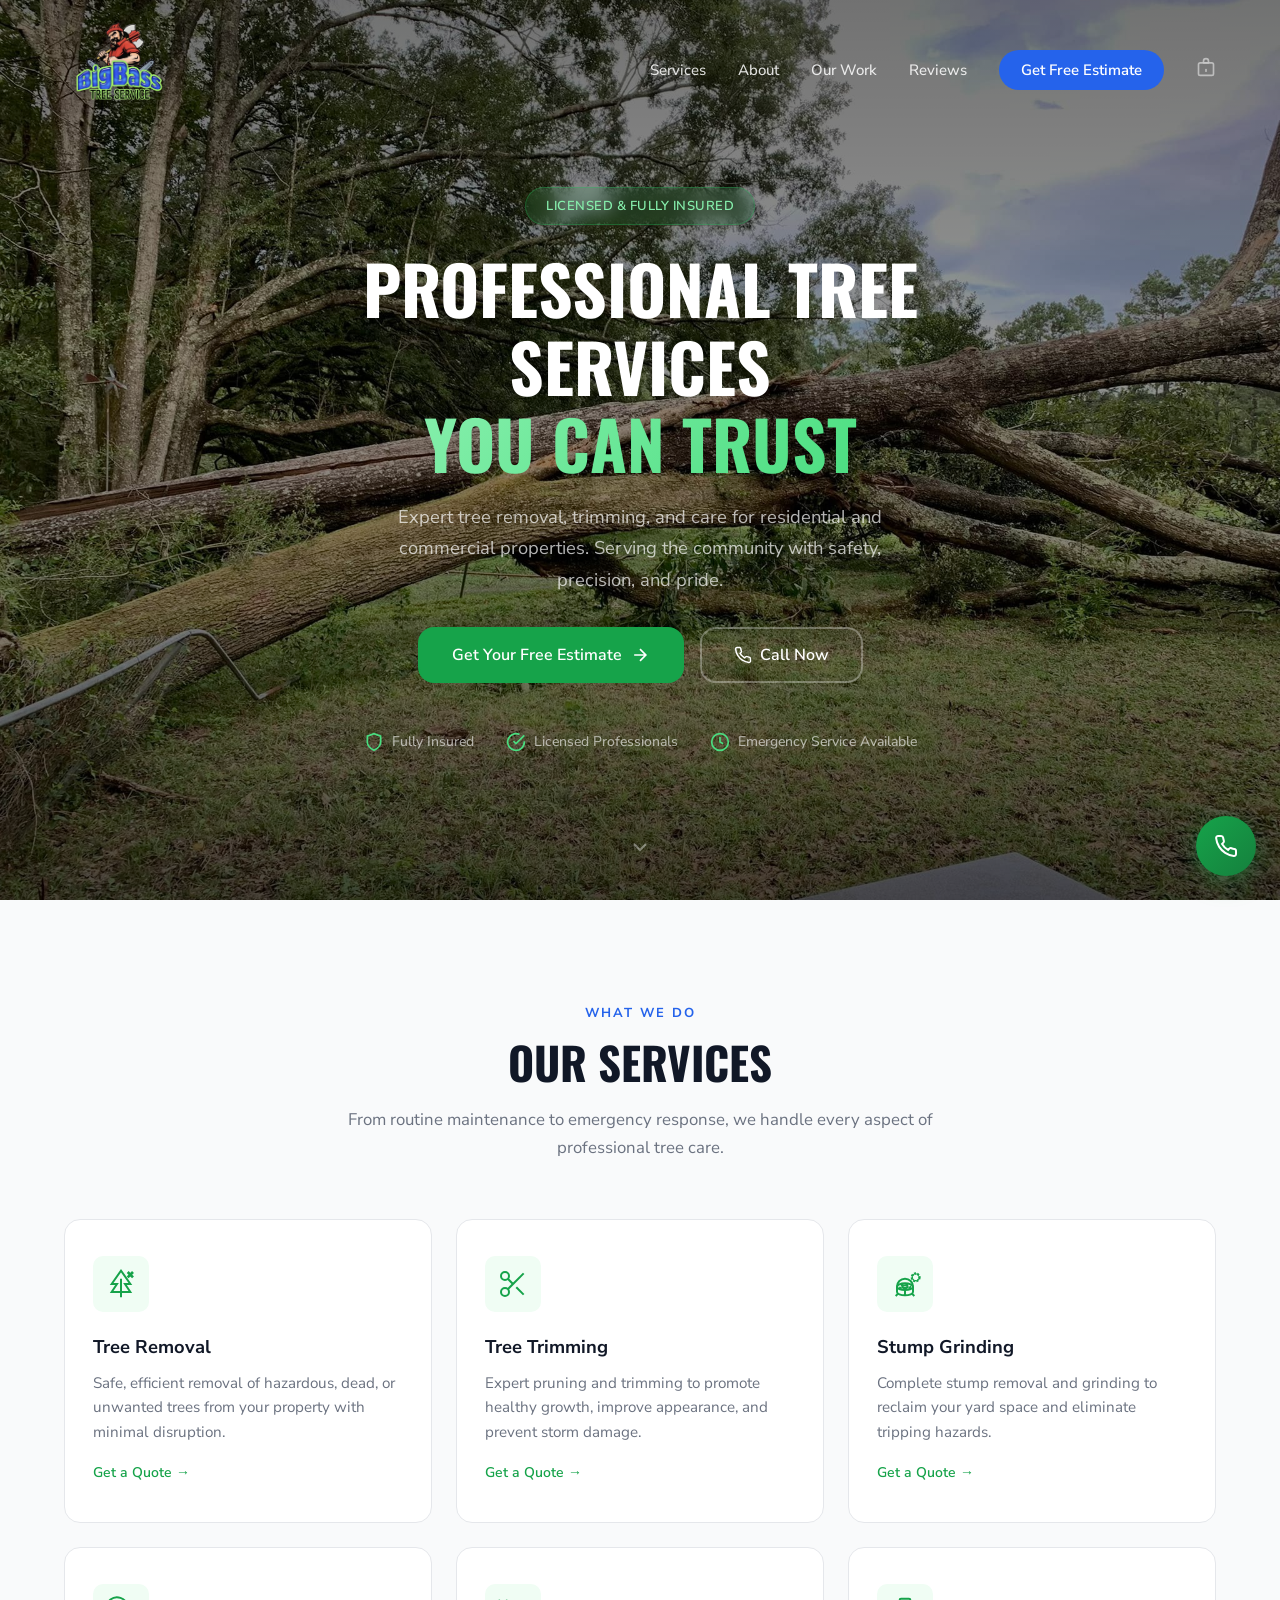
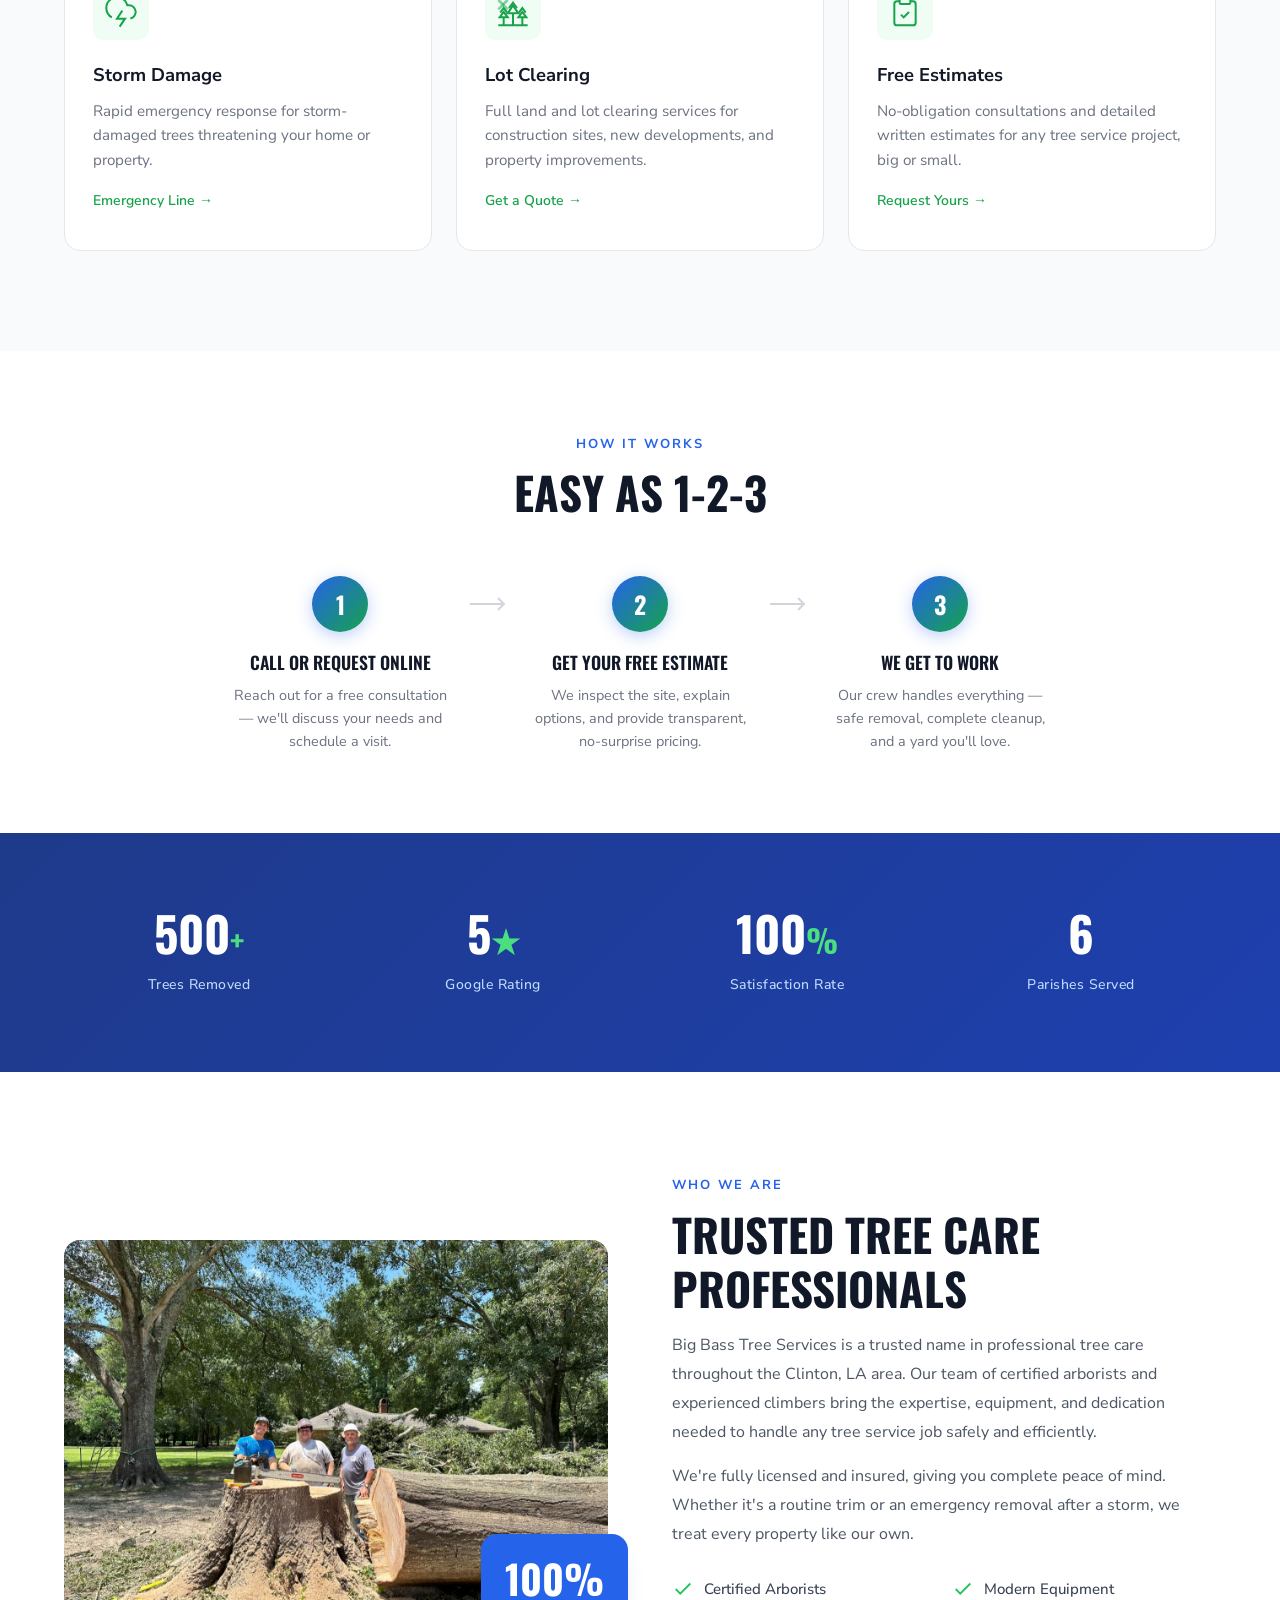
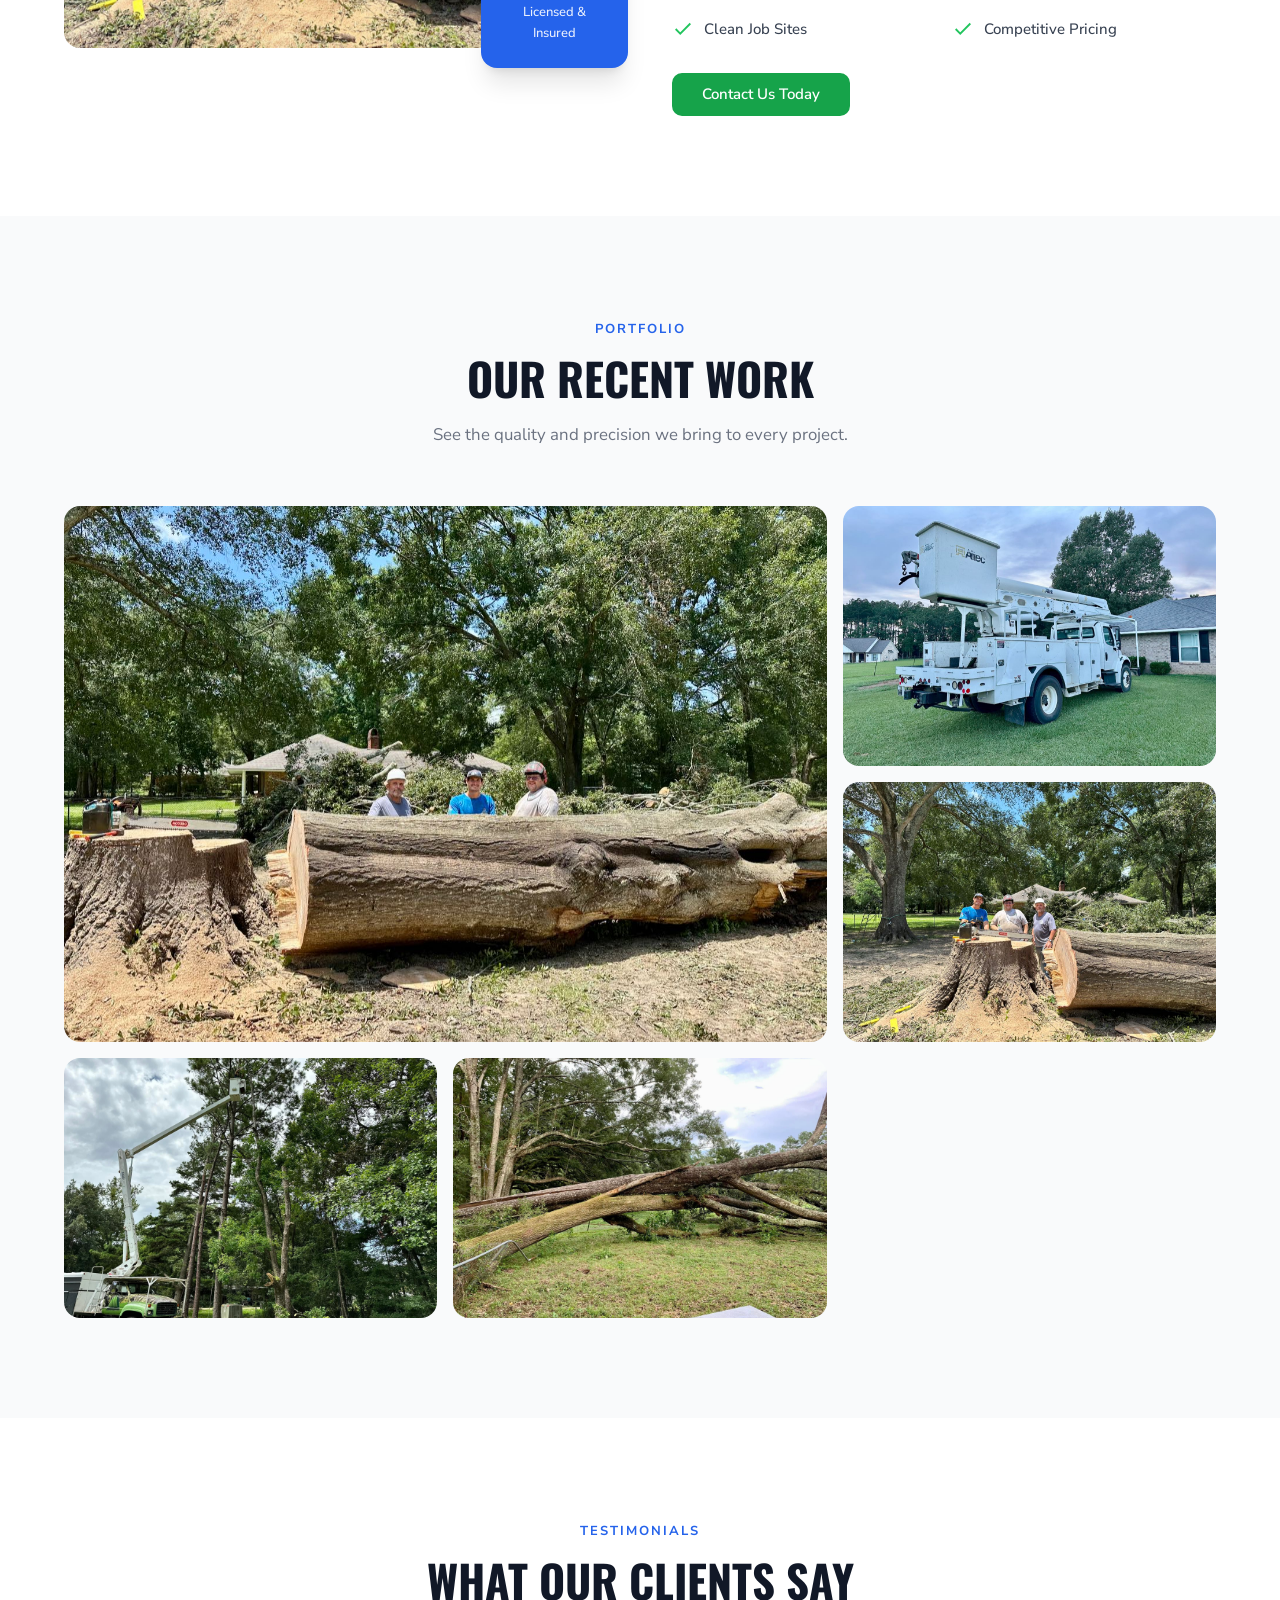
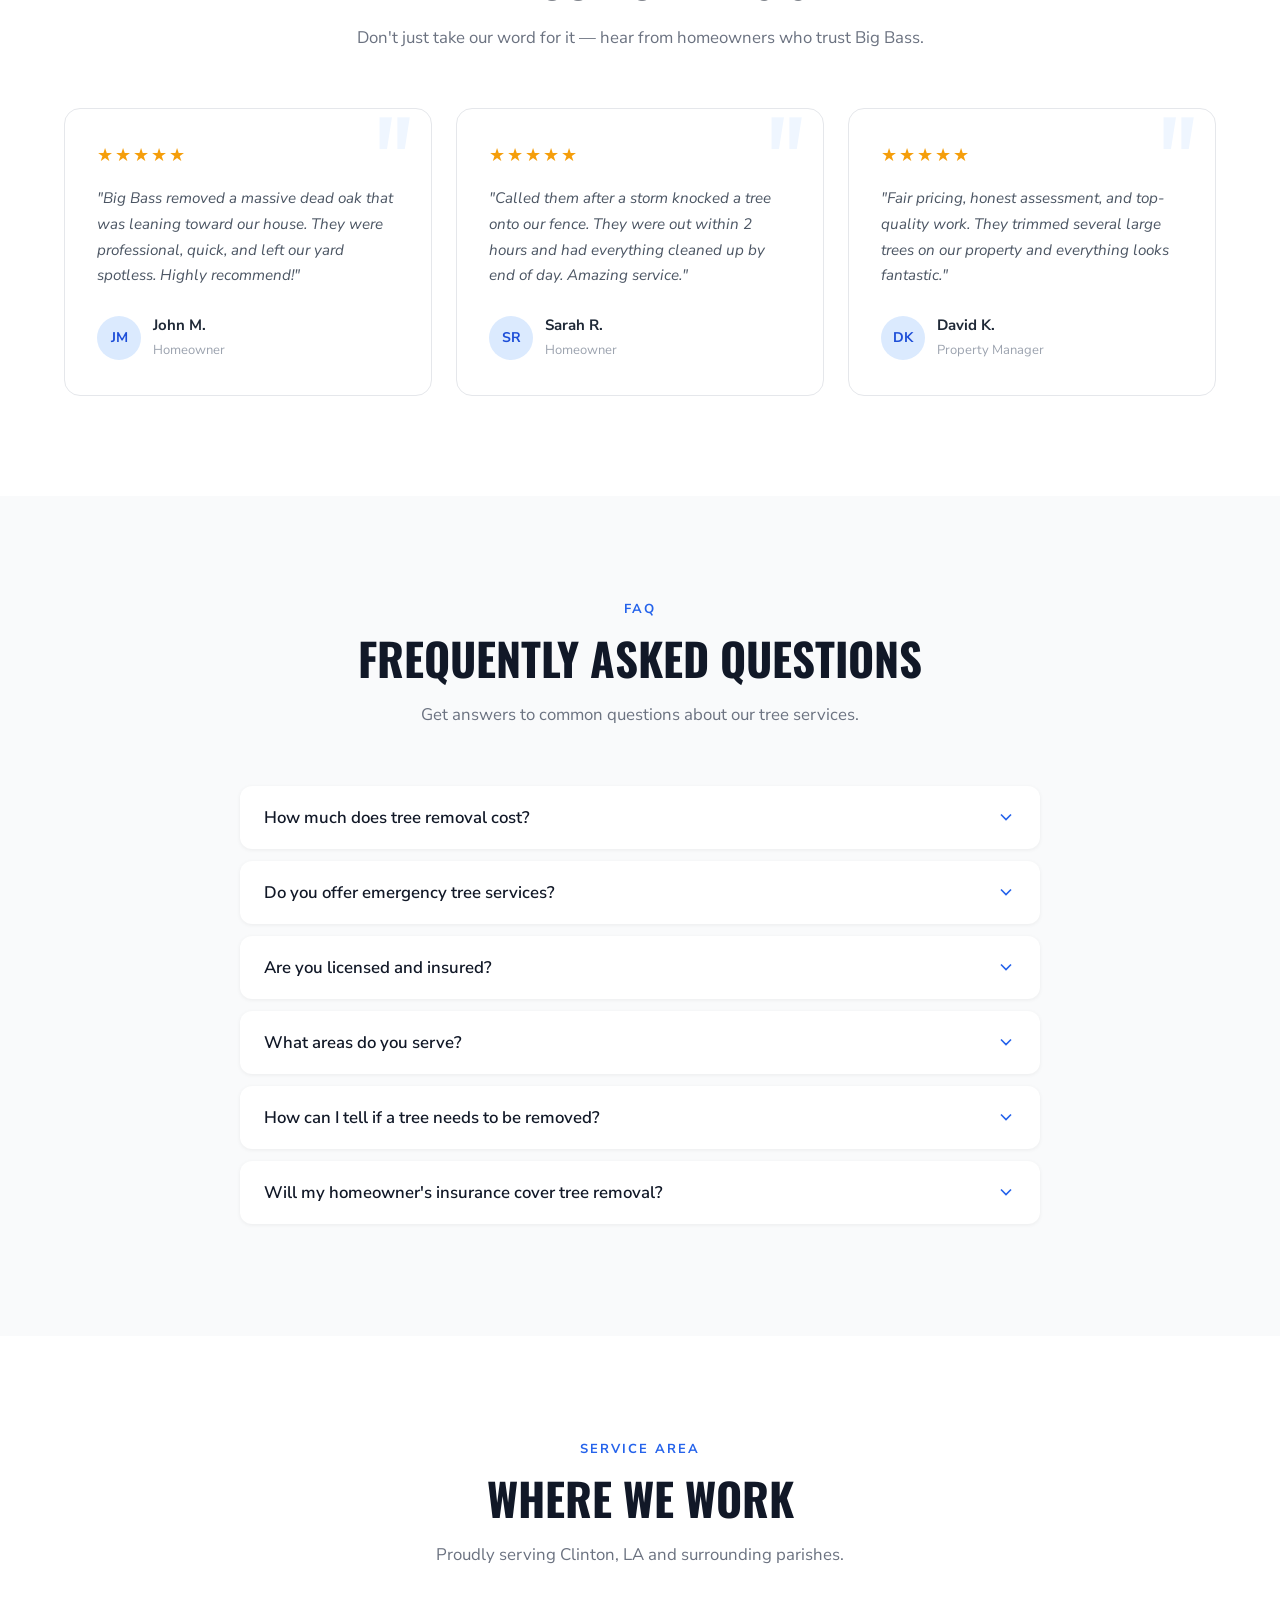
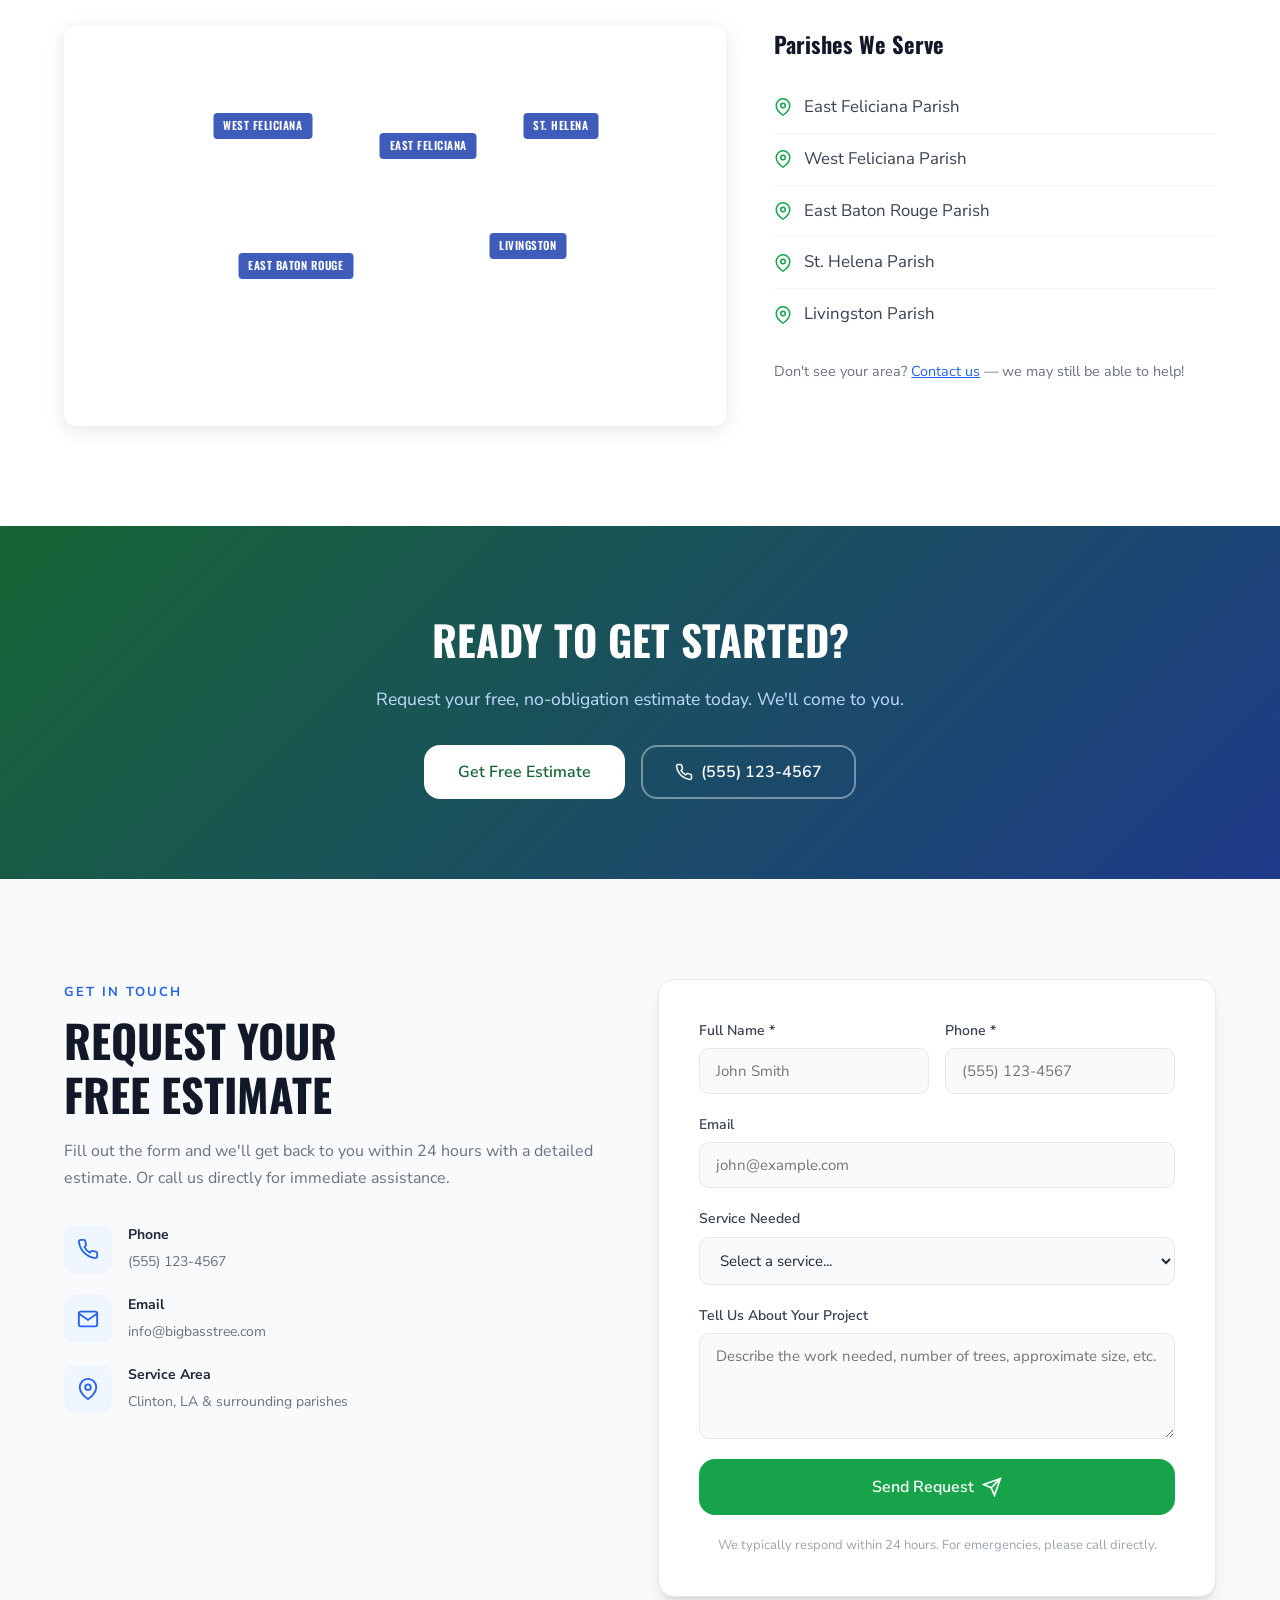
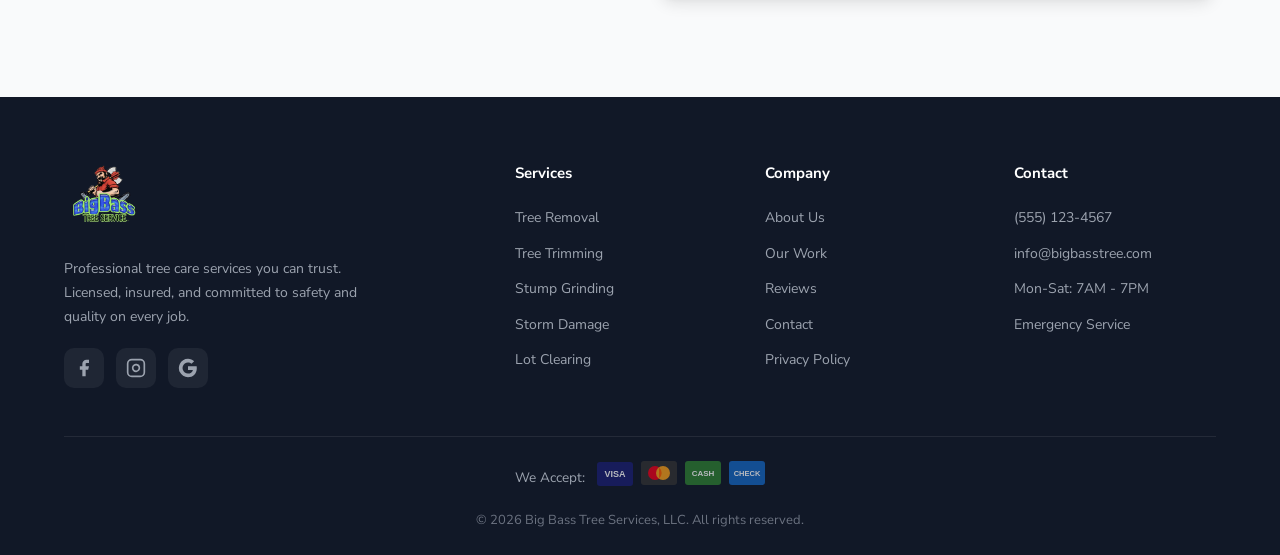
==== Website/index.html @ 664780a6 "Remove duplicate reviews section, add parish labels to service area map" ====
<!DOCTYPE html>
<html lang="en">
<head>
  <meta charset="UTF-8">
  <meta name="viewport" content="width=device-width, initial-scale=1.0">
  <title>Big Bass Tree Services | Professional Tree Care</title>
  <meta name="description" content="Big Bass Tree Services provides expert tree removal, trimming, stump grinding, and emergency storm services in Clinton, LA and surrounding parishes. Licensed, insured, and trusted by homeowners across East Feliciana and the greater Baton Rouge area.">
  <link rel="canonical" href="https://www.bigbasstreeservice.com/">

  <!-- Open Graph -->
  <meta property="og:type" content="website">
  <meta property="og:title" content="Big Bass Tree Services | Professional Tree Care in Clinton, LA">
  <meta property="og:description" content="Expert tree removal, trimming, stump grinding, and emergency storm services. Licensed, insured, and serving Clinton, LA and surrounding parishes.">
  <meta property="og:image" content="https://www.bigbasstreeservice.com/images/logo.png">
  <meta property="og:url" content="https://www.bigbasstreeservice.com/">
  <meta property="og:locale" content="en_US">
  <meta property="og:site_name" content="Big Bass Tree Services">

  <!-- Twitter Card -->
  <meta name="twitter:card" content="summary_large_image">
  <meta name="twitter:title" content="Big Bass Tree Services | Professional Tree Care">
  <meta name="twitter:description" content="Expert tree removal, trimming, stump grinding, and emergency storm services. Licensed &amp; insured.">
  <meta name="twitter:image" content="https://www.bigbasstreeservice.com/images/logo.png">

  <link rel="icon" type="image/x-icon" href="images/favicon.ico">
  <link rel="preconnect" href="https://fonts.googleapis.com">
  <link rel="preconnect" href="https://fonts.gstatic.com" crossorigin>
  <link href="https://fonts.googleapis.com/css2?family=Oswald:wght@400;500;600;700&family=Nunito+Sans:wght@400;500;600;700;800&display=swap" rel="stylesheet">
  <link rel="stylesheet" href="css/styles.css">

  <!-- JSON-LD: LocalBusiness -->
  <script type="application/ld+json">
  {
    "@context": "https://schema.org",
    "@type": "TreeService",
    "name": "Big Bass Tree Services, LLC",
    "image": "https://www.bigbasstreeservice.com/images/logo.png",
    "logo": "https://www.bigbasstreeservice.com/images/logo.png",
    "url": "https://www.bigbasstreeservice.com",
    "telephone": "+1-555-123-4567",
    "email": "info@bigbasstree.com",
    "address": {
      "@type": "PostalAddress",
      "streetAddress": "1726 Lyman Lane",
      "addressLocality": "Clinton",
      "addressRegion": "LA",
      "postalCode": "70722",
      "addressCountry": "US"
    },
    "geo": {
      "@type": "GeoCoordinates",
      "latitude": 30.8638,
      "longitude": -91.0154
    },
    "areaServed": [
      { "@type": "AdministrativeArea", "name": "East Feliciana Parish" },
      { "@type": "AdministrativeArea", "name": "West Feliciana Parish" },
      { "@type": "AdministrativeArea", "name": "East Baton Rouge Parish" },
      { "@type": "AdministrativeArea", "name": "St. Helena Parish" },
      { "@type": "AdministrativeArea", "name": "Livingston Parish" }
    ],
    "openingHoursSpecification": [
      {
        "@type": "OpeningHoursSpecification",
        "dayOfWeek": ["Monday","Tuesday","Wednesday","Thursday","Friday","Saturday"],
        "opens": "07:00",
        "closes": "19:00"
      }
    ],
    "sameAs": [
      "https://www.facebook.com/bigbasstreeservicellc"
    ],
    "priceRange": "$$",
    "description": "Professional tree removal, trimming, stump grinding, lot clearing, and emergency storm damage services in Clinton, LA and surrounding parishes. Licensed, insured, and trusted.",
    "hasOfferCatalog": {
      "@type": "OfferCatalog",
      "name": "Tree Services",
      "itemListElement": [
        { "@type": "Offer", "itemOffered": { "@type": "Service", "name": "Tree Removal" } },
        { "@type": "Offer", "itemOffered": { "@type": "Service", "name": "Tree Trimming & Pruning" } },
        { "@type": "Offer", "itemOffered": { "@type": "Service", "name": "Stump Grinding" } },
        { "@type": "Offer", "itemOffered": { "@type": "Service", "name": "Storm Damage Cleanup" } },
        { "@type": "Offer", "itemOffered": { "@type": "Service", "name": "Lot Clearing" } }
      ]
    },
    "aggregateRating": {
      "@type": "AggregateRating",
      "ratingValue": "5.0",
      "reviewCount": "47",
      "bestRating": "5"
    }
  }
  </script>

  <!-- JSON-LD: FAQPage -->
  <script type="application/ld+json">
  {
    "@context": "https://schema.org",
    "@type": "FAQPage",
    "mainEntity": [
      {
        "@type": "Question",
        "name": "How much does tree removal cost?",
        "acceptedAnswer": {
          "@type": "Answer",
          "text": "Tree removal costs vary based on the size, location, and condition of the tree. Small trees may start around $300, while large or hazardous trees can range from $1,000 to $3,000+. We provide free, no-obligation estimates so you know exactly what to expect."
        }
      },
      {
        "@type": "Question",
        "name": "Do you offer emergency tree services?",
        "acceptedAnswer": {
          "@type": "Answer",
          "text": "Yes! We offer emergency tree services for storm damage, fallen trees, and hazardous situations. Call us and our crew will respond as quickly as possible to secure your property."
        }
      },
      {
        "@type": "Question",
        "name": "Are you licensed and insured?",
        "acceptedAnswer": {
          "@type": "Answer",
          "text": "Absolutely. Big Bass Tree Services is fully licensed and carries comprehensive liability insurance and workers' compensation coverage. This protects you and your property on every job."
        }
      },
      {
        "@type": "Question",
        "name": "What areas do you serve?",
        "acceptedAnswer": {
          "@type": "Answer",
          "text": "We serve Clinton, LA and the surrounding parishes including East Feliciana, West Feliciana, East Baton Rouge, St. Helena, and Livingston Parish. Contact us to confirm service availability in your area."
        }
      },
      {
        "@type": "Question",
        "name": "How do I know if a tree needs to be removed?",
        "acceptedAnswer": {
          "@type": "Answer",
          "text": "Signs a tree may need removal include: dead or dying branches, significant lean, trunk cracks or cavities, root damage, fungal growth at the base, and proximity to structures. Our certified arborists can assess your tree and recommend the safest option."
        }
      },
      {
        "@type": "Question",
        "name": "Do you work with insurance companies?",
        "acceptedAnswer": {
          "@type": "Answer",
          "text": "Yes. We regularly work with homeowners' insurance companies on storm damage claims. We can document the damage, provide detailed estimates, and work directly with your adjuster to streamline the process."
        }
      }
    ]
  }
  </script>
</head>
<body>

  <!-- ============ NAVIGATION ============ -->
  <nav class="navbar" id="navbar">
    <div class="container nav-container">
      <a href="#" class="nav-logo">
        <img src="images/logo.png" alt="Big Bass Tree Service LLC" class="nav-logo-img">
      </a>
      <button class="nav-toggle" id="navToggle" aria-label="Toggle navigation">
        <span></span><span></span><span></span>
      </button>
      <ul class="nav-menu" id="navMenu">
        <li><a href="#services" class="nav-link">Services</a></li>
        <li><a href="#about" class="nav-link">About</a></li>
        <li><a href="#work" class="nav-link">Our Work</a></li>
        <li><a href="#testimonials" class="nav-link">Reviews</a></li>
        <li><a href="#contact" class="nav-link nav-cta">Get Free Estimate</a></li>
        <li>
          <a href="/portal/" class="nav-link nav-admin" title="Admin Portal">
            <svg width="20" height="20" viewBox="0 0 24 24" fill="none" stroke="currentColor" stroke-width="2" stroke-linecap="round" stroke-linejoin="round"><path d="M12 15v2"/><path d="M5 22h14a2 2 0 002-2V9a2 2 0 00-2-2H5a2 2 0 00-2 2v11a2 2 0 002 2z"/><path d="M12 2a3 3 0 00-3 3v2h6V5a3 3 0 00-3-3z"/></svg>
          </a>
        </li>
      </ul>
    </div>
  </nav>

  <!-- ============ HERO ============ -->
  <header class="hero" id="hero">
    <!-- Rotating background slideshow -->
    <div class="hero-slideshow">
      <div class="hero-slide active" style="background-image: url('images/hero-1.jpg')"></div>
      <div class="hero-slide" style="background-image: url('images/hero-2.jpg')"></div>
      <div class="hero-slide" style="background-image: url('images/hero-3.jpg')"></div>
      <div class="hero-slide" style="background-image: url('images/hero-4.jpg')"></div>
      <div class="hero-slide" style="background-image: url('images/hero-5.jpg')"></div>
    </div>
    <div class="hero-overlay"></div>
    <div class="container hero-content">
      <div class="hero-badge" data-animate="fade-down">Licensed &amp; Fully Insured</div>
      <h1 class="hero-title" data-animate="fade-up">
        Professional Tree Services<br>
        <span class="hero-accent">You Can Trust</span>
      </h1>
      <p class="hero-subtitle" data-animate="fade-up" data-delay="100">
        Expert tree removal, trimming, and care for residential and commercial properties.
        Serving the community with safety, precision, and pride.
      </p>
      <div class="hero-actions" data-animate="fade-up" data-delay="200">
        <a href="#contact" class="btn btn-primary btn-lg">
          Get Your Free Estimate
          <svg width="20" height="20" viewBox="0 0 24 24" fill="none" stroke="currentColor" stroke-width="2"><path d="M5 12h14M12 5l7 7-7 7"/></svg>
        </a>
        <a href="tel:+15551234567" class="btn btn-outline btn-lg">
          <svg width="18" height="18" viewBox="0 0 24 24" fill="none" stroke="currentColor" stroke-width="2"><path d="M22 16.92v3a2 2 0 0 1-2.18 2 19.79 19.79 0 0 1-8.63-3.07 19.5 19.5 0 0 1-6-6 19.79 19.79 0 0 1-3.07-8.67A2 2 0 0 1 4.11 2h3a2 2 0 0 1 2 1.72c.127.96.361 1.903.7 2.81a2 2 0 0 1-.45 2.11L8.09 9.91a16 16 0 0 0 6 6l1.27-1.27a2 2 0 0 1 2.11-.45c.907.339 1.85.573 2.81.7A2 2 0 0 1 22 16.92z"/></svg>
          Call Now
        </a>
      </div>
      <div class="hero-trust" data-animate="fade-up" data-delay="300">
        <div class="trust-item">
          <svg width="20" height="20" viewBox="0 0 24 24" fill="none" stroke="currentColor" stroke-width="2"><path d="M12 22s8-4 8-10V5l-8-3-8 3v7c0 6 8 10 8 10z"/></svg>
          Fully Insured
        </div>
        <div class="trust-item">
          <svg width="20" height="20" viewBox="0 0 24 24" fill="none" stroke="currentColor" stroke-width="2"><path d="M22 11.08V12a10 10 0 1 1-5.93-9.14"/><polyline points="22 4 12 14.01 9 11.01"/></svg>
          Licensed Professionals
        </div>
        <div class="trust-item">
          <svg width="20" height="20" viewBox="0 0 24 24" fill="none" stroke="currentColor" stroke-width="2"><circle cx="12" cy="12" r="10"/><polyline points="12 6 12 12 16 14"/></svg>
          Emergency Service Available
        </div>
      </div>
    </div>
    <div class="hero-scroll">
      <a href="#services" aria-label="Scroll down">
        <svg width="24" height="24" viewBox="0 0 24 24" fill="none" stroke="currentColor" stroke-width="2"><polyline points="6 9 12 15 18 9"/></svg>
      </a>
    </div>
  </header>

  <!-- ============ SERVICES ============ -->
  <section class="services" id="services">
    <div class="container">
      <div class="section-header" data-animate="fade-up">
        <span class="section-label">What We Do</span>
        <h2 class="section-title">Our Services</h2>
        <p class="section-subtitle">From routine maintenance to emergency response, we handle every aspect of professional tree care.</p>
      </div>

      <div class="services-grid">
        <div class="service-card" data-animate="fade-up" data-delay="0">
          <div class="service-icon">
            <!-- Tree with X = removal -->
            <svg width="32" height="32" viewBox="0 0 24 24" fill="none" stroke="currentColor" stroke-width="1.5"><path d="M12 22V8"/><path d="M5 12l7-10 7 10h-4l4 6H5l4-6H5z"/><line x1="17" y1="3" x2="21" y2="7" stroke-width="2"/><line x1="21" y1="3" x2="17" y2="7" stroke-width="2"/></svg>
          </div>
          <h3 class="service-title">Tree Removal</h3>
          <p class="service-desc">Safe, efficient removal of hazardous, dead, or unwanted trees from your property with minimal disruption.</p>
          <a href="#contact" class="service-link">Get a Quote →</a>
        </div>

        <div class="service-card" data-animate="fade-up" data-delay="100">
          <div class="service-icon">
            <!-- Scissors / pruning shears -->
            <svg width="32" height="32" viewBox="0 0 24 24" fill="none" stroke="currentColor" stroke-width="1.5"><circle cx="6" cy="6" r="3"/><circle cx="6" cy="18" r="3"/><line x1="20" y1="4" x2="8.12" y2="15.88"/><line x1="14.47" y1="14.48" x2="20" y2="20"/><line x1="8.12" y1="8.12" x2="12" y2="12"/></svg>
          </div>
          <h3 class="service-title">Tree Trimming</h3>
          <p class="service-desc">Expert pruning and trimming to promote healthy growth, improve appearance, and prevent storm damage.</p>
          <a href="#contact" class="service-link">Get a Quote →</a>
        </div>

        <div class="service-card" data-animate="fade-up" data-delay="200">
          <div class="service-icon">
            <!-- Stump with tree rings and saw blade -->
            <svg width="32" height="32" viewBox="0 0 24 24" fill="none" stroke="currentColor" stroke-width="1.5"><path d="M6 14c0-3.3 2.7-6 6-6s6 2.7 6 6"/><ellipse cx="12" cy="14" rx="6" ry="2.5"/><ellipse cx="12" cy="14" rx="4" ry="1.7" stroke-dasharray="2 1.5"/><ellipse cx="12" cy="14" rx="2" ry="1"/><path d="M6 14v4c0 1.4 2.7 2.5 6 2.5s6-1.1 6-2.5v-4"/><path d="M7 19l-2 2M17 19l2 2M12 16.5v4"/><circle cx="20" cy="7" r="3" stroke-dasharray="1.5 1"/><path d="M20 4v1M20 9v1M23 7h-1M18 7h-1M22.1 4.9l-.7.7M18.6 8.4l-.7.7M22.1 9.1l-.7-.7M18.6 5.6l-.7-.7"/></svg>
          </div>
          <h3 class="service-title">Stump Grinding</h3>
          <p class="service-desc">Complete stump removal and grinding to reclaim your yard space and eliminate tripping hazards.</p>
          <a href="#contact" class="service-link">Get a Quote →</a>
        </div>

        <div class="service-card" data-animate="fade-up" data-delay="300">
          <div class="service-icon">
            <!-- Lightning bolt = storm -->
            <svg width="32" height="32" viewBox="0 0 24 24" fill="none" stroke="currentColor" stroke-width="1.5"><path d="M19 16.9A5 5 0 0 0 18 7h-1.26a8 8 0 1 0-11.62 9"/><polyline points="13 11 9 17 15 17 11 23"/></svg>
          </div>
          <h3 class="service-title">Storm Damage</h3>
          <p class="service-desc">Rapid emergency response for storm-damaged trees threatening your home or property.</p>
          <a href="#contact" class="service-link">Emergency Line →</a>
        </div>

        <div class="service-card" data-animate="fade-up" data-delay="400">
          <div class="service-icon">
            <!-- Trees with clearing lines -->
            <svg width="32" height="32" viewBox="0 0 24 24" fill="none" stroke="currentColor" stroke-width="1.5"><path d="M5 22v-6"/><path d="M2 16l3-4 3 4H2z"/><path d="M2.5 12.5L5 9l2.5 3.5"/><path d="M19 22v-6"/><path d="M16 16l3-4 3 4h-6z"/><path d="M16.5 12.5L19 9l2.5 3.5"/><path d="M12 22v-9"/><path d="M8 13l4-6 4 6H8z"/><path d="M9 9l3-4 3 4"/><line x1="1" y1="22" x2="23" y2="22"/><line x1="1" y1="3" x2="8" y2="10" stroke-width="2" stroke="currentColor" opacity="0.5"/><line x1="8" y1="3" x2="1" y2="10" stroke-width="2" stroke="currentColor" opacity="0.5"/></svg>
          </div>
          <h3 class="service-title">Lot Clearing</h3>
          <p class="service-desc">Full land and lot clearing services for construction sites, new developments, and property improvements.</p>
          <a href="#contact" class="service-link">Get a Quote →</a>
        </div>

        <div class="service-card" data-animate="fade-up" data-delay="500">
          <div class="service-icon">
            <!-- Clipboard / estimate -->
            <svg width="32" height="32" viewBox="0 0 24 24" fill="none" stroke="currentColor" stroke-width="1.5"><path d="M16 4h2a2 2 0 0 1 2 2v14a2 2 0 0 1-2 2H6a2 2 0 0 1-2-2V6a2 2 0 0 1 2-2h2"/><rect x="8" y="2" width="8" height="4" rx="1" ry="1"/><path d="M9 14l2 2 4-4"/></svg>
          </div>
          <h3 class="service-title">Free Estimates</h3>
          <p class="service-desc">No-obligation consultations and detailed written estimates for any tree service project, big or small.</p>
          <a href="#contact" class="service-link">Request Yours →</a>
        </div>
      </div>
    </div>
  </section>

  <!-- ============ WHY CHOOSE US / PROCESS ============ -->
  <section class="process">
    <div class="container">
      <div class="section-header" data-animate="fade-up">
        <span class="section-label">How It Works</span>
        <h2 class="section-title">Easy as 1-2-3</h2>
      </div>
      <div class="process-grid">
        <div class="process-step" data-animate="fade-up" data-delay="0">
          <div class="process-number">1</div>
          <h3>Call or Request Online</h3>
          <p>Reach out for a free consultation — we'll discuss your needs and schedule a visit.</p>
        </div>
        <div class="process-connector" data-animate="fade-up" data-delay="100">
          <svg width="40" height="24" viewBox="0 0 40 24" fill="none" stroke="currentColor" stroke-width="2"><path d="M0 12h32M28 6l6 6-6 6"/></svg>
        </div>
        <div class="process-step" data-animate="fade-up" data-delay="200">
          <div class="process-number">2</div>
          <h3>Get Your Free Estimate</h3>
          <p>We inspect the site, explain options, and provide transparent, no-surprise pricing.</p>
        </div>
        <div class="process-connector" data-animate="fade-up" data-delay="300">
          <svg width="40" height="24" viewBox="0 0 40 24" fill="none" stroke="currentColor" stroke-width="2"><path d="M0 12h32M28 6l6 6-6 6"/></svg>
        </div>
        <div class="process-step" data-animate="fade-up" data-delay="400">
          <div class="process-number">3</div>
          <h3>We Get to Work</h3>
          <p>Our crew handles everything — safe removal, complete cleanup, and a yard you'll love.</p>
        </div>
      </div>
    </div>
  </section>

  <!-- ============ STATS BAR ============ -->
  <section class="stats">
    <div class="container stats-grid">
      <div class="stat-item" data-animate="fade-up">
        <span class="stat-number" data-count="500">0</span><span class="stat-suffix">+</span>
        <span class="stat-label">Trees Removed</span>
      </div>
      <div class="stat-item" data-animate="fade-up" data-delay="100">
        <span class="stat-number" data-count="5">0</span><span class="stat-suffix">★</span>
        <span class="stat-label">Google Rating</span>
      </div>
      <div class="stat-item" data-animate="fade-up" data-delay="200">
        <span class="stat-number" data-count="100">0</span><span class="stat-suffix">%</span>
        <span class="stat-label">Satisfaction Rate</span>
      </div>
      <div class="stat-item" data-animate="fade-up" data-delay="300">
        <span class="stat-number" data-count="6">0</span><span class="stat-suffix"></span>
        <span class="stat-label">Parishes Served</span>
      </div>
    </div>
  </section>

  <!-- ============ ABOUT ============ -->
  <section class="about" id="about">
    <div class="container about-grid">
      <div class="about-image" data-animate="fade-right">
        <img src="images/hero-4.jpg" alt="Big Bass Tree Service crew at work" class="about-photo" loading="lazy">
        <div class="about-experience">
          <span class="exp-number">100%</span>
          <span class="exp-label">Licensed &amp;<br>Insured</span>
        </div>
      </div>
      <div class="about-content" data-animate="fade-left">
        <span class="section-label">Who We Are</span>
        <h2 class="section-title text-left">Trusted Tree Care<br>Professionals</h2>
        <p class="about-text">
          Big Bass Tree Services is a trusted name in professional tree care throughout the Clinton, LA area. Our team of certified arborists and experienced climbers bring the expertise, equipment, and dedication needed to handle any tree service job safely and efficiently.
        </p>
        <p class="about-text">
          We're fully licensed and insured, giving you complete peace of mind. Whether it's a routine trim or an emergency removal after a storm, we treat every property like our own.
        </p>
        <div class="about-features">
          <div class="about-feature">
            <svg width="22" height="22" viewBox="0 0 24 24" fill="none" stroke="currentColor" stroke-width="2"><polyline points="20 6 9 17 4 12"/></svg>
            <span>Certified Arborists</span>
          </div>
          <div class="about-feature">
            <svg width="22" height="22" viewBox="0 0 24 24" fill="none" stroke="currentColor" stroke-width="2"><polyline points="20 6 9 17 4 12"/></svg>
            <span>Modern Equipment</span>
          </div>
          <div class="about-feature">
            <svg width="22" height="22" viewBox="0 0 24 24" fill="none" stroke="currentColor" stroke-width="2"><polyline points="20 6 9 17 4 12"/></svg>
            <span>Clean Job Sites</span>
          </div>
          <div class="about-feature">
            <svg width="22" height="22" viewBox="0 0 24 24" fill="none" stroke="currentColor" stroke-width="2"><polyline points="20 6 9 17 4 12"/></svg>
            <span>Competitive Pricing</span>
          </div>
        </div>
        <a href="#contact" class="btn btn-primary">Contact Us Today</a>
      </div>
    </div>
  </section>

  <!-- ============ WORK / GALLERY ============ -->
  <section class="work" id="work">
    <div class="container">
      <div class="section-header" data-animate="fade-up">
        <span class="section-label">Portfolio</span>
        <h2 class="section-title">Our Recent Work</h2>
        <p class="section-subtitle">See the quality and precision we bring to every project.</p>
      </div>
      <div class="work-grid">
        <div class="work-item work-large" data-animate="fade-up">
          <img src="images/hero-5.jpg" alt="Large tree removal — crew behind massive felled trunk" class="work-image" loading="lazy">
          <div class="work-overlay">
            <h3>Complete Tree Removal</h3>
            <p>Massive oak felled and removed safely</p>
          </div>
        </div>
        <div class="work-item" data-animate="fade-up" data-delay="100">
          <img src="images/hero-3.jpg" alt="Storm damage — fallen tree across property" class="work-image" loading="lazy">
          <div class="work-overlay">
            <h3>Storm Damage Cleanup</h3>
            <p>Emergency response and debris removal</p>
          </div>
        </div>
        <div class="work-item" data-animate="fade-up" data-delay="200">
          <img src="images/hero-4.jpg" alt="Tree crew with chainsaw at stump" class="work-image" loading="lazy">
          <div class="work-overlay">
            <h3>Stump Removal</h3>
            <p>Complete stump grinding and site cleanup</p>
          </div>
        </div>
        <div class="work-item" data-animate="fade-up" data-delay="300">
          <img src="images/hero-2.jpg" alt="Bucket truck extended into tall pine trees" class="work-image" loading="lazy">
          <div class="work-overlay">
            <h3>Bucket Truck Service</h3>
            <p>Reaching the tallest trees safely</p>
          </div>
        </div>
        <div class="work-item" data-animate="fade-up" data-delay="400">
          <img src="images/hero-1.jpg" alt="Altec bucket truck on residential property" class="work-image" loading="lazy">
          <div class="work-overlay">
            <h3>Professional Equipment</h3>
            <p>Commercial-grade fleet ready to serve</p>
          </div>
        </div>
      </div>
    </div>
  </section>

  <!-- ============ TESTIMONIALS ============ -->
  <section class="testimonials" id="testimonials">
    <div class="container">
      <div class="section-header" data-animate="fade-up">
        <span class="section-label">Testimonials</span>
        <h2 class="section-title">What Our Clients Say</h2>
        <p class="section-subtitle">Don't just take our word for it — hear from homeowners who trust Big Bass.</p>
      </div>
      <div class="testimonials-grid">
        <div class="testimonial-card" data-animate="fade-up" data-delay="0">
          <div class="testimonial-stars">★★★★★</div>
          <p class="testimonial-text">"Big Bass removed a massive dead oak that was leaning toward our house. They were professional, quick, and left our yard spotless. Highly recommend!"</p>
          <div class="testimonial-author">
            <div class="author-avatar">JM</div>
            <div>
              <strong class="author-name">John M.</strong>
              <span class="author-role">Homeowner</span>
            </div>
          </div>
        </div>
        <div class="testimonial-card" data-animate="fade-up" data-delay="150">
          <div class="testimonial-stars">★★★★★</div>
          <p class="testimonial-text">"Called them after a storm knocked a tree onto our fence. They were out within 2 hours and had everything cleaned up by end of day. Amazing service."</p>
          <div class="testimonial-author">
            <div class="author-avatar">SR</div>
            <div>
              <strong class="author-name">Sarah R.</strong>
              <span class="author-role">Homeowner</span>
            </div>
          </div>
        </div>
        <div class="testimonial-card" data-animate="fade-up" data-delay="300">
          <div class="testimonial-stars">★★★★★</div>
          <p class="testimonial-text">"Fair pricing, honest assessment, and top-quality work. They trimmed several large trees on our property and everything looks fantastic."</p>
          <div class="testimonial-author">
            <div class="author-avatar">DK</div>
            <div>
              <strong class="author-name">David K.</strong>
              <span class="author-role">Property Manager</span>
            </div>
          </div>
        </div>
      </div>
    </div>
  </section>

  <!-- ============ FAQ ============ -->
  <section class="faq" id="faq">
    <div class="container">
      <div class="section-header" data-animate="fade-up">
        <span class="section-label">FAQ</span>
        <h2 class="section-title">Frequently Asked Questions</h2>
        <p class="section-subtitle">Get answers to common questions about our tree services.</p>
      </div>
      <div class="faq-list" data-animate="fade-up">
        <div class="faq-item">
          <button class="faq-question" aria-expanded="false">
            <span>How much does tree removal cost?</span>
            <svg class="faq-icon" width="20" height="20" viewBox="0 0 24 24" fill="none" stroke="currentColor" stroke-width="2"><polyline points="6 9 12 15 18 9"/></svg>
          </button>
          <div class="faq-answer">
            <p>Tree removal costs vary based on the size, location, and condition of the tree. Small trees may start around $300, while large or hazardous trees can range from $1,000 to $3,000+. We provide free on-site estimates so you know the exact cost before any work begins.</p>
          </div>
        </div>
        <div class="faq-item">
          <button class="faq-question" aria-expanded="false">
            <span>Do you offer emergency tree services?</span>
            <svg class="faq-icon" width="20" height="20" viewBox="0 0 24 24" fill="none" stroke="currentColor" stroke-width="2"><polyline points="6 9 12 15 18 9"/></svg>
          </button>
          <div class="faq-answer">
            <p>Yes, we offer emergency tree services for storm damage, fallen trees, and other urgent situations. Our crew can typically respond quickly in the greater Clinton, LA area.</p>
          </div>
        </div>
        <div class="faq-item">
          <button class="faq-question" aria-expanded="false">
            <span>Are you licensed and insured?</span>
            <svg class="faq-icon" width="20" height="20" viewBox="0 0 24 24" fill="none" stroke="currentColor" stroke-width="2"><polyline points="6 9 12 15 18 9"/></svg>
          </button>
          <div class="faq-answer">
            <p>Absolutely. Big Bass Tree Services is fully licensed and carries comprehensive general liability and workers' compensation insurance. We're happy to provide proof of insurance upon request.</p>
          </div>
        </div>
        <div class="faq-item">
          <button class="faq-question" aria-expanded="false">
            <span>What areas do you serve?</span>
            <svg class="faq-icon" width="20" height="20" viewBox="0 0 24 24" fill="none" stroke="currentColor" stroke-width="2"><polyline points="6 9 12 15 18 9"/></svg>
          </button>
          <div class="faq-answer">
            <p>We serve Clinton, LA and the surrounding parishes including East Feliciana, West Feliciana, East Baton Rouge, St. Helena, and Livingston. Contact us if you're outside these areas — we may still be able to help.</p>
          </div>
        </div>
        <div class="faq-item">
          <button class="faq-question" aria-expanded="false">
            <span>How can I tell if a tree needs to be removed?</span>
            <svg class="faq-icon" width="20" height="20" viewBox="0 0 24 24" fill="none" stroke="currentColor" stroke-width="2"><polyline points="6 9 12 15 18 9"/></svg>
          </button>
          <div class="faq-answer">
            <p>Signs that a tree may need removal include large dead branches, trunk decay or cavities, a leaning trunk, root damage, fungal growth at the base, or significant storm damage. Our certified arborists can assess your tree and recommend the best course of action.</p>
          </div>
        </div>
        <div class="faq-item">
          <button class="faq-question" aria-expanded="false">
            <span>Will my homeowner's insurance cover tree removal?</span>
            <svg class="faq-icon" width="20" height="20" viewBox="0 0 24 24" fill="none" stroke="currentColor" stroke-width="2"><polyline points="6 9 12 15 18 9"/></svg>
          </button>
          <div class="faq-answer">
            <p>In many cases, homeowner's insurance will cover tree removal if the tree fell due to a storm or covered event and damaged a structure. We can work with your insurance company and provide the documentation needed for your claim.</p>
          </div>
        </div>
      </div>
    </div>
  </section>

  <!-- ============ SERVICE AREA ============ -->
  <section class="service-area" id="service-area">
    <div class="container">
      <div class="section-header" data-animate="fade-up">
        <span class="section-label">Service Area</span>
        <h2 class="section-title">Where We Work</h2>
        <p class="section-subtitle">Proudly serving Clinton, LA and surrounding parishes.</p>
      </div>
      <div class="service-area-content" data-animate="fade-up">
        <div class="service-area-map">
          <iframe
            src="https://www.google.com/maps/embed?pb=!1m18!1m12!1m3!1d440000!2d-91.1!3d30.65!2m3!1f0!2f0!3f0!3m2!1i1024!2i768!4f13.1!3m3!1m2!1s0x8626a2d14b8e0e3b%3A0x5c5e5adba5e0f06a!2sClinton%2C%20LA!5e0!3m2!1sen!2sus!4v1700000000000!5m2!1sen!2sus"
            width="100%" height="400" style="border:0;" allowfullscreen="" loading="lazy"
            referrerpolicy="no-referrer-when-downgrade" title="Big Bass Tree Service coverage area - East Feliciana, West Feliciana, East Baton Rouge, St. Helena, and Livingston Parishes"></iframe>
          <div class="map-overlay-labels">
            <span class="map-parish-label" style="top: 25%; left: 30%;">West Feliciana</span>
            <span class="map-parish-label" style="top: 30%; left: 55%;">East Feliciana</span>
            <span class="map-parish-label" style="top: 25%; left: 75%;">St. Helena</span>
            <span class="map-parish-label" style="top: 60%; left: 35%;">East Baton Rouge</span>
            <span class="map-parish-label" style="top: 55%; left: 70%;">Livingston</span>
          </div>
        </div>
        <div class="service-area-parishes">
          <h3>Parishes We Serve</h3>
          <ul class="parish-list">
            <li>
              <svg width="18" height="18" viewBox="0 0 24 24" fill="none" stroke="currentColor" stroke-width="2"><path d="M21 10c0 7-9 13-9 13s-9-6-9-13a9 9 0 0 1 18 0z"/><circle cx="12" cy="10" r="3"/></svg>
              East Feliciana Parish
            </li>
            <li>
              <svg width="18" height="18" viewBox="0 0 24 24" fill="none" stroke="currentColor" stroke-width="2"><path d="M21 10c0 7-9 13-9 13s-9-6-9-13a9 9 0 0 1 18 0z"/><circle cx="12" cy="10" r="3"/></svg>
              West Feliciana Parish
            </li>
            <li>
              <svg width="18" height="18" viewBox="0 0 24 24" fill="none" stroke="currentColor" stroke-width="2"><path d="M21 10c0 7-9 13-9 13s-9-6-9-13a9 9 0 0 1 18 0z"/><circle cx="12" cy="10" r="3"/></svg>
              East Baton Rouge Parish
            </li>
            <li>
              <svg width="18" height="18" viewBox="0 0 24 24" fill="none" stroke="currentColor" stroke-width="2"><path d="M21 10c0 7-9 13-9 13s-9-6-9-13a9 9 0 0 1 18 0z"/><circle cx="12" cy="10" r="3"/></svg>
              St. Helena Parish
            </li>
            <li>
              <svg width="18" height="18" viewBox="0 0 24 24" fill="none" stroke="currentColor" stroke-width="2"><path d="M21 10c0 7-9 13-9 13s-9-6-9-13a9 9 0 0 1 18 0z"/><circle cx="12" cy="10" r="3"/></svg>
              Livingston Parish
            </li>
          </ul>
          <p class="parish-note">Don't see your area? <a href="#contact">Contact us</a> — we may still be able to help!</p>
        </div>
      </div>
    </div>
  </section>

  <!-- ============ CTA BANNER ============ -->
  <section class="cta-banner">
    <div class="container cta-content" data-animate="fade-up">
      <h2 class="cta-title">Ready to Get Started?</h2>
      <p class="cta-subtitle">Request your free, no-obligation estimate today. We'll come to you.</p>
      <div class="cta-actions">
        <a href="#contact" class="btn btn-white btn-lg">Get Free Estimate</a>
        <a href="tel:+15551234567" class="btn btn-outline-white btn-lg">
          <svg width="18" height="18" viewBox="0 0 24 24" fill="none" stroke="currentColor" stroke-width="2"><path d="M22 16.92v3a2 2 0 0 1-2.18 2 19.79 19.79 0 0 1-8.63-3.07 19.5 19.5 0 0 1-6-6 19.79 19.79 0 0 1-3.07-8.67A2 2 0 0 1 4.11 2h3a2 2 0 0 1 2 1.72c.127.96.361 1.903.7 2.81a2 2 0 0 1-.45 2.11L8.09 9.91a16 16 0 0 0 6 6l1.27-1.27a2 2 0 0 1 2.11-.45c.907.339 1.85.573 2.81.7A2 2 0 0 1 22 16.92z"/></svg>
          (555) 123-4567
        </a>
      </div>
    </div>
  </section>

  <!-- ============ CONTACT ============ -->
  <section class="contact" id="contact">
    <div class="container contact-grid">
      <div class="contact-info" data-animate="fade-right">
        <span class="section-label">Get In Touch</span>
        <h2 class="section-title text-left">Request Your<br>Free Estimate</h2>
        <p class="contact-text">Fill out the form and we'll get back to you within 24 hours with a detailed estimate. Or call us directly for immediate assistance.</p>

        <div class="contact-details">
          <div class="contact-detail">
            <div class="contact-icon">
              <svg width="22" height="22" viewBox="0 0 24 24" fill="none" stroke="currentColor" stroke-width="2"><path d="M22 16.92v3a2 2 0 0 1-2.18 2 19.79 19.79 0 0 1-8.63-3.07 19.5 19.5 0 0 1-6-6 19.79 19.79 0 0 1-3.07-8.67A2 2 0 0 1 4.11 2h3a2 2 0 0 1 2 1.72c.127.96.361 1.903.7 2.81a2 2 0 0 1-.45 2.11L8.09 9.91a16 16 0 0 0 6 6l1.27-1.27a2 2 0 0 1 2.11-.45c.907.339 1.85.573 2.81.7A2 2 0 0 1 22 16.92z"/></svg>
            </div>
            <div>
              <strong>Phone</strong>
              <a href="tel:+15551234567">(555) 123-4567</a>
            </div>
          </div>
          <div class="contact-detail">
            <div class="contact-icon">
              <svg width="22" height="22" viewBox="0 0 24 24" fill="none" stroke="currentColor" stroke-width="2"><path d="M4 4h16c1.1 0 2 .9 2 2v12c0 1.1-.9 2-2 2H4c-1.1 0-2-.9-2-2V6c0-1.1.9-2 2-2z"/><polyline points="22,6 12,13 2,6"/></svg>
            </div>
            <div>
              <strong>Email</strong>
              <a href="mailto:info@bigbasstree.com">info@bigbasstree.com</a>
            </div>
          </div>
          <div class="contact-detail">
            <div class="contact-icon">
              <svg width="22" height="22" viewBox="0 0 24 24" fill="none" stroke="currentColor" stroke-width="2"><path d="M21 10c0 7-9 13-9 13s-9-6-9-13a9 9 0 0 1 18 0z"/><circle cx="12" cy="10" r="3"/></svg>
            </div>
            <div>
              <strong>Service Area</strong>
              <span>Clinton, LA &amp; surrounding parishes</span>
            </div>
          </div>
        </div>
      </div>

      <div class="contact-form-wrapper" data-animate="fade-left">
        <form class="contact-form" id="contactForm">
          <div class="form-row">
            <div class="form-group">
              <label for="contactName">Full Name *</label>
              <input type="text" id="contactName" name="name" required placeholder="John Smith">
            </div>
            <div class="form-group">
              <label for="contactPhone">Phone *</label>
              <input type="tel" id="contactPhone" name="phone" required placeholder="(555) 123-4567">
            </div>
          </div>
          <div class="form-group">
            <label for="contactEmail">Email</label>
            <input type="email" id="contactEmail" name="email" placeholder="john@example.com">
          </div>
          <div class="form-group">
            <label for="contactService">Service Needed</label>
            <select id="contactService" name="service">
              <option value="">Select a service...</option>
              <option value="tree-removal">Tree Removal</option>
              <option value="tree-trimming">Tree Trimming &amp; Pruning</option>
              <option value="stump-grinding">Stump Grinding</option>
              <option value="storm-damage">Storm Damage / Emergency</option>
              <option value="lot-clearing">Lot Clearing</option>
              <option value="other">Other</option>
            </select>
          </div>
          <div class="form-group">
            <label for="contactMessage">Tell Us About Your Project</label>
            <textarea id="contactMessage" name="message" rows="4" placeholder="Describe the work needed, number of trees, approximate size, etc."></textarea>
          </div>
          <button type="submit" class="btn btn-primary btn-lg btn-full">
            Send Request
            <svg width="20" height="20" viewBox="0 0 24 24" fill="none" stroke="currentColor" stroke-width="2"><line x1="22" y1="2" x2="11" y2="13"/><polygon points="22 2 15 22 11 13 2 9 22 2"/></svg>
          </button>
          <p class="form-note">We typically respond within 24 hours. For emergencies, please call directly.</p>
        </form>
      </div>
    </div>
  </section>

  <!-- ============ FOOTER ============ -->
  <footer class="footer">
    <div class="container">
      <div class="footer-grid">
        <div class="footer-brand">
          <img src="images/logo.png" alt="Big Bass Tree Service LLC" class="footer-logo-img">
          <p class="footer-desc">Professional tree care services you can trust. Licensed, insured, and committed to safety and quality on every job.</p>
          <div class="footer-social">
            <a href="https://www.facebook.com/bigbasstreeservicellc" target="_blank" rel="noopener noreferrer" aria-label="Facebook" class="social-link">
              <svg width="20" height="20" viewBox="0 0 24 24" fill="currentColor"><path d="M18 2h-3a5 5 0 00-5 5v3H7v4h3v8h4v-8h3l1-4h-4V7a1 1 0 011-1h3z"/></svg>
            </a>
            <a href="#" aria-label="Instagram" class="social-link">
              <svg width="20" height="20" viewBox="0 0 24 24" fill="none" stroke="currentColor" stroke-width="2"><rect x="2" y="2" width="20" height="20" rx="5" ry="5"/><path d="M16 11.37A4 4 0 1 1 12.63 8 4 4 0 0 1 16 11.37z"/><line x1="17.5" y1="6.5" x2="17.51" y2="6.5"/></svg>
            </a>
            <a href="#" aria-label="Google" class="social-link">
              <svg width="20" height="20" viewBox="0 0 24 24" fill="currentColor"><path d="M22.56 12.25c0-.78-.07-1.53-.2-2.25H12v4.26h5.92a5.06 5.06 0 01-2.2 3.32v2.77h3.57c2.08-1.92 3.28-4.74 3.28-8.1z"/><path d="M12 23c2.97 0 5.46-.98 7.28-2.66l-3.57-2.77c-.98.66-2.23 1.06-3.71 1.06-2.86 0-5.29-1.93-6.16-4.53H2.18v2.84C3.99 20.53 7.7 23 12 23z"/><path d="M5.84 14.09c-.22-.66-.35-1.36-.35-2.09s.13-1.43.35-2.09V7.07H2.18C1.43 8.55 1 10.22 1 12s.43 3.45 1.18 4.93l2.85-2.22.81-.62z"/><path d="M12 5.38c1.62 0 3.06.56 4.21 1.64l3.15-3.15C17.45 2.09 14.97 1 12 1 7.7 1 3.99 3.47 2.18 7.07l3.66 2.84c.87-2.6 3.3-4.53 6.16-4.53z"/></svg>
            </a>
          </div>
        </div>

        <div class="footer-links">
          <h4>Services</h4>
          <ul>
            <li><a href="#services">Tree Removal</a></li>
            <li><a href="#services">Tree Trimming</a></li>
            <li><a href="#services">Stump Grinding</a></li>
            <li><a href="#services">Storm Damage</a></li>
            <li><a href="#services">Lot Clearing</a></li>
          </ul>
        </div>

        <div class="footer-links">
          <h4>Company</h4>
          <ul>
            <li><a href="#about">About Us</a></li>
            <li><a href="#work">Our Work</a></li>
            <li><a href="#testimonials">Reviews</a></li>
            <li><a href="#contact">Contact</a></li>
            <li><a href="privacy.html">Privacy Policy</a></li>
          </ul>
        </div>

        <div class="footer-links">
          <h4>Contact</h4>
          <ul>
            <li><a href="tel:+15551234567">(555) 123-4567</a></li>
            <li><a href="mailto:info@bigbasstree.com">info@bigbasstree.com</a></li>
            <li><span>Mon-Sat: 7AM - 7PM</span></li>
            <li><span>Emergency Service</span></li>
          </ul>
        </div>
      </div>

      <div class="footer-bottom">
        <div class="footer-payment">
          <span>We Accept:</span>
          <div class="payment-icons">
            <span class="payment-icon" title="Visa">
              <svg width="36" height="24" viewBox="0 0 36 24"><rect width="36" height="24" rx="3" fill="#1A1F71"/><text x="18" y="15" text-anchor="middle" fill="#fff" font-size="9" font-weight="bold" font-family="Arial">VISA</text></svg>
            </span>
            <span class="payment-icon" title="Mastercard">
              <svg width="36" height="24" viewBox="0 0 36 24"><rect width="36" height="24" rx="3" fill="#333"/><circle cx="14" cy="12" r="7" fill="#EB001B"/><circle cx="22" cy="12" r="7" fill="#F79E1B"/><path d="M18 6.5a7 7 0 0 1 0 11" fill="#FF5F00"/></svg>
            </span>
            <span class="payment-icon" title="Cash">
              <svg width="36" height="24" viewBox="0 0 36 24"><rect width="36" height="24" rx="3" fill="#2E7D32"/><text x="18" y="15" text-anchor="middle" fill="#fff" font-size="8" font-weight="bold" font-family="Arial">CASH</text></svg>
            </span>
            <span class="payment-icon" title="Check">
              <svg width="36" height="24" viewBox="0 0 36 24"><rect width="36" height="24" rx="3" fill="#1565C0"/><text x="18" y="15" text-anchor="middle" fill="#fff" font-size="7.5" font-weight="bold" font-family="Arial">CHECK</text></svg>
            </span>
          </div>
        </div>
        <p>&copy; 2026 Big Bass Tree Services, LLC. All rights reserved.</p>
      </div>
    </div>
  </footer>

  <!-- ============ FLOATING CALL BUTTON (Mobile) ============ -->
  <a href="tel:+15551234567" class="floating-call" aria-label="Call Big Bass Tree Service">
    <svg width="24" height="24" viewBox="0 0 24 24" fill="none" stroke="currentColor" stroke-width="2"><path d="M22 16.92v3a2 2 0 0 1-2.18 2 19.79 19.79 0 0 1-8.63-3.07 19.5 19.5 0 0 1-6-6 19.79 19.79 0 0 1-3.07-8.67A2 2 0 0 1 4.11 2h3a2 2 0 0 1 2 1.72c.127.96.361 1.903.7 2.81a2 2 0 0 1-.45 2.11L8.09 9.91a16 16 0 0 0 6 6l1.27-1.27a2 2 0 0 1 2.11-.45c.907.339 1.85.573 2.81.7A2 2 0 0 1 22 16.92z"/></svg>
    <span class="floating-call-text">Call Now</span>
  </a>

  <!-- ============ BACK TO TOP ============ -->
  <button class="back-to-top" id="backToTop" aria-label="Back to top">
    <svg width="20" height="20" viewBox="0 0 24 24" fill="none" stroke="currentColor" stroke-width="2.5"><polyline points="18 15 12 9 6 15"/></svg>
  </button>

  <script src="js/main.js"></script>
</body>
</html>
---- Website/css/styles.css ----
/* ================================================
   Big Bass Tree Services — Website Styles
   ================================================ */

/* ── Reset & Base ── */
*, *::before, *::after {
  margin: 0;
  padding: 0;
  box-sizing: border-box;
}

:root {
  /* Blue — from logo "Big Bass" lettering */
  --blue-50: #eff6ff;
  --blue-100: #dbeafe;
  --blue-200: #bfdbfe;
  --blue-300: #93c5fd;
  --blue-400: #60a5fa;
  --blue-500: #3b82f6;
  --blue-600: #2563eb;
  --blue-700: #1d4ed8;
  --blue-800: #1e40af;
  --blue-900: #1e3a8a;
  --blue-950: #172554;

  /* Green — from logo "TREE SERVICE" lettering */
  --green-50: #f0fdf4;
  --green-100: #dcfce7;
  --green-200: #bbf7d0;
  --green-300: #86efac;
  --green-400: #4ade80;
  --green-500: #22c55e;
  --green-600: #16a34a;
  --green-700: #15803d;
  --green-800: #166534;
  --green-900: #14532d;
  --green-950: #0a2e18;

  /* Brand red — from logo lumberjack shirt */
  --red-500: #cc3333;
  --red-600: #b52828;

  --gray-50: #f9fafb;
  --gray-100: #f3f4f6;
  --gray-200: #e5e7eb;
  --gray-300: #d1d5db;
  --gray-400: #9ca3af;
  --gray-500: #6b7280;
  --gray-600: #4b5563;
  --gray-700: #374151;
  --gray-800: #1f2937;
  --gray-900: #111827;
  --gray-950: #030712;

  --white: #ffffff;
  --black: #000000;

  --shadow-sm: 0 1px 2px rgba(0,0,0,0.05);
  --shadow-md: 0 4px 6px -1px rgba(0,0,0,0.1), 0 2px 4px -2px rgba(0,0,0,0.1);
  --shadow-lg: 0 10px 15px -3px rgba(0,0,0,0.1), 0 4px 6px -4px rgba(0,0,0,0.1);
  --shadow-xl: 0 20px 25px -5px rgba(0,0,0,0.1), 0 8px 10px -6px rgba(0,0,0,0.1);
  --shadow-2xl: 0 25px 50px -12px rgba(0,0,0,0.25);

  --radius-sm: 6px;
  --radius-md: 10px;
  --radius-lg: 16px;
  --radius-xl: 24px;
  --radius-full: 9999px;

  --transition: 0.3s cubic-bezier(0.4, 0, 0.2, 1);

  font-size: 16px;
}

html {
  scroll-behavior: smooth;
  -webkit-text-size-adjust: 100%;
}

body {
  font-family: 'Nunito Sans', -apple-system, BlinkMacSystemFont, 'Segoe UI', sans-serif;
  color: var(--gray-800);
  background: var(--white);
  line-height: 1.6;
  overflow-x: hidden;
  -webkit-font-smoothing: antialiased;
  -moz-osx-font-smoothing: grayscale;
}

img {
  max-width: 100%;
  display: block;
}

a {
  text-decoration: none;
  color: inherit;
  transition: color var(--transition);
}

ul {
  list-style: none;
}

.container {
  max-width: 1200px;
  margin: 0 auto;
  padding: 0 24px;
}

/* ── Animations ── */
[data-animate] {
  opacity: 0;
  transform: translateY(30px);
  transition: opacity 0.7s cubic-bezier(0.16, 1, 0.3, 1),
              transform 0.7s cubic-bezier(0.16, 1, 0.3, 1);
}

[data-animate="fade-down"] {
  transform: translateY(-30px);
}

[data-animate="fade-right"] {
  transform: translateX(-40px);
}

[data-animate="fade-left"] {
  transform: translateX(40px);
}

/* Prevent horizontal animations from causing overflow */
.about, .contact {
  overflow-x: hidden;
}

[data-animate].visible {
  opacity: 1;
  transform: translate(0, 0);
}


/* ================================================
   NAVIGATION
   ================================================ */
.navbar {
  position: fixed;
  top: 0;
  left: 0;
  right: 0;
  z-index: 1000;
  padding: 16px 0;
  transition: all var(--transition);
}

.navbar.scrolled {
  background: rgba(255,255,255,0.97);
  backdrop-filter: blur(12px);
  -webkit-backdrop-filter: blur(12px);
  box-shadow: 0 1px 3px rgba(0,0,0,0.1);
  padding: 10px 0;
}

.nav-container {
  display: flex;
  align-items: center;
  justify-content: space-between;
}

.nav-logo {
  display: flex;
  align-items: center;
  z-index: 1001;
}

/* Nav logo image */
.nav-logo-img {
  height: 110px;
  width: auto;
  transition: all var(--transition);
  filter: drop-shadow(0 2px 4px rgba(0,0,0,0.3));
}

.navbar.scrolled .nav-logo-img {
  height: 80px;
}

.nav-menu {
  display: flex;
  align-items: center;
  gap: 32px;
}

.nav-link {
  font-size: 15px;
  font-weight: 500;
  color: rgba(255,255,255,0.85);
  transition: color var(--transition);
  position: relative;
}

.nav-link::after {
  content: '';
  position: absolute;
  bottom: -4px;
  left: 0;
  width: 0;
  height: 2px;
  background: var(--blue-400);
  transition: width var(--transition);
}

.nav-link:hover::after {
  width: 100%;
}

.nav-link:hover {
  color: var(--white);
}

.navbar.scrolled .nav-link {
  color: var(--gray-600);
}

.navbar.scrolled .nav-link:hover {
  color: var(--blue-600);
}

.nav-cta {
  background: var(--blue-600);
  color: var(--white) !important;
  padding: 10px 22px;
  border-radius: var(--radius-full);
  font-weight: 600;
  transition: all var(--transition);
}

.nav-cta::after {
  display: none;
}

/* Admin portal icon */
.nav-admin {
  display: inline-flex;
  align-items: center;
  justify-content: center;
  opacity: 0.6;
  transition: opacity var(--transition), color var(--transition);
  padding: 0 !important;
  background: none !important;
}

.nav-admin:hover {
  opacity: 1;
}

.nav-admin::after {
  display: none;
}

.nav-admin svg {
  width: 20px;
  height: 20px;
}

.nav-cta:hover {
  background: var(--blue-700);
  transform: translateY(-1px);
  box-shadow: 0 4px 12px rgba(37,99,235,0.35);
}

.navbar.scrolled .nav-cta {
  color: var(--white) !important;
}

/* Hamburger */
.nav-toggle {
  display: none;
  flex-direction: column;
  gap: 5px;
  background: none;
  border: none;
  cursor: pointer;
  padding: 4px;
  z-index: 1001;
}

.nav-toggle span {
  width: 24px;
  height: 2px;
  background: var(--white);
  transition: all var(--transition);
  border-radius: 2px;
}

.navbar.scrolled .nav-toggle span {
  background: var(--gray-800);
}


/* ================================================
   HERO
   ================================================ */
.hero {
  position: relative;
  min-height: 100vh;
  display: flex;
  align-items: center;
  justify-content: center;
  background: var(--gray-900);
  overflow: hidden;
}

/* Hero slideshow */
.hero-slideshow {
  position: absolute;
  inset: 0;
  z-index: 0;
}

.hero-slide {
  position: absolute;
  inset: 0;
  background-size: cover;
  background-position: center;
  opacity: 0;
  transition: opacity 1.5s ease-in-out;
}

.hero-slide.active {
  opacity: 1;
}

.hero-logo {
  max-width: 400px;
  margin: 0 auto -28px;
  filter: drop-shadow(0 4px 24px rgba(0,0,0,0.5));
}

.hero-overlay {
  position: absolute;
  inset: 0;
  background: linear-gradient(
    to bottom,
    rgba(0,0,0,0.55) 0%,
    rgba(0,0,0,0.4) 40%,
    rgba(0,0,0,0.5) 70%,
    rgba(0,0,0,0.7) 100%
  );
  z-index: 1;
  pointer-events: none;
}

.hero-content {
  position: relative;
  z-index: 2;
  text-align: center;
  padding: 120px 24px 80px;
  max-width: 800px;
}

.hero-badge {
  display: inline-block;
  background: rgba(22,163,74,0.15);
  border: 1px solid rgba(34,197,94,0.3);
  backdrop-filter: blur(8px);
  padding: 8px 20px;
  border-radius: var(--radius-full);
  font-size: 13px;
  font-weight: 600;
  color: var(--green-300);
  letter-spacing: 0.5px;
  text-transform: uppercase;
  margin-bottom: 24px;
}

.hero-title {
  font-family: 'Oswald', sans-serif;
  font-size: clamp(2.5rem, 6vw, 4.2rem);
  font-weight: 700;
  text-transform: uppercase;
  color: var(--white);
  line-height: 1.15;
  margin-bottom: 20px;
}

.hero-accent {
  background: linear-gradient(135deg, var(--green-300), var(--green-400));
  -webkit-background-clip: text;
  -webkit-text-fill-color: transparent;
  background-clip: text;
}

.hero-subtitle {
  font-size: 1.15rem;
  color: rgba(255,255,255,0.7);
  max-width: 560px;
  margin: 0 auto 32px;
  line-height: 1.7;
}

.hero-actions {
  display: flex;
  gap: 16px;
  justify-content: center;
  flex-wrap: wrap;
  margin-bottom: 48px;
}

.hero-trust {
  display: flex;
  gap: 32px;
  justify-content: center;
  flex-wrap: wrap;
}

.trust-item {
  display: flex;
  align-items: center;
  gap: 8px;
  font-size: 14px;
  font-weight: 500;
  color: rgba(255,255,255,0.6);
}

.trust-item svg {
  color: var(--green-400);
  flex-shrink: 0;
}

.hero-scroll {
  position: absolute;
  bottom: 32px;
  left: 50%;
  transform: translateX(-50%);
  z-index: 2;
  animation: bounce 2s infinite;
}

.hero-scroll a {
  color: rgba(255,255,255,0.4);
  transition: color var(--transition);
}

.hero-scroll a:hover {
  color: var(--green-400);
}

@keyframes bounce {
  0%, 20%, 50%, 80%, 100% { transform: translateX(-50%) translateY(0); }
  40% { transform: translateX(-50%) translateY(-10px); }
  60% { transform: translateX(-50%) translateY(-5px); }
}


/* ── Buttons ── */
.btn {
  display: inline-flex;
  align-items: center;
  gap: 8px;
  font-family: inherit;
  font-weight: 600;
  font-size: 15px;
  padding: 12px 28px;
  border-radius: var(--radius-md);
  border: 2px solid transparent;
  cursor: pointer;
  transition: all var(--transition);
  line-height: 1;
  white-space: nowrap;
}

.btn-primary {
  background: var(--green-600);
  color: var(--white);
  border-color: var(--green-600);
}

.btn-primary:hover {
  background: var(--green-700);
  border-color: var(--green-700);
  transform: translateY(-2px);
  box-shadow: 0 8px 24px rgba(22,163,74,0.35);
}

.btn-outline {
  background: transparent;
  color: var(--white);
  border-color: rgba(255,255,255,0.3);
}

.btn-outline:hover {
  background: rgba(255,255,255,0.1);
  border-color: rgba(255,255,255,0.5);
  transform: translateY(-2px);
}

.btn-white {
  background: var(--white);
  color: var(--green-800);
}

.btn-white:hover {
  background: var(--gray-100);
  transform: translateY(-2px);
  box-shadow: 0 8px 24px rgba(0,0,0,0.15);
}

.btn-outline-white {
  background: transparent;
  color: var(--white);
  border-color: rgba(255,255,255,0.4);
}

.btn-outline-white:hover {
  background: rgba(255,255,255,0.1);
  border-color: rgba(255,255,255,0.7);
}

.btn-lg {
  padding: 16px 32px;
  font-size: 16px;
  border-radius: var(--radius-lg);
}

.btn-full {
  width: 100%;
  justify-content: center;
}


/* ── Section Headers ── */
.section-header {
  text-align: center;
  max-width: 600px;
  margin: 0 auto 56px;
}

.section-label {
  display: inline-block;
  font-size: 13px;
  font-weight: 700;
  letter-spacing: 2px;
  text-transform: uppercase;
  color: var(--blue-600);
  margin-bottom: 12px;
}

.section-title {
  font-family: 'Oswald', sans-serif;
  font-size: clamp(1.8rem, 4vw, 2.8rem);
  font-weight: 700;
  text-transform: uppercase;
  color: var(--gray-900);
  line-height: 1.2;
  margin-bottom: 16px;
}

.section-title.text-left {
  text-align: left;
}

.section-subtitle {
  font-size: 1.05rem;
  color: var(--gray-500);
  line-height: 1.7;
}


/* ================================================
   SERVICES
   ================================================ */
.services {
  padding: 100px 0;
  background: var(--gray-50);
}

.services-grid {
  display: grid;
  grid-template-columns: repeat(3, 1fr);
  gap: 24px;
}

.service-card {
  background: var(--white);
  border-radius: var(--radius-lg);
  padding: 36px 28px;
  border: 1px solid var(--gray-200);
  transition: all var(--transition);
  position: relative;
  overflow: hidden;
}

.service-card::before {
  content: '';
  position: absolute;
  top: 0;
  left: 0;
  right: 0;
  height: 3px;
  background: linear-gradient(90deg, var(--green-500), var(--green-600));
  transform: scaleX(0);
  transition: transform var(--transition);
  transform-origin: left;
}

.service-card:hover {
  transform: translateY(-4px);
  box-shadow: var(--shadow-xl);
  border-color: var(--green-200);
}

.service-card:hover::before {
  transform: scaleX(1);
}

.service-icon {
  width: 56px;
  height: 56px;
  border-radius: var(--radius-md);
  background: var(--green-50);
  display: flex;
  align-items: center;
  justify-content: center;
  margin-bottom: 20px;
  color: var(--green-600);
  transition: all var(--transition);
}

.service-card:hover .service-icon {
  background: var(--green-600);
  color: var(--white);
}

.service-title {
  font-size: 1.15rem;
  font-weight: 700;
  color: var(--gray-900);
  margin-bottom: 10px;
}

.service-desc {
  font-size: 0.95rem;
  color: var(--gray-500);
  line-height: 1.6;
  margin-bottom: 16px;
}

.service-link {
  font-size: 14px;
  font-weight: 600;
  color: var(--green-600);
  transition: all var(--transition);
}

.service-link:hover {
  color: var(--green-800);
  letter-spacing: 0.5px;
}


/* ================================================
   STATS
   ================================================ */
.stats {
  padding: 60px 0;
  background: linear-gradient(135deg, var(--blue-900), var(--blue-800));
}

.stats-grid {
  display: grid;
  grid-template-columns: repeat(4, 1fr);
  gap: 24px;
  text-align: center;
}

.stat-item {
  padding: 16px;
}

.stat-number {
  font-family: 'Oswald', sans-serif;
  font-size: 3rem;
  font-weight: 700;
  color: var(--white);
  line-height: 1;
}

.stat-suffix {
  font-family: 'Oswald', sans-serif;
  font-size: 2rem;
  font-weight: 800;
  color: var(--green-400);
}

.stat-label {
  display: block;
  font-size: 14px;
  font-weight: 500;
  color: var(--blue-200);
  margin-top: 8px;
  letter-spacing: 0.5px;
}


/* ================================================
   ABOUT
   ================================================ */
.about {
  padding: 100px 0;
}

.about-grid {
  display: grid;
  grid-template-columns: 1fr 1fr;
  gap: 64px;
  align-items: center;
}

.about-image {
  position: relative;
}

.image-placeholder {
  background: linear-gradient(135deg, var(--gray-200), var(--gray-300));
  border-radius: var(--radius-lg);
  display: flex;
  flex-direction: column;
  align-items: center;
  justify-content: center;
  gap: 12px;
  min-height: 400px;
  color: var(--gray-400);
}

.placeholder-icon {
  font-size: 48px;
  opacity: 0.6;
}

.placeholder-text {
  font-size: 14px;
  font-weight: 500;
  letter-spacing: 0.5px;
}

.about-experience {
  position: absolute;
  bottom: -20px;
  right: -20px;
  background: var(--blue-600);
  color: var(--white);
  padding: 24px;
  border-radius: var(--radius-lg);
  text-align: center;
  box-shadow: var(--shadow-xl);
}

.exp-number {
  display: block;
  font-family: 'Oswald', sans-serif;
  font-size: 2.5rem;
  font-weight: 700;
  line-height: 1;
}

.exp-label {
  display: block;
  font-size: 13px;
  font-weight: 500;
  margin-top: 4px;
  opacity: 0.9;
}

.about-text {
  font-size: 1rem;
  color: var(--gray-600);
  line-height: 1.8;
  margin-bottom: 16px;
}

.about-features {
  display: grid;
  grid-template-columns: 1fr 1fr;
  gap: 16px;
  margin: 28px 0 32px;
}

.about-feature {
  display: flex;
  align-items: center;
  gap: 10px;
  font-size: 15px;
  font-weight: 500;
  color: var(--gray-700);
}

.about-feature svg {
  color: var(--green-500);
  flex-shrink: 0;
}


/* ================================================
   WORK / GALLERY
   ================================================ */
.work {
  padding: 100px 0;
  background: var(--gray-50);
}

.work-grid {
  display: grid;
  grid-template-columns: repeat(3, 1fr);
  grid-auto-rows: 260px;
  gap: 16px;
}

.work-item {
  position: relative;
  border-radius: var(--radius-lg);
  overflow: hidden;
  cursor: pointer;
}

.work-large {
  grid-column: span 2;
  grid-row: span 2;
}

.work-placeholder {
  height: 100%;
  min-height: unset;
  border-radius: 0;
}

.work-overlay {
  position: absolute;
  inset: 0;
  background: linear-gradient(to top, rgba(0,0,0,0.7) 0%, transparent 50%);
  display: flex;
  flex-direction: column;
  justify-content: flex-end;
  padding: 24px;
  opacity: 0;
  transition: opacity var(--transition);
}

.work-item:hover .work-overlay {
  opacity: 1;
}

.work-overlay h3 {
  color: var(--white);
  font-size: 1.1rem;
  font-weight: 700;
  margin-bottom: 4px;
}

.work-overlay p {
  color: rgba(255,255,255,0.7);
  font-size: 14px;
}


/* ================================================
   TESTIMONIALS
   ================================================ */
.testimonials {
  padding: 100px 0;
}

.testimonials-grid {
  display: grid;
  grid-template-columns: repeat(3, 1fr);
  gap: 24px;
}

.testimonial-card {
  background: var(--white);
  border: 1px solid var(--gray-200);
  border-radius: var(--radius-lg);
  padding: 32px;
  transition: all var(--transition);
}

.testimonial-card:hover {
  transform: translateY(-4px);
  box-shadow: var(--shadow-lg);
}

.testimonial-stars {
  color: #f59e0b;
  font-size: 18px;
  letter-spacing: 2px;
  margin-bottom: 16px;
}

.testimonial-text {
  font-size: 0.95rem;
  color: var(--gray-600);
  line-height: 1.7;
  margin-bottom: 24px;
  font-style: italic;
}

.testimonial-author {
  display: flex;
  align-items: center;
  gap: 12px;
}

.author-avatar {
  width: 44px;
  height: 44px;
  border-radius: var(--radius-full);
  background: var(--blue-100);
  color: var(--blue-700);
  display: flex;
  align-items: center;
  justify-content: center;
  font-size: 14px;
  font-weight: 700;
}

.author-name {
  font-size: 15px;
  color: var(--gray-800);
  display: block;
}

.author-role {
  font-size: 13px;
  color: var(--gray-400);
}


/* ================================================
   CTA BANNER
   ================================================ */
.cta-banner {
  padding: 80px 0;
  background: linear-gradient(135deg, var(--green-800), var(--blue-900));
  text-align: center;
}

.cta-title {
  font-family: 'Oswald', sans-serif;
  font-size: clamp(1.8rem, 4vw, 2.6rem);
  font-weight: 700;
  text-transform: uppercase;
  color: var(--white);
  margin-bottom: 12px;
}

.cta-subtitle {
  font-size: 1.1rem;
  color: var(--blue-200);
  margin-bottom: 32px;
}

.cta-actions {
  display: flex;
  gap: 16px;
  justify-content: center;
  flex-wrap: wrap;
}


/* ================================================
   CONTACT
   ================================================ */
.contact {
  padding: 100px 0;
  background: var(--gray-50);
}

.contact-grid {
  display: grid;
  grid-template-columns: 1fr 1fr;
  gap: 64px;
  align-items: start;
}

.contact-text {
  font-size: 1rem;
  color: var(--gray-500);
  line-height: 1.7;
  margin-bottom: 32px;
}

.contact-details {
  display: flex;
  flex-direction: column;
  gap: 20px;
}

.contact-detail {
  display: flex;
  align-items: center;
  gap: 16px;
}

.contact-icon {
  width: 48px;
  height: 48px;
  border-radius: var(--radius-md);
  background: var(--blue-50);
  color: var(--blue-600);
  display: flex;
  align-items: center;
  justify-content: center;
  flex-shrink: 0;
}

.contact-detail strong {
  display: block;
  font-size: 14px;
  color: var(--gray-800);
  margin-bottom: 2px;
}

.contact-detail a,
.contact-detail span {
  font-size: 14px;
  color: var(--gray-500);
}

.contact-detail a:hover {
  color: var(--green-600);
}

/* Contact Form */
.contact-form-wrapper {
  background: var(--white);
  border-radius: var(--radius-lg);
  padding: 40px;
  box-shadow: var(--shadow-lg);
  border: 1px solid var(--gray-200);
}

.contact-form {
  display: flex;
  flex-direction: column;
  gap: 20px;
}

.form-row {
  display: grid;
  grid-template-columns: 1fr 1fr;
  gap: 16px;
}

.form-group {
  display: flex;
  flex-direction: column;
  gap: 6px;
}

.form-group label {
  font-size: 14px;
  font-weight: 600;
  color: var(--gray-700);
}

.form-group input,
.form-group select,
.form-group textarea {
  font-family: inherit;
  font-size: 15px;
  padding: 12px 16px;
  border: 1.5px solid var(--gray-200);
  border-radius: var(--radius-md);
  background: var(--gray-50);
  color: var(--gray-800);
  transition: all var(--transition);
  outline: none;
}

.form-group input:focus,
.form-group select:focus,
.form-group textarea:focus {
  border-color: var(--blue-500);
  background: var(--white);
  box-shadow: 0 0 0 3px rgba(59,130,246,0.12);
}

.form-group textarea {
  resize: vertical;
  min-height: 100px;
}

.form-group select {
  cursor: pointer;
}

.form-note {
  font-size: 13px;
  color: var(--gray-400);
  text-align: center;
}


/* ================================================
   FOOTER
   ================================================ */
.footer {
  background: var(--gray-900);
  padding: 64px 0 0;
}

.footer-grid {
  display: grid;
  grid-template-columns: 2fr 1fr 1fr 1fr;
  gap: 48px;
  padding-bottom: 48px;
  border-bottom: 1px solid rgba(255,255,255,0.08);
}

/* Footer logo image */
.footer-logo-img {
  height: 80px;
  width: auto;
  margin-bottom: 4px;
}

.logo-placeholder-footer .logo-name {
  color: var(--white);
}

.logo-placeholder-footer .logo-tagline {
  color: var(--green-400);
}

.footer-desc {
  font-size: 14px;
  color: var(--gray-400);
  line-height: 1.7;
  margin-top: 16px;
  max-width: 300px;
}

.footer-social {
  display: flex;
  gap: 12px;
  margin-top: 20px;
}

.social-link {
  width: 40px;
  height: 40px;
  border-radius: var(--radius-md);
  background: rgba(255,255,255,0.06);
  display: flex;
  align-items: center;
  justify-content: center;
  color: var(--gray-400);
  transition: all var(--transition);
}

.social-link:hover {
  background: var(--blue-600);
  color: var(--white);
  transform: translateY(-2px);
}

.footer-links h4 {
  font-size: 15px;
  font-weight: 700;
  color: var(--white);
  margin-bottom: 20px;
}

.footer-links li {
  margin-bottom: 10px;
}

.footer-links a,
.footer-links span {
  font-size: 14px;
  color: var(--gray-400);
  transition: color var(--transition);
}

.footer-links a:hover {
  color: var(--green-400);
}

.footer-bottom {
  padding: 24px 0;
  text-align: center;
}

.footer-bottom p {
  font-size: 13px;
  color: var(--gray-500);
}


/* ================================================
   SCROLL PROGRESS BAR
   ================================================ */
.scroll-progress {
  position: fixed;
  top: 0;
  left: 0;
  height: 3px;
  background: linear-gradient(90deg, var(--green-500), var(--blue-500));
  z-index: 9999;
  width: 0;
  transition: width 0.1s linear;
}


/* ================================================
   PROCESS / HOW IT WORKS
   ================================================ */
.process {
  padding: 80px 0;
  background: var(--white);
}

.process-grid {
  display: flex;
  align-items: flex-start;
  justify-content: center;
  gap: 0;
}

.process-step {
  text-align: center;
  max-width: 260px;
  padding: 0 20px;
}

.process-number {
  width: 56px;
  height: 56px;
  border-radius: 50%;
  background: linear-gradient(135deg, var(--blue-600), var(--green-600));
  color: var(--white);
  font-family: 'Oswald', sans-serif;
  font-size: 1.5rem;
  font-weight: 700;
  display: flex;
  align-items: center;
  justify-content: center;
  margin: 0 auto 16px;
  box-shadow: 0 4px 16px rgba(37,99,235,0.3);
}

.process-step h3 {
  font-family: 'Oswald', sans-serif;
  font-size: 1.1rem;
  font-weight: 600;
  text-transform: uppercase;
  color: var(--gray-900);
  margin-bottom: 8px;
}

.process-step p {
  font-size: 0.9rem;
  color: var(--gray-500);
  line-height: 1.6;
}

.process-connector {
  display: flex;
  align-items: center;
  padding-top: 16px;
  color: var(--gray-300);
}


/* ================================================
   ABOUT PHOTO (replaces placeholder)
   ================================================ */
.about-photo {
  width: 100%;
  height: 100%;
  object-fit: cover;
  border-radius: var(--radius-lg);
  min-height: 400px;
}


/* ================================================
   GALLERY IMAGES
   ================================================ */
.work-image {
  width: 100%;
  height: 100%;
  object-fit: cover;
  display: block;
  transition: transform 0.5s cubic-bezier(0.4, 0, 0.2, 1);
}

.work-item:hover .work-image {
  transform: scale(1.06);
}


/* ================================================
   LIGHTBOX
   ================================================ */
.lightbox {
  position: fixed;
  inset: 0;
  z-index: 10000;
  background: rgba(0,0,0,0.92);
  display: flex;
  align-items: center;
  justify-content: center;
  opacity: 0;
  visibility: hidden;
  transition: opacity 0.3s, visibility 0.3s;
}

.lightbox.active {
  opacity: 1;
  visibility: visible;
}

.lightbox-img {
  max-width: 90vw;
  max-height: 85vh;
  object-fit: contain;
  border-radius: var(--radius-md);
  box-shadow: 0 20px 60px rgba(0,0,0,0.5);
}

.lightbox-close {
  position: absolute;
  top: 20px;
  right: 24px;
  background: none;
  border: none;
  color: var(--white);
  font-size: 2.5rem;
  cursor: pointer;
  line-height: 1;
  opacity: 0.7;
  transition: opacity 0.2s;
}

.lightbox-close:hover { opacity: 1; }

.lightbox-prev,
.lightbox-next {
  position: absolute;
  top: 50%;
  transform: translateY(-50%);
  background: rgba(255,255,255,0.1);
  border: none;
  color: var(--white);
  font-size: 2rem;
  padding: 12px 16px;
  cursor: pointer;
  border-radius: var(--radius-md);
  transition: background 0.2s;
}

.lightbox-prev:hover,
.lightbox-next:hover {
  background: rgba(255,255,255,0.25);
}

.lightbox-prev { left: 20px; }
.lightbox-next { right: 20px; }


/* ================================================
   FLOATING CALL BUTTON
   ================================================ */
.floating-call {
  position: fixed;
  bottom: 24px;
  right: 24px;
  z-index: 5000;
  background: linear-gradient(135deg, var(--green-600), var(--green-700));
  color: var(--white);
  width: 60px;
  height: 60px;
  border-radius: 50%;
  display: flex;
  align-items: center;
  justify-content: center;
  box-shadow: 0 6px 24px rgba(22,163,74,0.4);
  transition: all var(--transition);
  animation: float-pulse 2s ease-in-out infinite;
}

.floating-call:hover {
  transform: scale(1.1);
  box-shadow: 0 8px 32px rgba(22,163,74,0.5);
}

.floating-call-text {
  display: none;
}

@keyframes float-pulse {
  0%, 100% { box-shadow: 0 6px 24px rgba(22,163,74,0.4); }
  50% { box-shadow: 0 6px 32px rgba(22,163,74,0.6); }
}


/* ================================================
   BACK TO TOP
   ================================================ */
.back-to-top {
  position: fixed;
  bottom: 96px;
  right: 28px;
  z-index: 5000;
  background: var(--blue-600);
  color: var(--white);
  width: 44px;
  height: 44px;
  border-radius: 50%;
  border: none;
  cursor: pointer;
  display: flex;
  align-items: center;
  justify-content: center;
  opacity: 0;
  visibility: hidden;
  transform: translateY(12px);
  transition: all var(--transition);
  box-shadow: 0 4px 16px rgba(37,99,235,0.3);
}

.back-to-top.visible {
  opacity: 1;
  visibility: visible;
  transform: translateY(0);
}

.back-to-top:hover {
  background: var(--blue-700);
  transform: translateY(-2px);
}


/* ================================================
   ENHANCED CARD HOVER EFFECTS
   ================================================ */
.testimonial-card {
  position: relative;
  overflow: hidden;
}

.testimonial-card::before {
  content: '"';
  position: absolute;
  top: -10px;
  right: 20px;
  font-size: 8rem;
  font-family: 'Oswald', sans-serif;
  color: var(--blue-50);
  line-height: 1;
  pointer-events: none;
  z-index: 0;
}

.testimonial-card > * {
  position: relative;
  z-index: 1;
}


/* ================================================
   FAQ SECTION
   ================================================ */
.faq {
  padding: 100px 0;
  background: var(--gray-50);
}

.faq-list {
  max-width: 800px;
  margin: 0 auto;
}

.faq-item {
  background: white;
  border-radius: 12px;
  margin-bottom: 12px;
  box-shadow: 0 1px 4px rgba(0,0,0,0.06);
  overflow: hidden;
  transition: box-shadow 0.3s ease;
}

.faq-item:hover {
  box-shadow: 0 4px 16px rgba(0,0,0,0.1);
}

.faq-question {
  width: 100%;
  display: flex;
  align-items: center;
  justify-content: space-between;
  padding: 20px 24px;
  background: none;
  border: none;
  cursor: pointer;
  font-family: 'Nunito Sans', sans-serif;
  font-size: 1.05rem;
  font-weight: 600;
  color: var(--gray-900);
  text-align: left;
  gap: 16px;
  transition: color 0.2s ease;
}

.faq-question:hover {
  color: var(--blue-700);
}

.faq-icon {
  flex-shrink: 0;
  transition: transform 0.3s ease;
  color: var(--blue-600);
}

.faq-item.active .faq-icon {
  transform: rotate(180deg);
}

.faq-answer {
  max-height: 0;
  overflow: hidden;
  transition: max-height 0.35s ease, padding 0.35s ease;
}

.faq-item.active .faq-answer {
  max-height: 300px;
}

.faq-answer p {
  padding: 0 24px 20px;
  color: var(--gray-600);
  line-height: 1.7;
  font-size: 0.95rem;
}


/* ================================================
   SERVICE AREA SECTION
   ================================================ */
.service-area {
  padding: 100px 0;
  background: white;
}

.service-area-content {
  display: grid;
  grid-template-columns: 1.5fr 1fr;
  gap: 48px;
  align-items: start;
}

.service-area-map {
  border-radius: 12px;
  overflow: hidden;
  box-shadow: 0 4px 20px rgba(0,0,0,0.1);
  position: relative;
}

.service-area-map iframe {
  display: block;
}

.map-overlay-labels {
  position: absolute;
  top: 0;
  left: 0;
  width: 100%;
  height: 100%;
  pointer-events: none;
}

.map-parish-label {
  position: absolute;
  background: rgba(30, 64, 175, 0.85);
  color: #fff;
  font-family: 'Oswald', sans-serif;
  font-size: 0.7rem;
  font-weight: 600;
  text-transform: uppercase;
  letter-spacing: 0.5px;
  padding: 4px 10px;
  border-radius: 4px;
  white-space: nowrap;
  transform: translate(-50%, -50%);
}

.service-area-parishes h3 {
  font-family: 'Oswald', sans-serif;
  font-size: 1.4rem;
  color: var(--gray-900);
  margin-bottom: 20px;
}

.parish-list {
  list-style: none;
  padding: 0;
  margin: 0;
}

.parish-list li {
  display: flex;
  align-items: center;
  gap: 12px;
  padding: 12px 0;
  color: var(--gray-700);
  font-size: 1.05rem;
  border-bottom: 1px solid var(--gray-100);
}

.parish-list li:last-child {
  border-bottom: none;
}

.parish-list li svg {
  color: var(--green-600);
  flex-shrink: 0;
}

.parish-note {
  margin-top: 20px;
  font-size: 0.9rem;
  color: var(--gray-500);
}

.parish-note a {
  color: var(--blue-600);
  text-decoration: underline;
}


/* ================================================
   FOOTER PAYMENT ICONS
   ================================================ */
.footer-payment {
  display: flex;
  align-items: center;
  gap: 12px;
  margin-bottom: 16px;
  justify-content: center;
}

.footer-payment span:first-child {
  color: var(--gray-400);
  font-size: 0.85rem;
}

.payment-icons {
  display: flex;
  gap: 8px;
  align-items: center;
}

.payment-icon {
  opacity: 0.7;
  transition: opacity 0.2s ease;
}

.payment-icon:hover {
  opacity: 1;
}


/* ================================================
   PRIVACY PAGE
   ================================================ */
.privacy-page {
  padding: 120px 0 80px;
  background: white;
}

.privacy-page h1 {
  font-family: 'Oswald', sans-serif;
  font-size: 2.5rem;
  color: var(--gray-900);
  margin-bottom: 8px;
}

.privacy-updated {
  color: var(--gray-500);
  margin-bottom: 40px;
  font-size: 0.9rem;
}

.privacy-page h2 {
  font-family: 'Oswald', sans-serif;
  font-size: 1.3rem;
  color: var(--gray-800);
  margin: 32px 0 12px;
}

.privacy-page p,
.privacy-page li {
  color: var(--gray-600);
  line-height: 1.8;
  font-size: 0.95rem;
}

.privacy-page ul {
  padding-left: 24px;
  margin: 8px 0 16px;
}

.privacy-page ul li {
  margin-bottom: 6px;
}

.privacy-page a {
  color: var(--blue-600);
}


/* ================================================
   RESPONSIVE
   ================================================ */

/* Tablet */
@media (max-width: 1024px) {
  .services-grid {
    grid-template-columns: repeat(2, 1fr);
  }

  .stats-grid {
    grid-template-columns: repeat(2, 1fr);
    gap: 32px;
  }

  .about-grid {
    gap: 40px;
  }

  .work-grid {
    grid-template-columns: repeat(2, 1fr);
    grid-auto-rows: 220px;
  }

  .work-large {
    grid-column: span 2;
    grid-row: span 1;
  }

  .testimonials-grid {
    grid-template-columns: 1fr;
    max-width: 600px;
    margin: 0 auto;
  }

  .contact-grid {
    grid-template-columns: 1fr;
    gap: 48px;
  }

  .footer-grid {
    grid-template-columns: 1fr 1fr;
    gap: 36px;
  }

  .process-connector {
    display: none;
  }

  .process-grid {
    flex-direction: column;
    align-items: center;
    gap: 32px;
  }

  .service-area-content {
    grid-template-columns: 1fr;
  }
}

/* Mobile */
@media (max-width: 768px) {
  .nav-toggle {
    display: flex;
  }

  .nav-menu {
    position: fixed;
    top: 0;
    right: -100%;
    width: 280px;
    height: 100vh;
    background: var(--gray-900);
    flex-direction: column;
    align-items: stretch;
    padding: 80px 32px 32px;
    gap: 0;
    transition: right 0.4s cubic-bezier(0.4, 0, 0.2, 1);
    box-shadow: -8px 0 32px rgba(0,0,0,0.3);
    list-style: none;
  }

  .nav-menu.open {
    right: 0;
  }

  .nav-menu li {
    width: 100%;
  }

  .nav-menu .nav-link {
    color: var(--gray-300);
    padding: 14px 0;
    width: 100%;
    display: block;
    border-bottom: 1px solid rgba(255,255,255,0.06);
    font-size: 16px;
  }

  .nav-menu .nav-link:hover {
    color: var(--green-400);
  }

  .nav-menu .nav-cta {
    margin-top: 16px;
    text-align: center;
    border-bottom: none;
  }

  .nav-menu .nav-admin {
    padding: 14px 0 !important;
    width: 100%;
    display: flex;
    align-items: center;
    gap: 10px;
    opacity: 0.5;
    border-bottom: none;
    font-size: 14px;
    color: var(--gray-400);
  }

  .nav-menu .nav-admin::before {
    content: 'Admin';
  }

  .nav-menu .nav-admin:hover {
    opacity: 1;
  }

  .nav-toggle.open span:nth-child(1) {
    transform: rotate(45deg) translate(5px, 5px);
  }
  .nav-toggle.open span:nth-child(2) {
    opacity: 0;
  }
  .nav-toggle.open span:nth-child(3) {
    transform: rotate(-45deg) translate(5px, -5px);
  }

  .hero-content {
    padding: 100px 16px 60px;
  }

  .hero-logo {
    max-width: 280px;
  }

  .hero-title {
    font-size: clamp(2rem, 8vw, 2.8rem);
  }

  .hero-subtitle {
    font-size: 1rem;
  }

  .hero-trust {
    flex-direction: column;
    align-items: center;
    gap: 12px;
  }

  .services-grid {
    grid-template-columns: 1fr;
  }

  .stats-grid {
    grid-template-columns: repeat(2, 1fr);
    gap: 24px;
  }

  .stat-number {
    font-size: 2.2rem;
  }

  .about-grid {
    grid-template-columns: 1fr;
    gap: 32px;
  }

  .about-experience {
    bottom: -16px;
    right: 16px;
    padding: 16px;
  }

  .exp-number {
    font-size: 1.8rem;
  }

  .about-features {
    grid-template-columns: 1fr;
  }

  .work-grid {
    grid-template-columns: 1fr;
    grid-auto-rows: 200px;
  }

  .work-large {
    grid-column: span 1;
  }

  .form-row {
    grid-template-columns: 1fr;
  }

  .contact-form-wrapper {
    padding: 24px;
  }

  .footer-grid {
    grid-template-columns: 1fr;
    gap: 32px;
  }

  .cta-actions {
    flex-direction: column;
    align-items: center;
  }

  .hero-actions {
    flex-direction: column;
    align-items: center;
  }

  .section-header {
    margin-bottom: 40px;
  }

  .floating-call {
    width: 56px;
    height: 56px;
  }

  .back-to-top {
    bottom: 88px;
    right: 28px;
  }

  .lightbox-prev { left: 8px; padding: 8px 12px; }
  .lightbox-next { right: 8px; padding: 8px 12px; }

  .faq {
    padding: 60px 0;
  }

  .faq-question {
    padding: 16px 20px;
    font-size: 0.95rem;
  }

  .faq-answer p {
    padding: 0 20px 16px;
    font-size: 0.9rem;
  }

  .service-area {
    padding: 60px 0;
  }

  .service-area-map iframe {
    height: 280px;
  }

  .footer-payment {
    flex-direction: column;
    gap: 8px;
  }
}

@media (max-width: 480px) {
  .container {
    padding: 0 16px;
  }

  .hero-content {
    padding: 90px 12px 50px;
  }

  .stat-number {
    font-size: 1.8rem;
  }

  .stat-suffix {
    font-size: 1.2rem;
  }
}
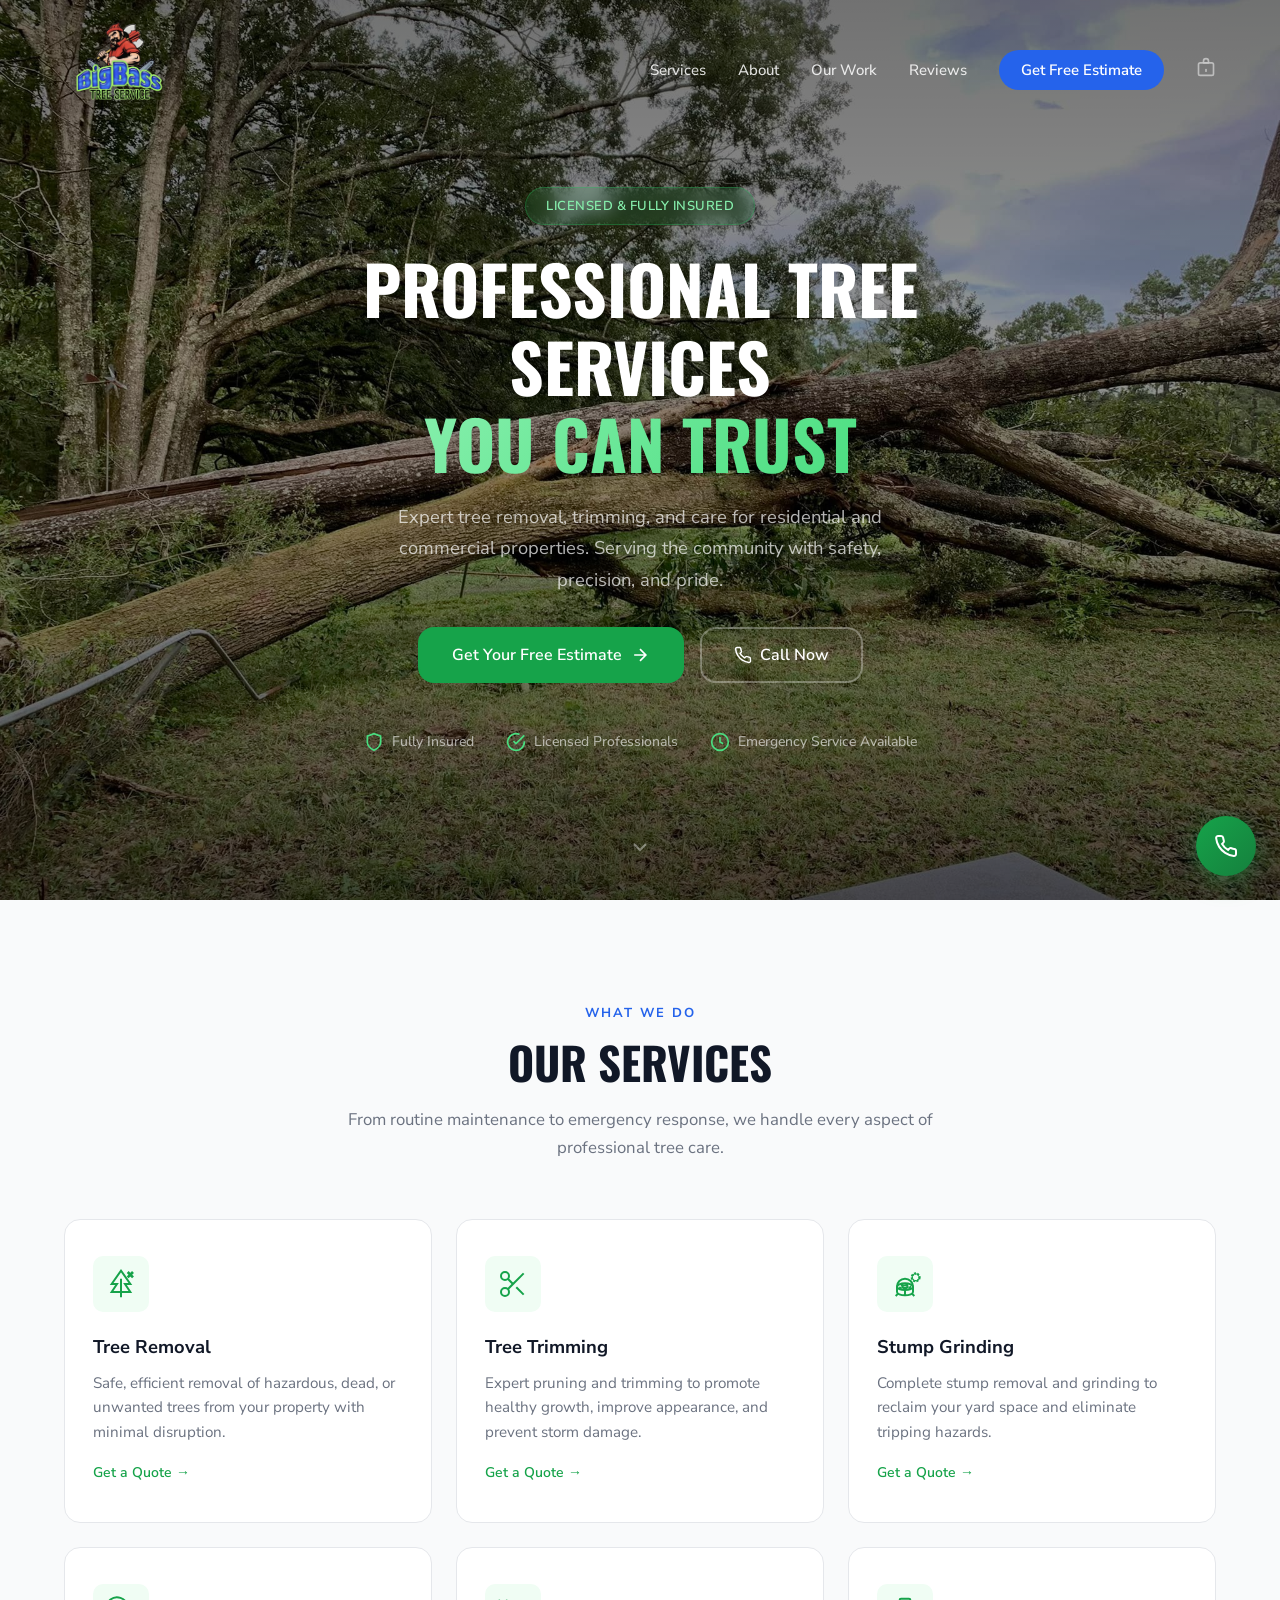
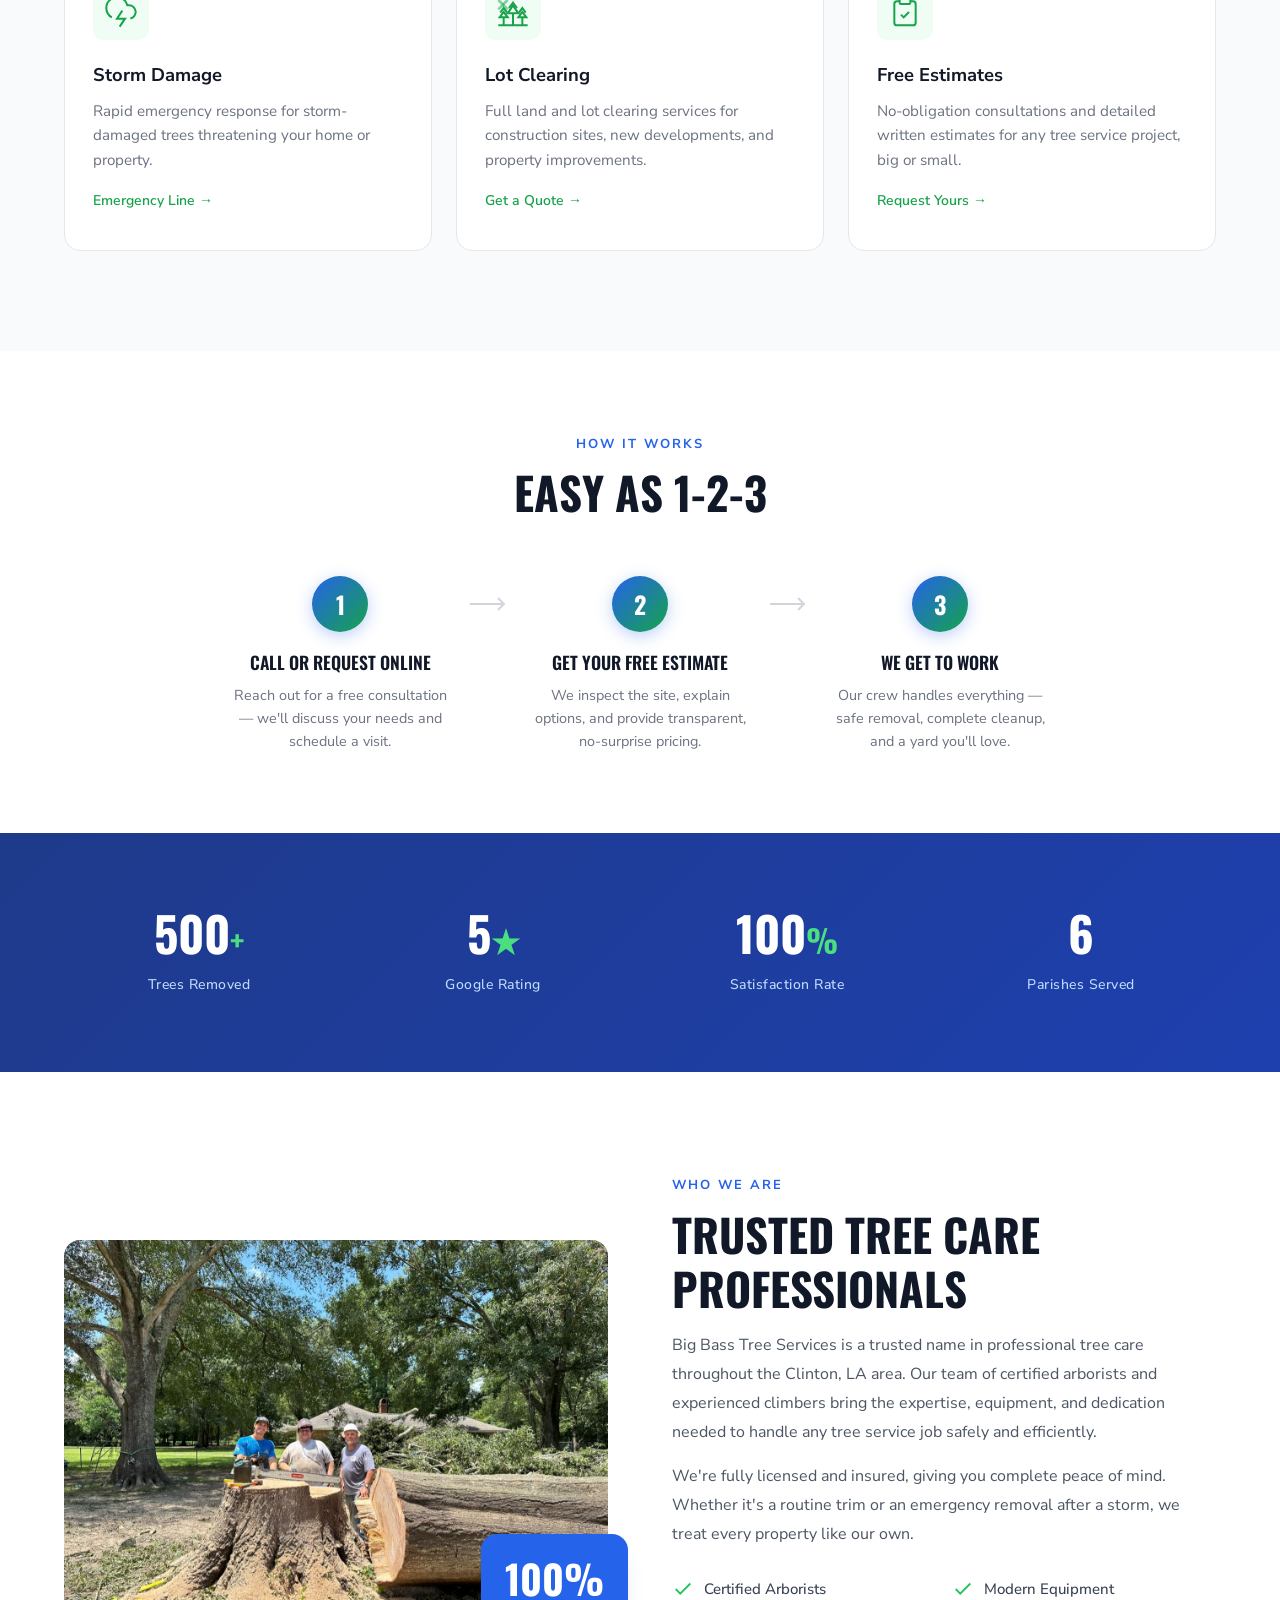
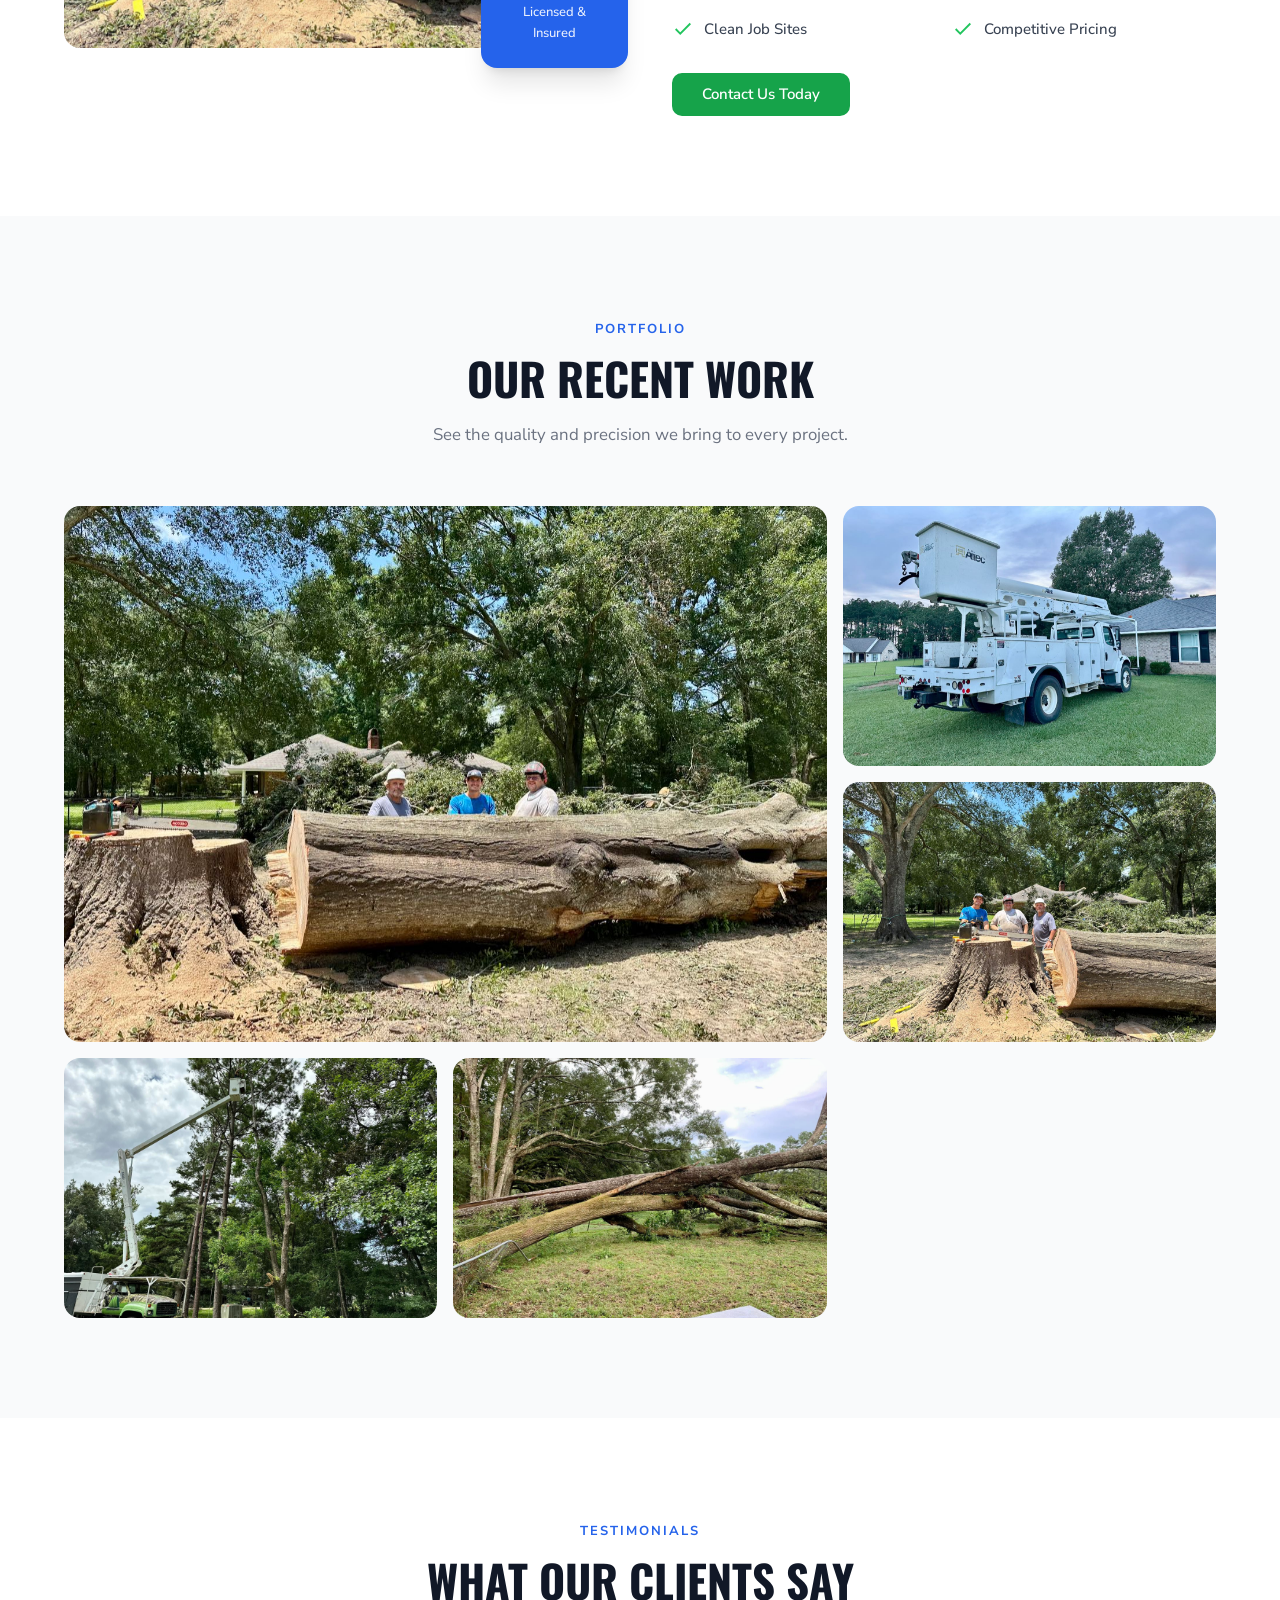
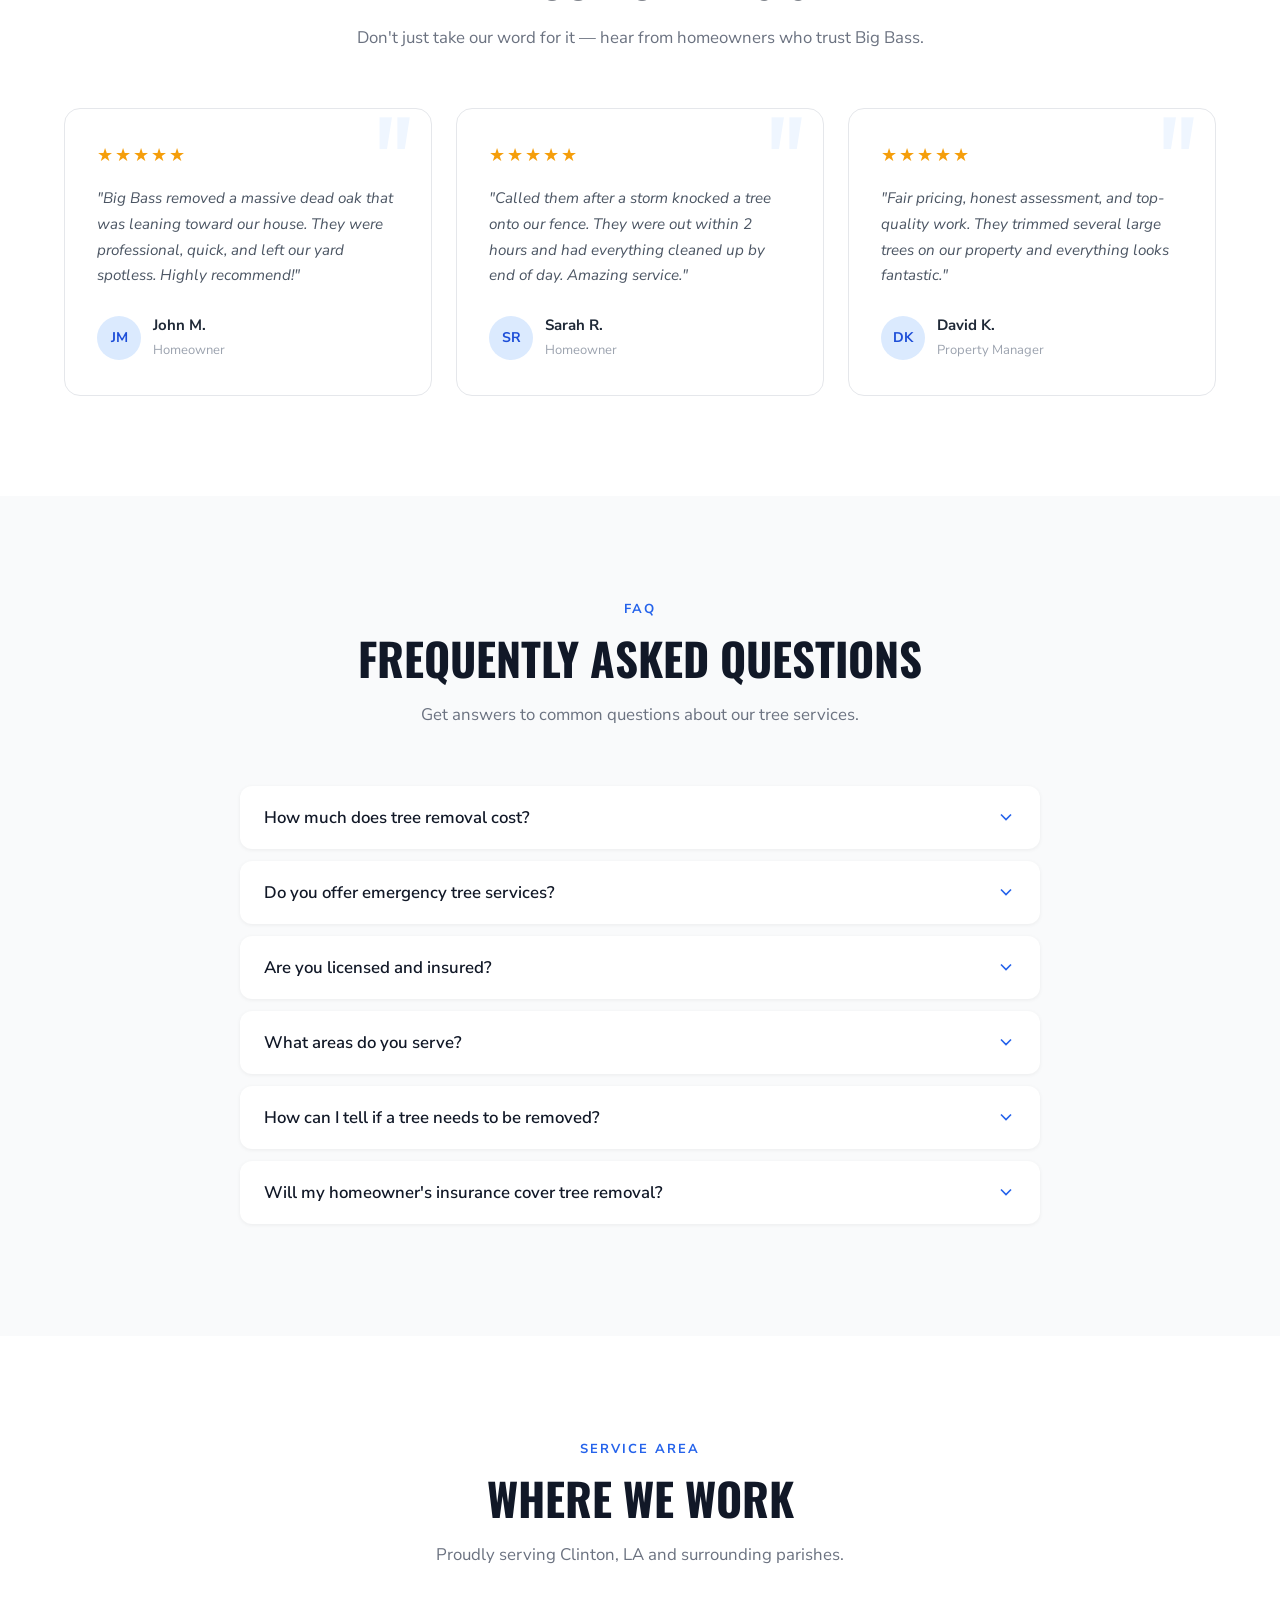
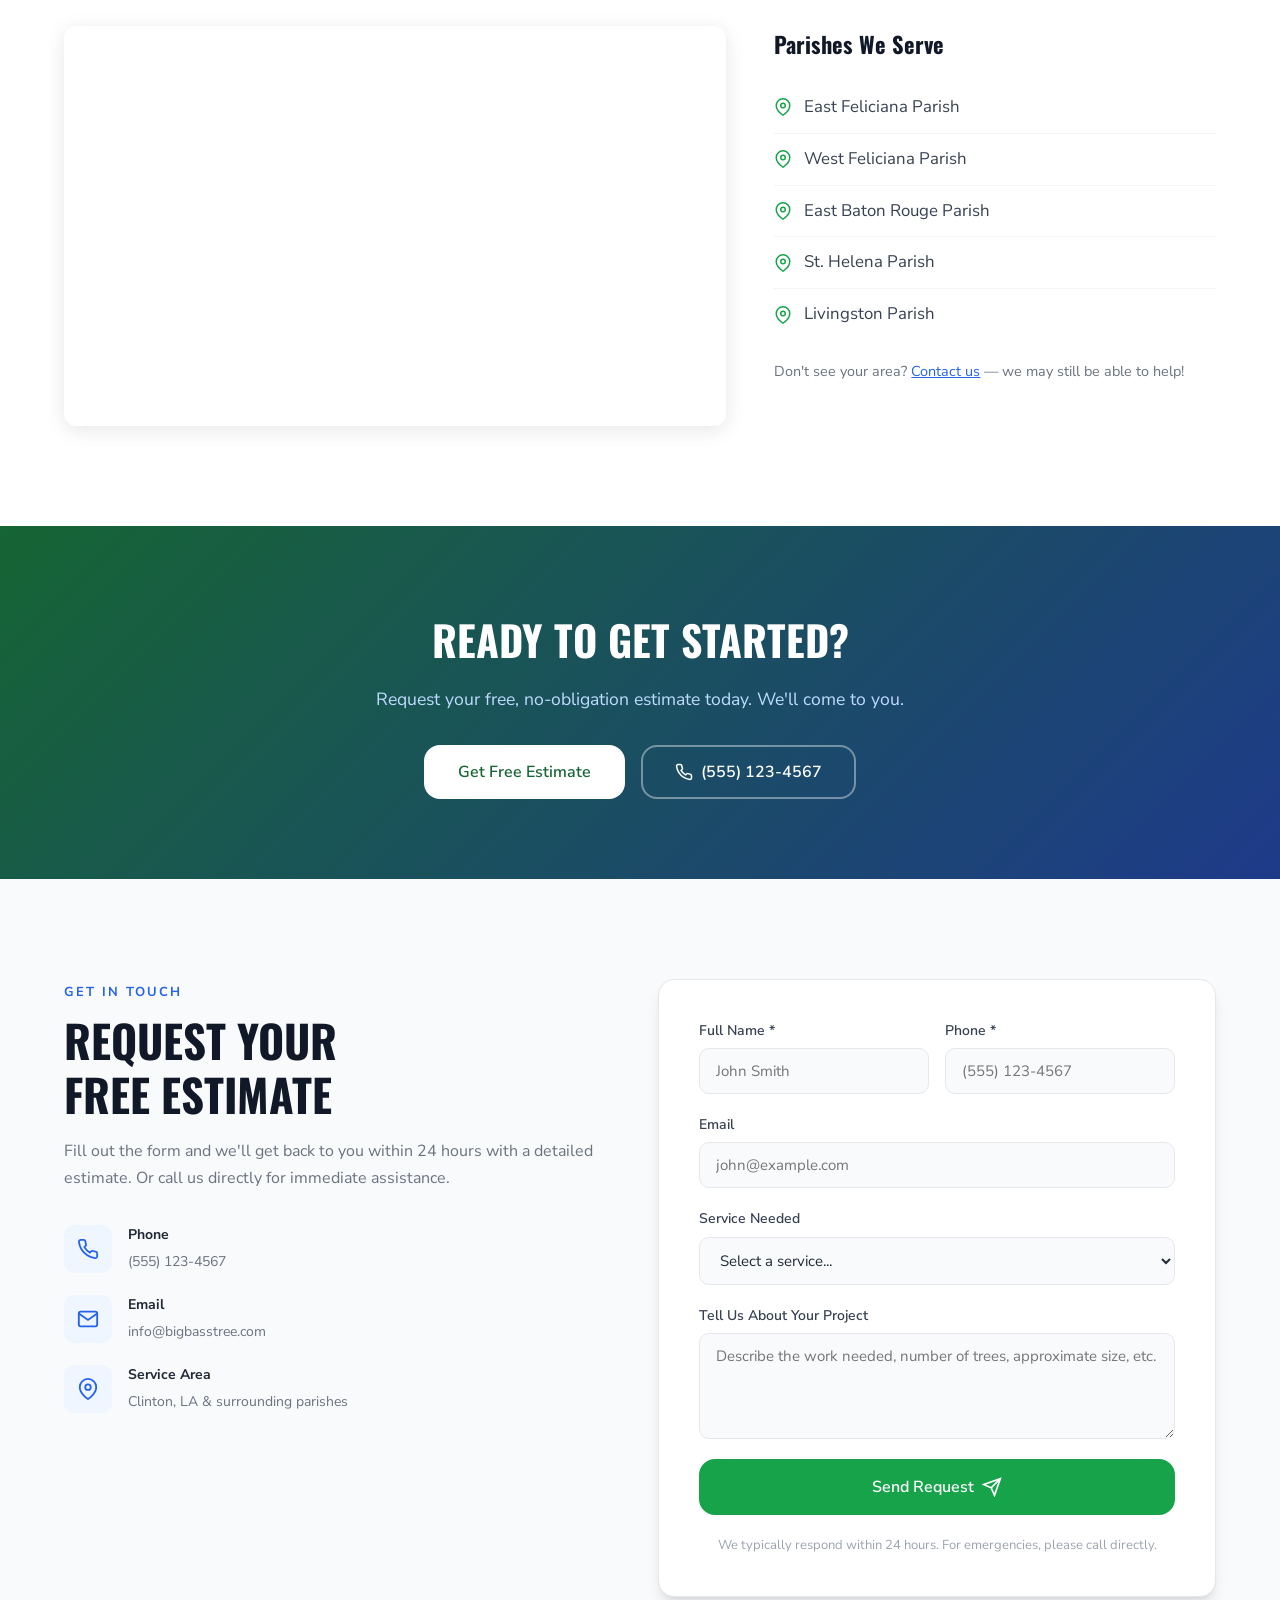
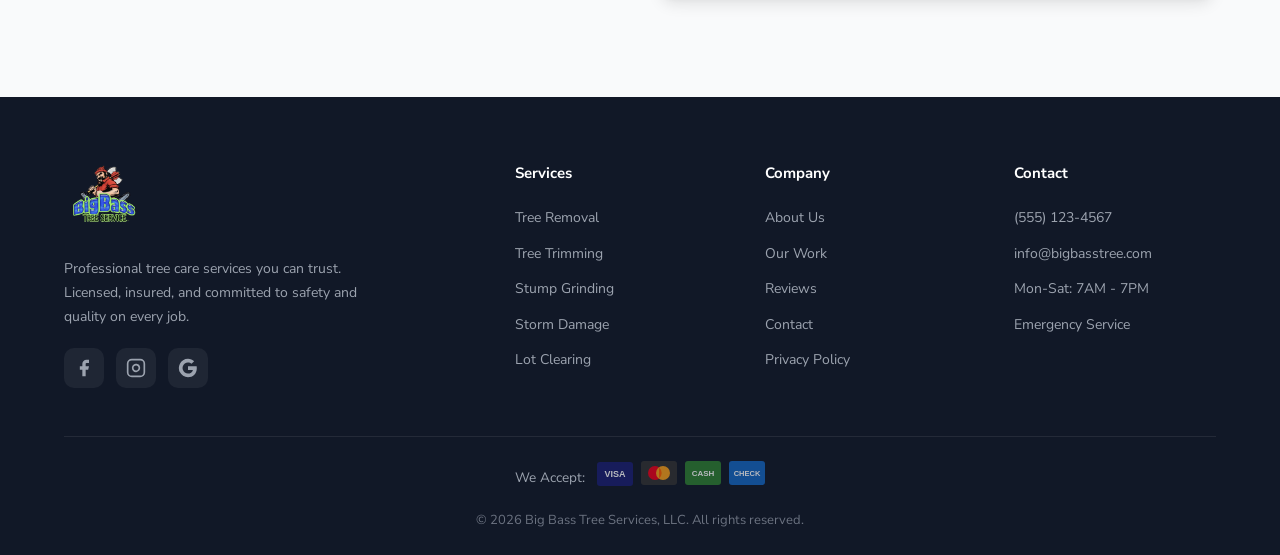
==== commit 9d353a61: "Replace Google Maps iframe with Leaflet map showing outlined parishes" ====
--- a/Website/index.html
+++ b/Website/index.html
@@ -27,6 +27,7 @@
   <link rel="preconnect" href="https://fonts.gstatic.com" crossorigin>
   <link href="https://fonts.googleapis.com/css2?family=Oswald:wght@400;500;600;700&family=Nunito+Sans:wght@400;500;600;700;800&display=swap" rel="stylesheet">
   <link rel="stylesheet" href="css/styles.css">
+  <link rel="stylesheet" href="https://unpkg.com/leaflet@1.9.4/dist/leaflet.css" integrity="sha256-p4NxAoJBhIIN+hmNHrzRCf9tD/miZyoHS5obTRR9BMY=" crossorigin="">
 
   <!-- JSON-LD: LocalBusiness -->
   <script type="application/ld+json">
@@ -570,17 +571,7 @@
       </div>
       <div class="service-area-content" data-animate="fade-up">
         <div class="service-area-map">
-          <iframe
-            src="https://www.google.com/maps/embed?pb=!1m18!1m12!1m3!1d440000!2d-91.1!3d30.65!2m3!1f0!2f0!3f0!3m2!1i1024!2i768!4f13.1!3m3!1m2!1s0x8626a2d14b8e0e3b%3A0x5c5e5adba5e0f06a!2sClinton%2C%20LA!5e0!3m2!1sen!2sus!4v1700000000000!5m2!1sen!2sus"
-            width="100%" height="400" style="border:0;" allowfullscreen="" loading="lazy"
-            referrerpolicy="no-referrer-when-downgrade" title="Big Bass Tree Service coverage area - East Feliciana, West Feliciana, East Baton Rouge, St. Helena, and Livingston Parishes"></iframe>
-          <div class="map-overlay-labels">
-            <span class="map-parish-label" style="top: 25%; left: 30%;">West Feliciana</span>
-            <span class="map-parish-label" style="top: 30%; left: 55%;">East Feliciana</span>
-            <span class="map-parish-label" style="top: 25%; left: 75%;">St. Helena</span>
-            <span class="map-parish-label" style="top: 60%; left: 35%;">East Baton Rouge</span>
-            <span class="map-parish-label" style="top: 55%; left: 70%;">Livingston</span>
-          </div>
+          <div id="parish-map" style="width:100%;height:400px;"></div>
         </div>
         <div class="service-area-parishes">
           <h3>Parishes We Serve</h3>
@@ -796,5 +787,41 @@
   </button>
 
   <script src="js/main.js"></script>
+  <script src="https://unpkg.com/leaflet@1.9.4/dist/leaflet.js" integrity="sha256-20nQCchB9co0qIjJZRGuk2/Z9VM+kNiyxNV1lvTlZBo=" crossorigin=""></script>
+  <script>
+  (function() {
+    var map = L.map('parish-map', { scrollWheelZoom: false }).setView([30.65, -90.85], 9);
+    L.tileLayer('https://{s}.tile.openstreetmap.org/{z}/{x}/{y}.png', {
+      attribution: '&copy; OpenStreetMap contributors',
+      maxZoom: 13,
+      minZoom: 8
+    }).addTo(map);
+
+    var parishes = [
+      { name: 'East Feliciana Parish', coords: [[30.998,-91.180],[30.998,-90.826],[30.993,-90.776],[30.974,-90.725],[30.962,-90.696],[30.894,-90.686],[30.852,-90.691],[30.828,-90.686],[30.767,-90.694],[30.720,-90.699],[30.664,-90.697],[30.650,-91.015],[30.653,-91.068],[30.655,-91.180]] },
+      { name: 'West Feliciana Parish', coords: [[31.003,-91.630],[31.003,-91.180],[30.655,-91.180],[30.653,-91.068],[30.650,-91.180],[30.650,-91.340],[30.680,-91.388],[30.720,-91.425],[30.760,-91.458],[30.810,-91.502],[30.850,-91.535],[30.880,-91.555],[30.920,-91.573],[30.960,-91.600],[31.003,-91.630]] },
+      { name: 'East Baton Rouge Parish', coords: [[30.655,-91.180],[30.653,-91.068],[30.650,-91.015],[30.664,-90.697],[30.616,-90.695],[30.570,-90.726],[30.535,-90.755],[30.496,-90.810],[30.470,-90.832],[30.421,-90.856],[30.380,-90.870],[30.343,-90.870],[30.308,-90.890],[30.290,-90.930],[30.295,-91.005],[30.297,-91.064],[30.300,-91.135],[30.310,-91.175],[30.355,-91.210],[30.395,-91.237],[30.445,-91.250],[30.495,-91.257],[30.530,-91.254],[30.575,-91.237],[30.610,-91.215],[30.640,-91.195],[30.655,-91.180]] },
+      { name: 'St. Helena Parish', coords: [[30.894,-90.686],[30.865,-90.582],[30.852,-90.480],[30.850,-90.396],[30.848,-90.310],[30.845,-90.253],[30.783,-90.258],[30.740,-90.266],[30.696,-90.280],[30.650,-90.300],[30.590,-90.320],[30.555,-90.350],[30.530,-90.400],[30.515,-90.470],[30.518,-90.540],[30.530,-90.610],[30.553,-90.660],[30.570,-90.685],[30.616,-90.695],[30.664,-90.697],[30.720,-90.699],[30.767,-90.694],[30.828,-90.686],[30.852,-90.691],[30.894,-90.686]] },
+      { name: 'Livingston Parish', coords: [[30.570,-90.726],[30.553,-90.660],[30.530,-90.610],[30.518,-90.540],[30.515,-90.470],[30.530,-90.400],[30.510,-90.360],[30.475,-90.330],[30.430,-90.310],[30.385,-90.310],[30.340,-90.320],[30.295,-90.340],[30.252,-90.370],[30.220,-90.423],[30.195,-90.490],[30.185,-90.570],[30.195,-90.650],[30.220,-90.720],[30.260,-90.775],[30.310,-90.820],[30.343,-90.870],[30.380,-90.870],[30.421,-90.856],[30.470,-90.832],[30.496,-90.810],[30.535,-90.755],[30.570,-90.726]] }
+    ];
+
+    parishes.forEach(function(p) {
+      var polygon = L.polygon(p.coords, {
+        color: '#1e40af',
+        weight: 2.5,
+        fillColor: '#3b82f6',
+        fillOpacity: 0.18
+      }).addTo(map);
+      polygon.bindTooltip(p.name, {
+        permanent: true,
+        direction: 'center',
+        className: 'parish-tooltip'
+      });
+    });
+
+    L.marker([30.86, -91.02]).addTo(map)
+      .bindPopup('<strong>Big Bass Tree Services</strong><br>Clinton, LA');
+  })();
+  </script>
 </body>
 </html>
--- a/Website/css/styles.css
+++ b/Website/css/styles.css
@@ -1563,35 +1563,24 @@
   border-radius: 12px;
   overflow: hidden;
   box-shadow: 0 4px 20px rgba(0,0,0,0.1);
-  position: relative;
-}
-
-.service-area-map iframe {
-  display: block;
-}
-
-.map-overlay-labels {
-  position: absolute;
-  top: 0;
-  left: 0;
-  width: 100%;
-  height: 100%;
-  pointer-events: none;
-}
-
-.map-parish-label {
-  position: absolute;
+}
+
+.parish-tooltip {
   background: rgba(30, 64, 175, 0.85);
   color: #fff;
   font-family: 'Oswald', sans-serif;
-  font-size: 0.7rem;
+  font-size: 0.65rem;
   font-weight: 600;
   text-transform: uppercase;
   letter-spacing: 0.5px;
-  padding: 4px 10px;
+  padding: 3px 8px;
   border-radius: 4px;
-  white-space: nowrap;
-  transform: translate(-50%, -50%);
+  border: none;
+  box-shadow: none;
+}
+
+.parish-tooltip::before {
+  display: none;
 }
 
 .service-area-parishes h3 {
@@ -1979,10 +1968,6 @@
     padding: 60px 0;
   }
 
-  .service-area-map iframe {
-    height: 280px;
-  }
-
   .footer-payment {
     flex-direction: column;
     gap: 8px;
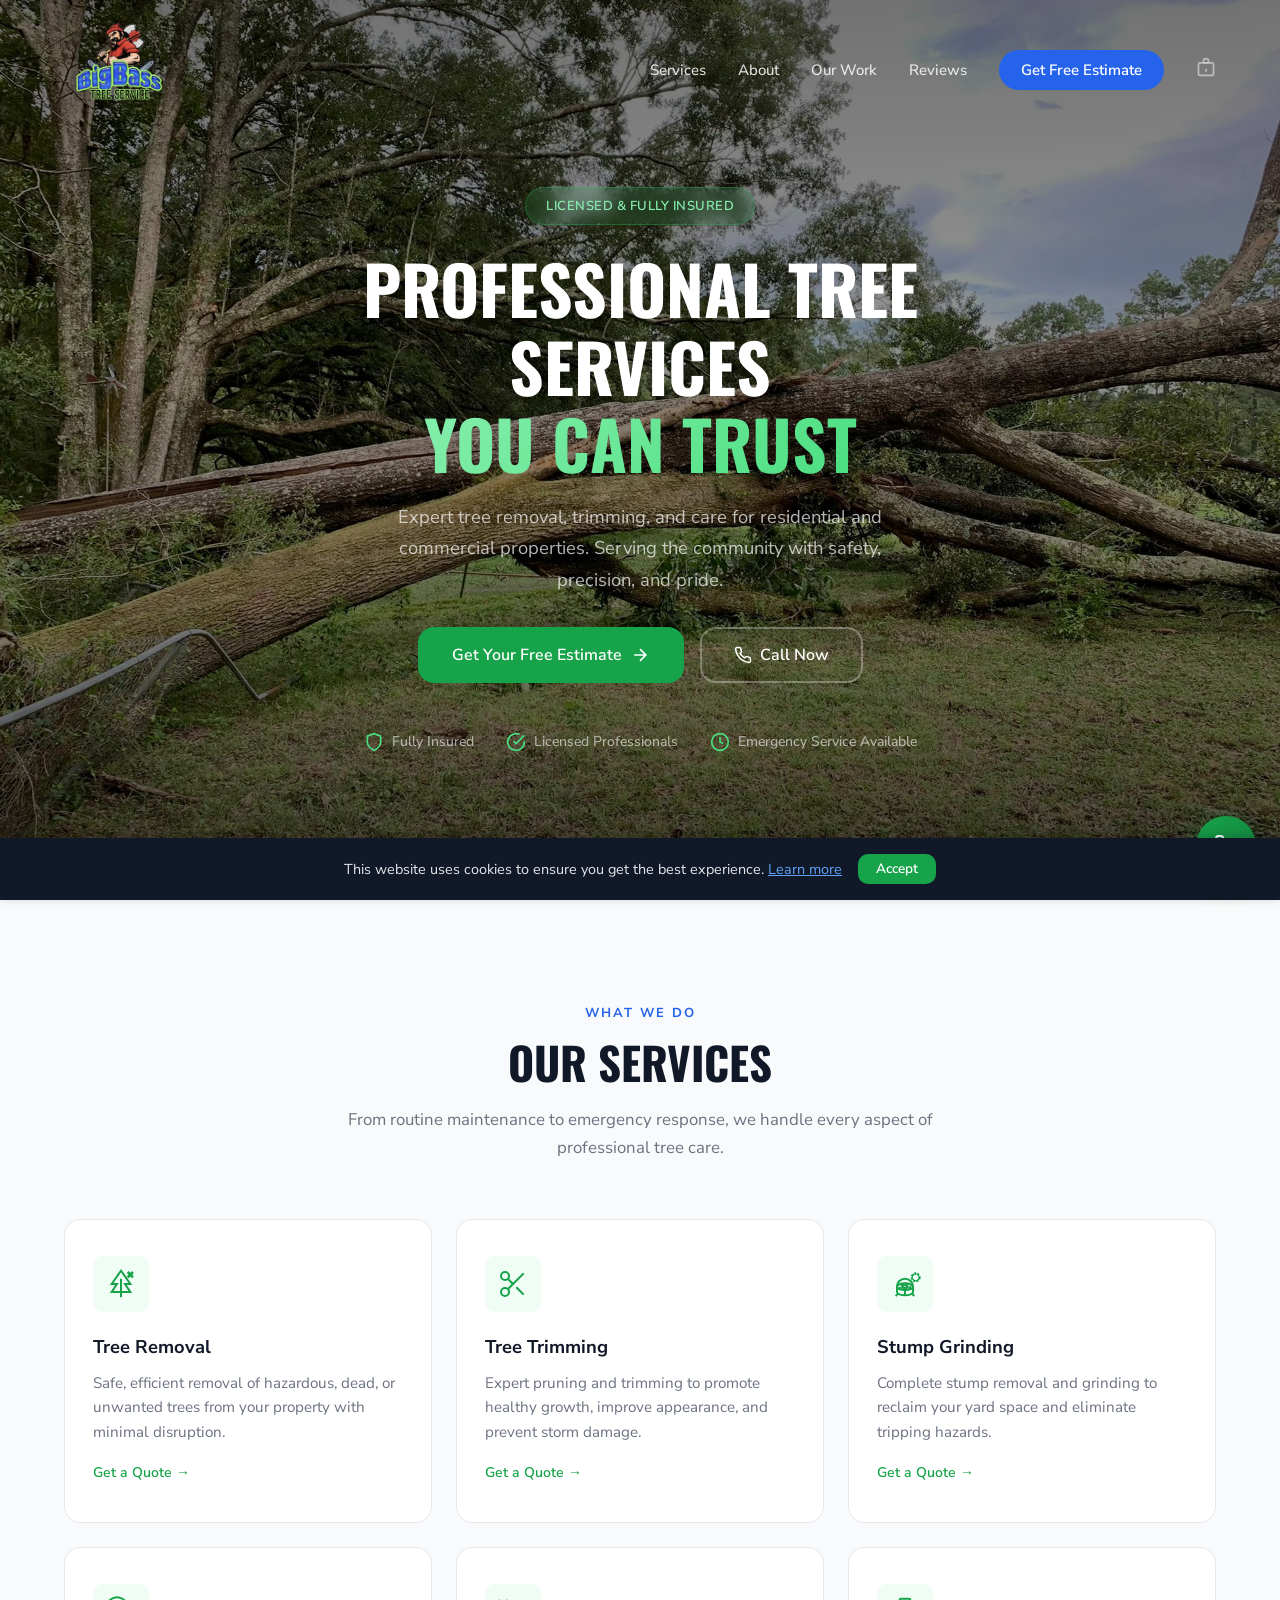
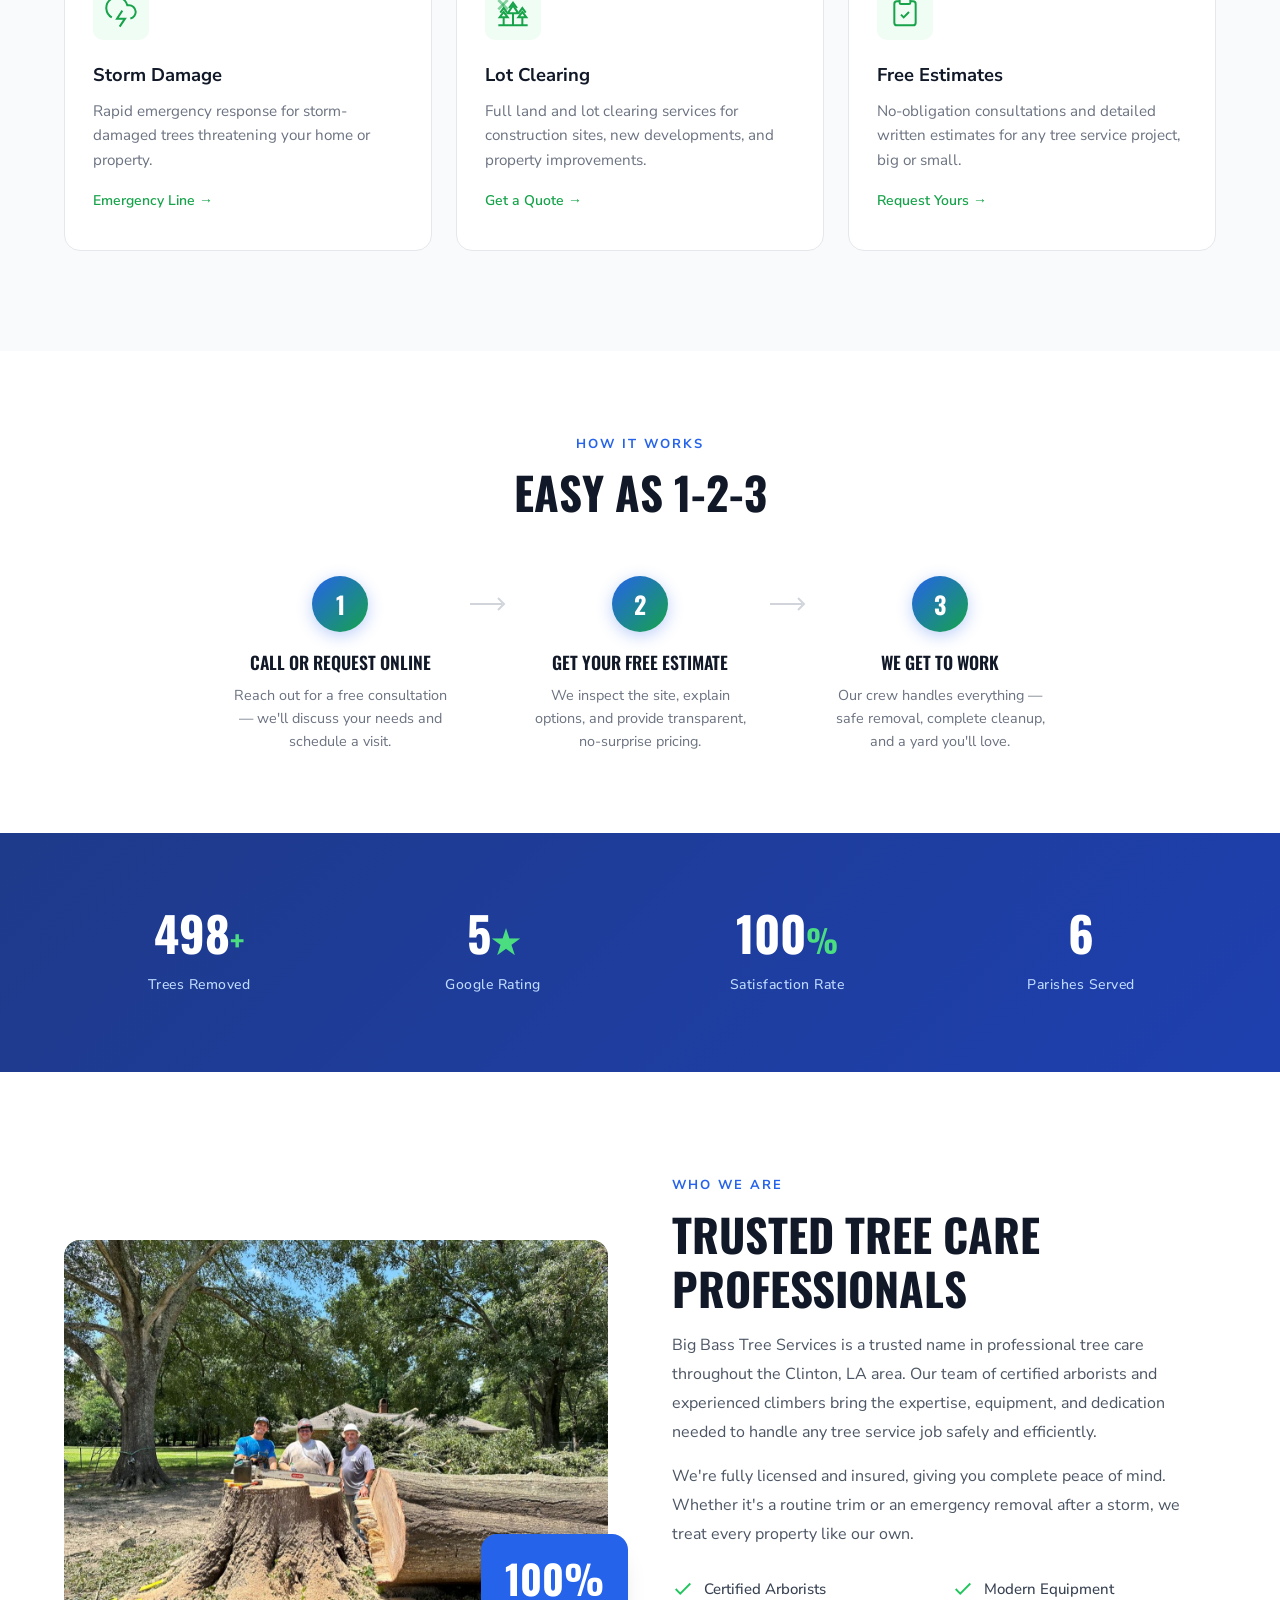
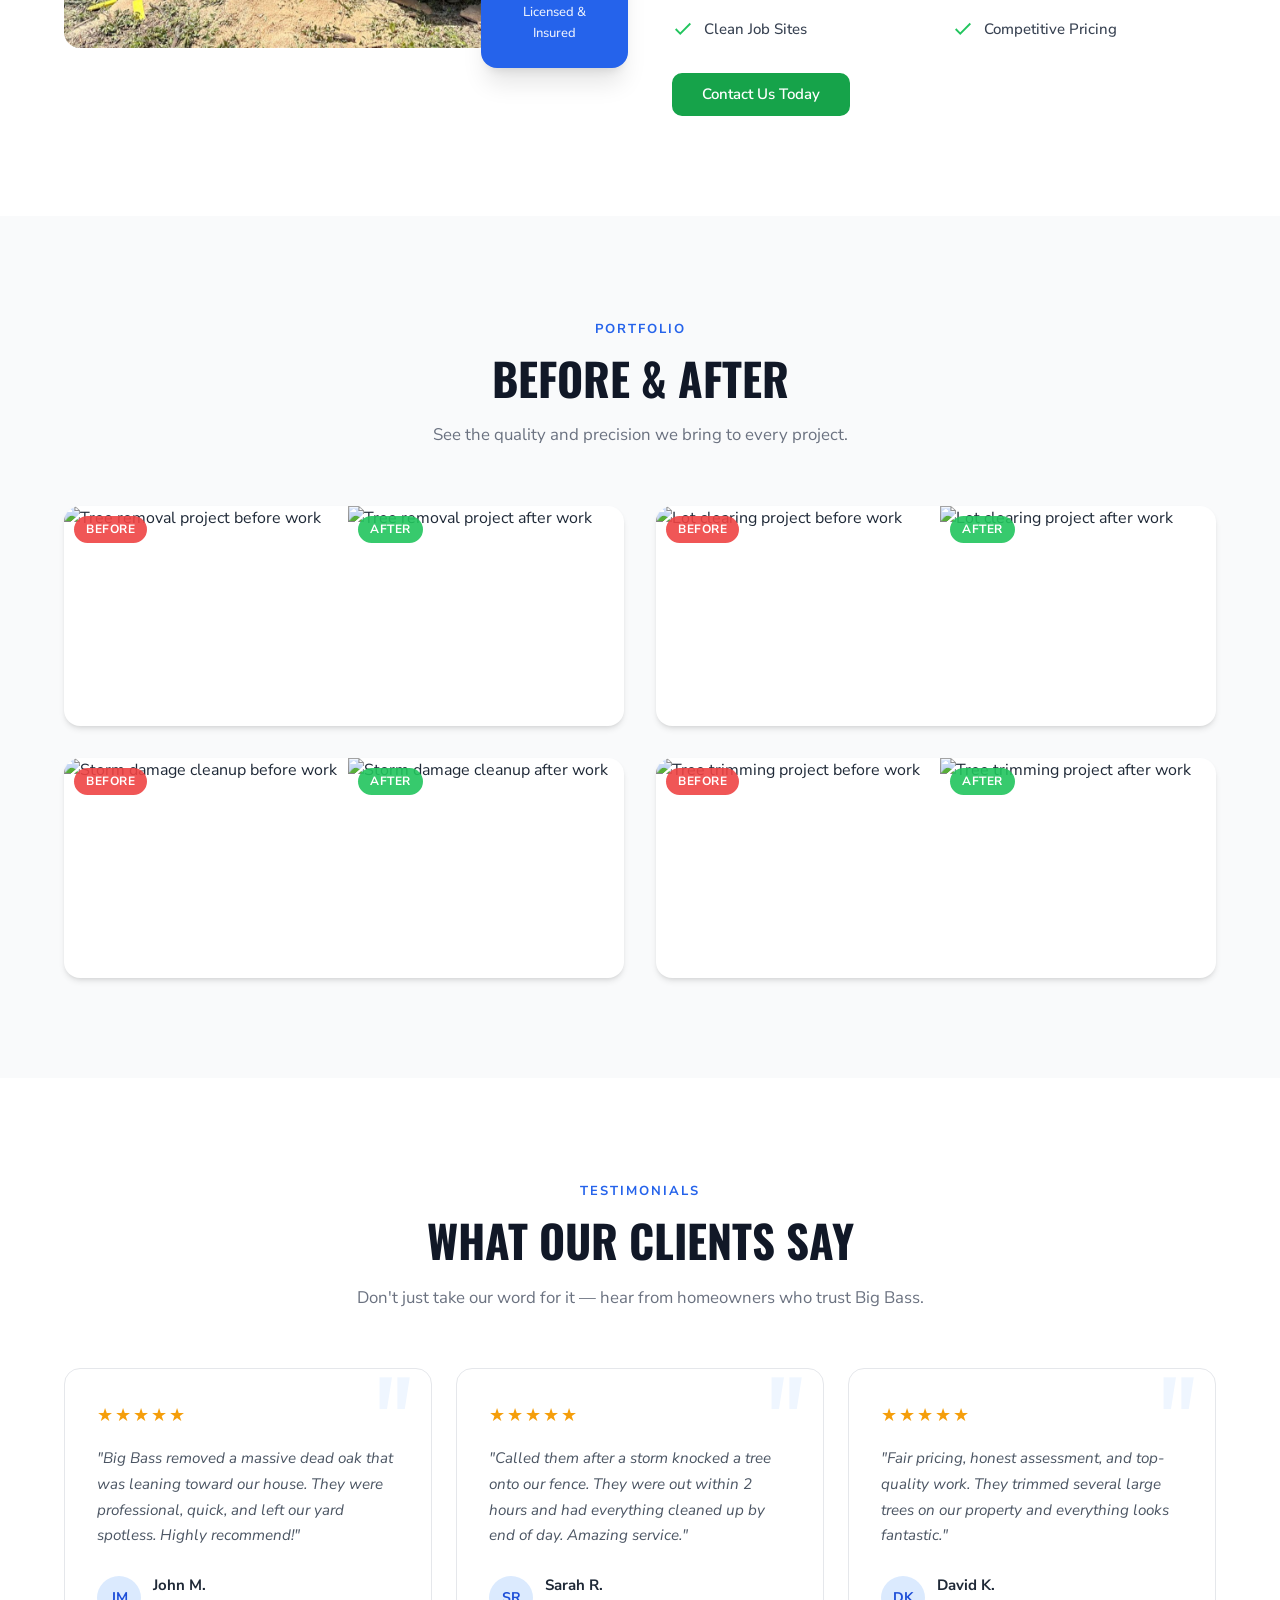
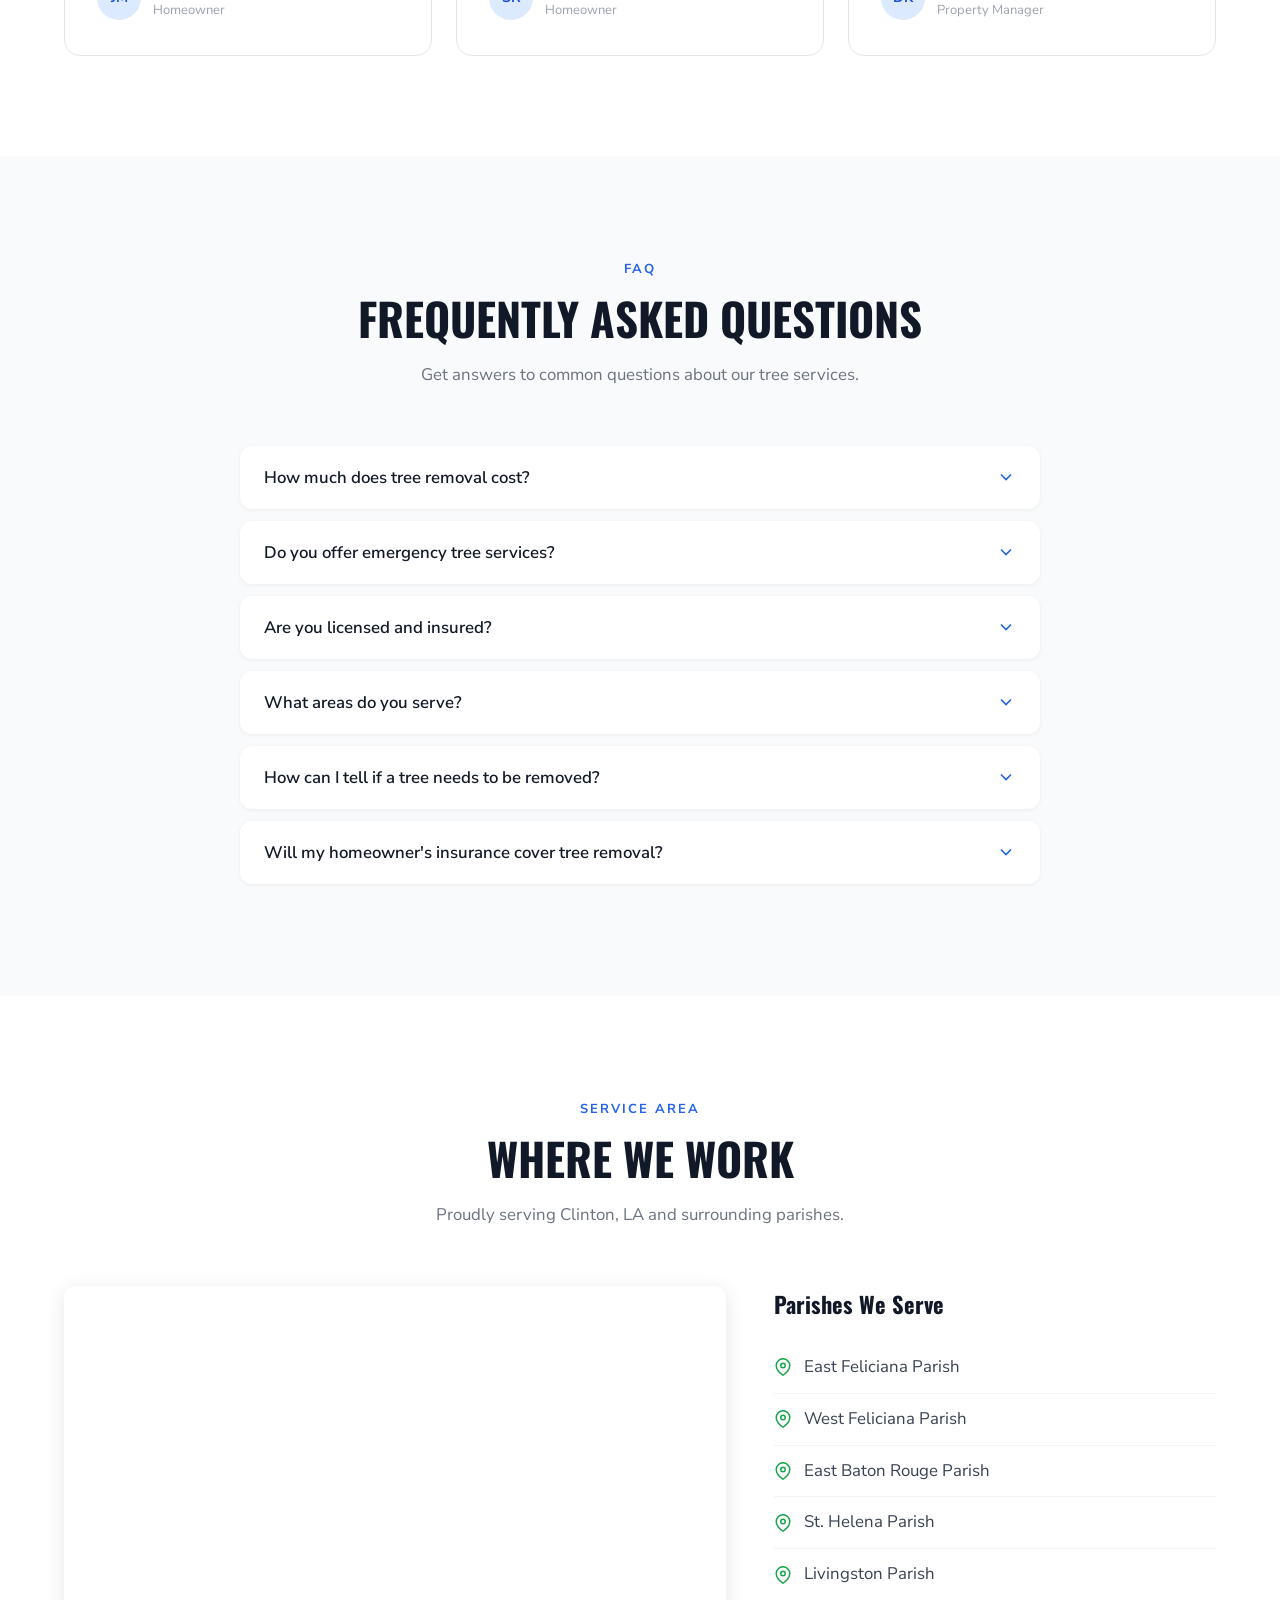
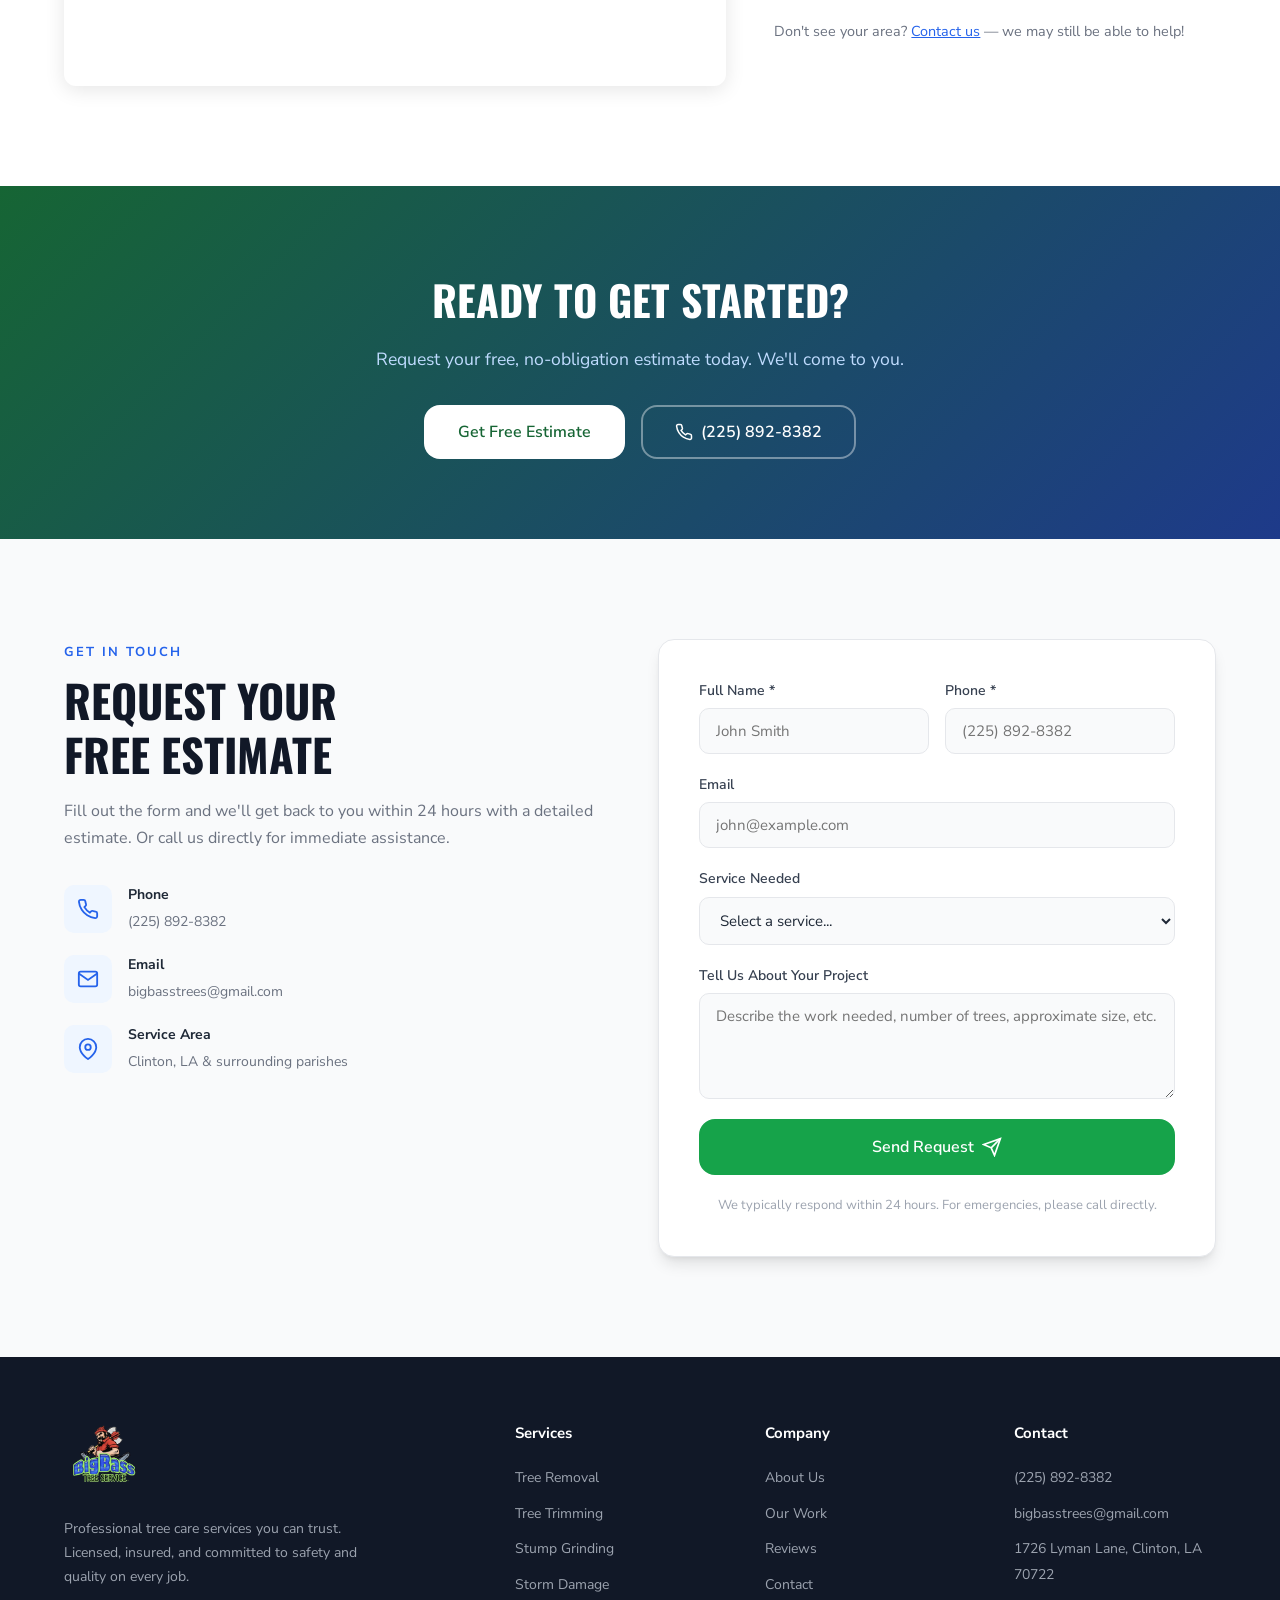
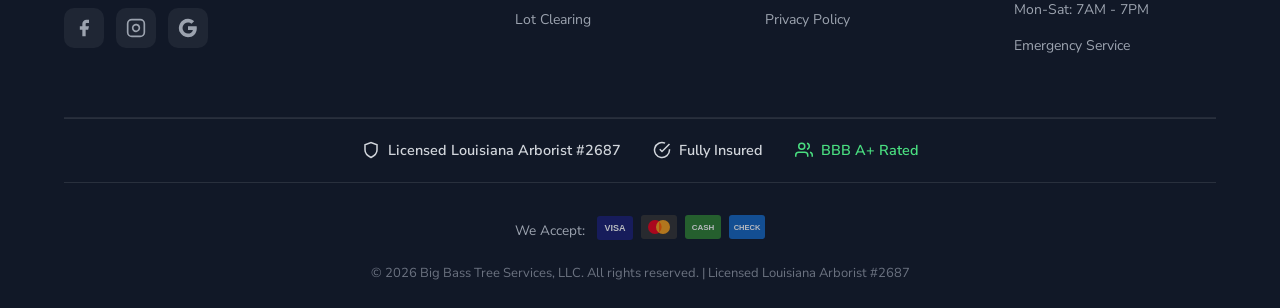
==== commit e6d46a6c: "Phase 8-9: Contract management system, remote signing, dashboards, invoice Firestore - Save contract" ====
--- a/Website/index.html
+++ b/Website/index.html
@@ -38,8 +38,8 @@
     "image": "https://www.bigbasstreeservice.com/images/logo.png",
     "logo": "https://www.bigbasstreeservice.com/images/logo.png",
     "url": "https://www.bigbasstreeservice.com",
-    "telephone": "+1-555-123-4567",
-    "email": "info@bigbasstree.com",
+    "telephone": "+1-225-892-8382",
+    "email": "bigbasstrees@gmail.com",
     "address": {
       "@type": "PostalAddress",
       "streetAddress": "1726 Lyman Lane",
@@ -69,7 +69,8 @@
       }
     ],
     "sameAs": [
-      "https://www.facebook.com/bigbasstreeservicellc"
+      "https://www.facebook.com/bigbasstreeservicellc",
+      "https://www.instagram.com/bigbasstreeservicellc/"
     ],
     "priceRange": "$$",
     "description": "Professional tree removal, trimming, stump grinding, lot clearing, and emergency storm damage services in Clinton, LA and surrounding parishes. Licensed, insured, and trusted.",
@@ -153,6 +154,9 @@
 </head>
 <body>
 
+  <!-- Skip Navigation -->
+  <a href="#services" class="skip-link">Skip to main content</a>
+
   <!-- ============ NAVIGATION ============ -->
   <nav class="navbar" id="navbar">
     <div class="container nav-container">
@@ -169,7 +173,7 @@
         <li><a href="#testimonials" class="nav-link">Reviews</a></li>
         <li><a href="#contact" class="nav-link nav-cta">Get Free Estimate</a></li>
         <li>
-          <a href="/portal/" class="nav-link nav-admin" title="Admin Portal">
+          <a href="/portal/" class="nav-link nav-admin" title="Admin Portal" aria-label="Admin Portal">
             <svg width="20" height="20" viewBox="0 0 24 24" fill="none" stroke="currentColor" stroke-width="2" stroke-linecap="round" stroke-linejoin="round"><path d="M12 15v2"/><path d="M5 22h14a2 2 0 002-2V9a2 2 0 00-2-2H5a2 2 0 00-2 2v11a2 2 0 002 2z"/><path d="M12 2a3 3 0 00-3 3v2h6V5a3 3 0 00-3-3z"/></svg>
           </a>
         </li>
@@ -180,13 +184,17 @@
   <!-- ============ HERO ============ -->
   <header class="hero" id="hero">
     <!-- Rotating background slideshow -->
-    <div class="hero-slideshow">
-      <div class="hero-slide active" style="background-image: url('images/hero-1.jpg')"></div>
-      <div class="hero-slide" style="background-image: url('images/hero-2.jpg')"></div>
-      <div class="hero-slide" style="background-image: url('images/hero-3.jpg')"></div>
-      <div class="hero-slide" style="background-image: url('images/hero-4.jpg')"></div>
-      <div class="hero-slide" style="background-image: url('images/hero-5.jpg')"></div>
-    </div>
+    <div class="hero-slideshow" role="img" aria-label="Slideshow of Big Bass Tree Service work photos">
+      <div class="hero-slide active" aria-hidden="true" style="background-image: url('images/hero-1.jpg')"></div>
+      <div class="hero-slide" aria-hidden="true" style="background-image: url('images/hero-2.jpg')"></div>
+      <div class="hero-slide" aria-hidden="true" style="background-image: url('images/hero-3.jpg')"></div>
+      <div class="hero-slide" aria-hidden="true" style="background-image: url('images/hero-4.jpg')"></div>
+      <div class="hero-slide" aria-hidden="true" style="background-image: url('images/hero-5.jpg')"></div>
+    </div>
+    <button class="hero-slideshow-pause" id="slideshowPause" aria-label="Pause slideshow">
+      <svg class="pause-icon" width="16" height="16" viewBox="0 0 24 24" fill="currentColor"><rect x="6" y="4" width="4" height="16"/><rect x="14" y="4" width="4" height="16"/></svg>
+      <svg class="play-icon" width="16" height="16" viewBox="0 0 24 24" fill="currentColor" style="display:none"><polygon points="5,3 19,12 5,21"/></svg>
+    </button>
     <div class="hero-overlay"></div>
     <div class="container hero-content">
       <div class="hero-badge" data-animate="fade-down">Licensed &amp; Fully Insured</div>
@@ -203,7 +211,7 @@
           Get Your Free Estimate
           <svg width="20" height="20" viewBox="0 0 24 24" fill="none" stroke="currentColor" stroke-width="2"><path d="M5 12h14M12 5l7 7-7 7"/></svg>
         </a>
-        <a href="tel:+15551234567" class="btn btn-outline btn-lg">
+        <a href="tel:+12258928382" class="btn btn-outline btn-lg">
           <svg width="18" height="18" viewBox="0 0 24 24" fill="none" stroke="currentColor" stroke-width="2"><path d="M22 16.92v3a2 2 0 0 1-2.18 2 19.79 19.79 0 0 1-8.63-3.07 19.5 19.5 0 0 1-6-6 19.79 19.79 0 0 1-3.07-8.67A2 2 0 0 1 4.11 2h3a2 2 0 0 1 2 1.72c.127.96.361 1.903.7 2.81a2 2 0 0 1-.45 2.11L8.09 9.91a16 16 0 0 0 6 6l1.27-1.27a2 2 0 0 1 2.11-.45c.907.339 1.85.573 2.81.7A2 2 0 0 1 22 16.92z"/></svg>
           Call Now
         </a>
@@ -405,43 +413,48 @@
     <div class="container">
       <div class="section-header" data-animate="fade-up">
         <span class="section-label">Portfolio</span>
-        <h2 class="section-title">Our Recent Work</h2>
+        <h2 class="section-title">Before &amp; After</h2>
         <p class="section-subtitle">See the quality and precision we bring to every project.</p>
       </div>
-      <div class="work-grid">
-        <div class="work-item work-large" data-animate="fade-up">
-          <img src="images/hero-5.jpg" alt="Large tree removal — crew behind massive felled trunk" class="work-image" loading="lazy">
-          <div class="work-overlay">
-            <h3>Complete Tree Removal</h3>
-            <p>Massive oak felled and removed safely</p>
-          </div>
-        </div>
-        <div class="work-item" data-animate="fade-up" data-delay="100">
-          <img src="images/hero-3.jpg" alt="Storm damage — fallen tree across property" class="work-image" loading="lazy">
-          <div class="work-overlay">
-            <h3>Storm Damage Cleanup</h3>
-            <p>Emergency response and debris removal</p>
-          </div>
-        </div>
-        <div class="work-item" data-animate="fade-up" data-delay="200">
-          <img src="images/hero-4.jpg" alt="Tree crew with chainsaw at stump" class="work-image" loading="lazy">
-          <div class="work-overlay">
-            <h3>Stump Removal</h3>
-            <p>Complete stump grinding and site cleanup</p>
-          </div>
-        </div>
-        <div class="work-item" data-animate="fade-up" data-delay="300">
-          <img src="images/hero-2.jpg" alt="Bucket truck extended into tall pine trees" class="work-image" loading="lazy">
-          <div class="work-overlay">
-            <h3>Bucket Truck Service</h3>
-            <p>Reaching the tallest trees safely</p>
-          </div>
-        </div>
-        <div class="work-item" data-animate="fade-up" data-delay="400">
-          <img src="images/hero-1.jpg" alt="Altec bucket truck on residential property" class="work-image" loading="lazy">
-          <div class="work-overlay">
-            <h3>Professional Equipment</h3>
-            <p>Commercial-grade fleet ready to serve</p>
+      <div class="before-after-grid">
+        <div class="ba-pair" data-animate="fade-up">
+          <div class="ba-image">
+            <span class="ba-label ba-before">Before</span>
+            <img src="images/pair1-1.jpeg" alt="Tree removal project before work" class="work-image" loading="lazy">
+          </div>
+          <div class="ba-image">
+            <span class="ba-label ba-after">After</span>
+            <img src="images/pair1-2.jpeg" alt="Tree removal project after work" class="work-image" loading="lazy">
+          </div>
+        </div>
+        <div class="ba-pair" data-animate="fade-up" data-delay="100">
+          <div class="ba-image">
+            <span class="ba-label ba-before">Before</span>
+            <img src="images/pair2-1.jpeg" alt="Lot clearing project before work" class="work-image" loading="lazy">
+          </div>
+          <div class="ba-image">
+            <span class="ba-label ba-after">After</span>
+            <img src="images/pair2-2.jpeg" alt="Lot clearing project after work" class="work-image" loading="lazy">
+          </div>
+        </div>
+        <div class="ba-pair" data-animate="fade-up" data-delay="200">
+          <div class="ba-image">
+            <span class="ba-label ba-before">Before</span>
+            <img src="images/pair3-1.jpeg" alt="Storm damage cleanup before work" class="work-image" loading="lazy">
+          </div>
+          <div class="ba-image">
+            <span class="ba-label ba-after">After</span>
+            <img src="images/pair3-2.jpeg" alt="Storm damage cleanup after work" class="work-image" loading="lazy">
+          </div>
+        </div>
+        <div class="ba-pair" data-animate="fade-up" data-delay="300">
+          <div class="ba-image">
+            <span class="ba-label ba-before">Before</span>
+            <img src="images/pair4-1.jpeg" alt="Tree trimming project before work" class="work-image" loading="lazy">
+          </div>
+          <div class="ba-image">
+            <span class="ba-label ba-after">After</span>
+            <img src="images/pair4-2.jpeg" alt="Tree trimming project after work" class="work-image" loading="lazy">
           </div>
         </div>
       </div>
@@ -610,9 +623,9 @@
       <p class="cta-subtitle">Request your free, no-obligation estimate today. We'll come to you.</p>
       <div class="cta-actions">
         <a href="#contact" class="btn btn-white btn-lg">Get Free Estimate</a>
-        <a href="tel:+15551234567" class="btn btn-outline-white btn-lg">
+        <a href="tel:+12258928382" class="btn btn-outline-white btn-lg">
           <svg width="18" height="18" viewBox="0 0 24 24" fill="none" stroke="currentColor" stroke-width="2"><path d="M22 16.92v3a2 2 0 0 1-2.18 2 19.79 19.79 0 0 1-8.63-3.07 19.5 19.5 0 0 1-6-6 19.79 19.79 0 0 1-3.07-8.67A2 2 0 0 1 4.11 2h3a2 2 0 0 1 2 1.72c.127.96.361 1.903.7 2.81a2 2 0 0 1-.45 2.11L8.09 9.91a16 16 0 0 0 6 6l1.27-1.27a2 2 0 0 1 2.11-.45c.907.339 1.85.573 2.81.7A2 2 0 0 1 22 16.92z"/></svg>
-          (555) 123-4567
+          (225) 892-8382
         </a>
       </div>
     </div>
@@ -633,7 +646,7 @@
             </div>
             <div>
               <strong>Phone</strong>
-              <a href="tel:+15551234567">(555) 123-4567</a>
+              <a href="tel:+12258928382">(225) 892-8382</a>
             </div>
           </div>
           <div class="contact-detail">
@@ -642,7 +655,7 @@
             </div>
             <div>
               <strong>Email</strong>
-              <a href="mailto:info@bigbasstree.com">info@bigbasstree.com</a>
+              <a href="mailto:bigbasstrees@gmail.com">bigbasstrees@gmail.com</a>
             </div>
           </div>
           <div class="contact-detail">
@@ -666,7 +679,7 @@
             </div>
             <div class="form-group">
               <label for="contactPhone">Phone *</label>
-              <input type="tel" id="contactPhone" name="phone" required placeholder="(555) 123-4567">
+              <input type="tel" id="contactPhone" name="phone" required placeholder="(225) 892-8382">
             </div>
           </div>
           <div class="form-group">
@@ -710,10 +723,10 @@
             <a href="https://www.facebook.com/bigbasstreeservicellc" target="_blank" rel="noopener noreferrer" aria-label="Facebook" class="social-link">
               <svg width="20" height="20" viewBox="0 0 24 24" fill="currentColor"><path d="M18 2h-3a5 5 0 00-5 5v3H7v4h3v8h4v-8h3l1-4h-4V7a1 1 0 011-1h3z"/></svg>
             </a>
-            <a href="#" aria-label="Instagram" class="social-link">
+            <a href="https://www.instagram.com/bigbasstreeservicellc/" target="_blank" rel="noopener noreferrer" aria-label="Instagram" class="social-link">
               <svg width="20" height="20" viewBox="0 0 24 24" fill="none" stroke="currentColor" stroke-width="2"><rect x="2" y="2" width="20" height="20" rx="5" ry="5"/><path d="M16 11.37A4 4 0 1 1 12.63 8 4 4 0 0 1 16 11.37z"/><line x1="17.5" y1="6.5" x2="17.51" y2="6.5"/></svg>
             </a>
-            <a href="#" aria-label="Google" class="social-link">
+            <a href="https://www.google.com/maps/place/Big+Bass+Tree+Service,+LLC" target="_blank" rel="noopener noreferrer" aria-label="Google" class="social-link">
               <svg width="20" height="20" viewBox="0 0 24 24" fill="currentColor"><path d="M22.56 12.25c0-.78-.07-1.53-.2-2.25H12v4.26h5.92a5.06 5.06 0 01-2.2 3.32v2.77h3.57c2.08-1.92 3.28-4.74 3.28-8.1z"/><path d="M12 23c2.97 0 5.46-.98 7.28-2.66l-3.57-2.77c-.98.66-2.23 1.06-3.71 1.06-2.86 0-5.29-1.93-6.16-4.53H2.18v2.84C3.99 20.53 7.7 23 12 23z"/><path d="M5.84 14.09c-.22-.66-.35-1.36-.35-2.09s.13-1.43.35-2.09V7.07H2.18C1.43 8.55 1 10.22 1 12s.43 3.45 1.18 4.93l2.85-2.22.81-.62z"/><path d="M12 5.38c1.62 0 3.06.56 4.21 1.64l3.15-3.15C17.45 2.09 14.97 1 12 1 7.7 1 3.99 3.47 2.18 7.07l3.66 2.84c.87-2.6 3.3-4.53 6.16-4.53z"/></svg>
             </a>
           </div>
@@ -744,12 +757,28 @@
         <div class="footer-links">
           <h4>Contact</h4>
           <ul>
-            <li><a href="tel:+15551234567">(555) 123-4567</a></li>
-            <li><a href="mailto:info@bigbasstree.com">info@bigbasstree.com</a></li>
+            <li><a href="tel:+12258928382">(225) 892-8382</a></li>
+            <li><a href="mailto:bigbasstrees@gmail.com">bigbasstrees@gmail.com</a></li>
+            <li><span>1726 Lyman Lane, Clinton, LA 70722</span></li>
             <li><span>Mon-Sat: 7AM - 7PM</span></li>
             <li><span>Emergency Service</span></li>
           </ul>
         </div>
+      </div>
+
+      <div class="footer-credentials">
+        <div class="credential-item">
+          <svg width="18" height="18" viewBox="0 0 24 24" fill="none" stroke="currentColor" stroke-width="2"><path d="M12 22s8-4 8-10V5l-8-3-8 3v7c0 6 8 10 8 10z"/></svg>
+          Licensed Louisiana Arborist #2687
+        </div>
+        <div class="credential-item">
+          <svg width="18" height="18" viewBox="0 0 24 24" fill="none" stroke="currentColor" stroke-width="2"><path d="M22 11.08V12a10 10 0 1 1-5.93-9.14"/><polyline points="22 4 12 14.01 9 11.01"/></svg>
+          Fully Insured
+        </div>
+        <a href="https://www.bbb.org/us/la/clinton/profile/arborist/big-bass-tree-service-llc-0835-90041338" target="_blank" rel="noopener noreferrer" class="credential-item credential-bbb">
+          <svg width="18" height="18" viewBox="0 0 24 24" fill="none" stroke="currentColor" stroke-width="2"><path d="M17 21v-2a4 4 0 0 0-4-4H5a4 4 0 0 0-4 4v2"/><circle cx="9" cy="7" r="4"/><path d="M23 21v-2a4 4 0 0 0-3-3.87"/><path d="M16 3.13a4 4 0 0 1 0 7.75"/></svg>
+          BBB A+ Rated
+        </a>
       </div>
 
       <div class="footer-bottom">
@@ -770,13 +799,13 @@
             </span>
           </div>
         </div>
-        <p>&copy; 2026 Big Bass Tree Services, LLC. All rights reserved.</p>
+        <p>&copy; 2026 Big Bass Tree Services, LLC. All rights reserved. | Licensed Louisiana Arborist #2687</p>
       </div>
     </div>
   </footer>
 
   <!-- ============ FLOATING CALL BUTTON (Mobile) ============ -->
-  <a href="tel:+15551234567" class="floating-call" aria-label="Call Big Bass Tree Service">
+  <a href="tel:+12258928382" class="floating-call" aria-label="Call Big Bass Tree Service">
     <svg width="24" height="24" viewBox="0 0 24 24" fill="none" stroke="currentColor" stroke-width="2"><path d="M22 16.92v3a2 2 0 0 1-2.18 2 19.79 19.79 0 0 1-8.63-3.07 19.5 19.5 0 0 1-6-6 19.79 19.79 0 0 1-3.07-8.67A2 2 0 0 1 4.11 2h3a2 2 0 0 1 2 1.72c.127.96.361 1.903.7 2.81a2 2 0 0 1-.45 2.11L8.09 9.91a16 16 0 0 0 6 6l1.27-1.27a2 2 0 0 1 2.11-.45c.907.339 1.85.573 2.81.7A2 2 0 0 1 22 16.92z"/></svg>
     <span class="floating-call-text">Call Now</span>
   </a>
@@ -786,11 +815,17 @@
     <svg width="20" height="20" viewBox="0 0 24 24" fill="none" stroke="currentColor" stroke-width="2.5"><polyline points="18 15 12 9 6 15"/></svg>
   </button>
 
+  <!-- ============ COOKIE CONSENT ============ -->
+  <div class="cookie-banner" id="cookieBanner" style="display:none" role="alert">
+    <p>This website uses cookies to ensure you get the best experience. <a href="privacy.html">Learn more</a></p>
+    <button class="btn btn-primary btn-sm" id="cookieAccept">Accept</button>
+  </div>
+
   <script src="js/main.js"></script>
   <script src="https://unpkg.com/leaflet@1.9.4/dist/leaflet.js" integrity="sha256-20nQCchB9co0qIjJZRGuk2/Z9VM+kNiyxNV1lvTlZBo=" crossorigin=""></script>
   <script>
   (function() {
-    var map = L.map('parish-map', { scrollWheelZoom: false }).setView([30.65, -90.85], 9);
+    var map = L.map('parish-map', { scrollWheelZoom: false }).setView([30.70, -90.95], 9);
     L.tileLayer('https://{s}.tile.openstreetmap.org/{z}/{x}/{y}.png', {
       attribution: '&copy; OpenStreetMap contributors',
       maxZoom: 13,
@@ -798,11 +833,11 @@
     }).addTo(map);
 
     var parishes = [
-      { name: 'East Feliciana Parish', coords: [[30.998,-91.180],[30.998,-90.826],[30.993,-90.776],[30.974,-90.725],[30.962,-90.696],[30.894,-90.686],[30.852,-90.691],[30.828,-90.686],[30.767,-90.694],[30.720,-90.699],[30.664,-90.697],[30.650,-91.015],[30.653,-91.068],[30.655,-91.180]] },
-      { name: 'West Feliciana Parish', coords: [[31.003,-91.630],[31.003,-91.180],[30.655,-91.180],[30.653,-91.068],[30.650,-91.180],[30.650,-91.340],[30.680,-91.388],[30.720,-91.425],[30.760,-91.458],[30.810,-91.502],[30.850,-91.535],[30.880,-91.555],[30.920,-91.573],[30.960,-91.600],[31.003,-91.630]] },
-      { name: 'East Baton Rouge Parish', coords: [[30.655,-91.180],[30.653,-91.068],[30.650,-91.015],[30.664,-90.697],[30.616,-90.695],[30.570,-90.726],[30.535,-90.755],[30.496,-90.810],[30.470,-90.832],[30.421,-90.856],[30.380,-90.870],[30.343,-90.870],[30.308,-90.890],[30.290,-90.930],[30.295,-91.005],[30.297,-91.064],[30.300,-91.135],[30.310,-91.175],[30.355,-91.210],[30.395,-91.237],[30.445,-91.250],[30.495,-91.257],[30.530,-91.254],[30.575,-91.237],[30.610,-91.215],[30.640,-91.195],[30.655,-91.180]] },
-      { name: 'St. Helena Parish', coords: [[30.894,-90.686],[30.865,-90.582],[30.852,-90.480],[30.850,-90.396],[30.848,-90.310],[30.845,-90.253],[30.783,-90.258],[30.740,-90.266],[30.696,-90.280],[30.650,-90.300],[30.590,-90.320],[30.555,-90.350],[30.530,-90.400],[30.515,-90.470],[30.518,-90.540],[30.530,-90.610],[30.553,-90.660],[30.570,-90.685],[30.616,-90.695],[30.664,-90.697],[30.720,-90.699],[30.767,-90.694],[30.828,-90.686],[30.852,-90.691],[30.894,-90.686]] },
-      { name: 'Livingston Parish', coords: [[30.570,-90.726],[30.553,-90.660],[30.530,-90.610],[30.518,-90.540],[30.515,-90.470],[30.530,-90.400],[30.510,-90.360],[30.475,-90.330],[30.430,-90.310],[30.385,-90.310],[30.340,-90.320],[30.295,-90.340],[30.252,-90.370],[30.220,-90.423],[30.195,-90.490],[30.185,-90.570],[30.195,-90.650],[30.220,-90.720],[30.260,-90.775],[30.310,-90.820],[30.343,-90.870],[30.380,-90.870],[30.421,-90.856],[30.470,-90.832],[30.496,-90.810],[30.535,-90.755],[30.570,-90.726]] }
+      { name: 'East Baton Rouge Parish', coords: [[30.321489,-91.021014],[30.319893,-91.142305],[30.320437,-91.142332],[30.322028,-91.142088],[30.322718,-91.142042],[30.323293,-91.142105],[30.357592,-91.241508],[30.507088,-91.197208],[30.505238,-91.262734],[30.649548,-91.297658],[30.705294,-91.254419],[30.719311,-90.849041],[30.649385,-90.910701],[30.589988,-90.980939],[30.461818,-90.991529],[30.345244,-90.891728],[30.321489,-91.021014]] },
+      { name: 'East Feliciana Parish', coords: [[30.99936,-90.826027],[30.99936,-90.825829],[30.941981,-90.863041],[30.719311,-90.849041],[30.705294,-91.254419],[30.649548,-91.297658],[30.650462,-91.298918],[30.651572,-91.301179],[30.652029,-91.303767],[30.651996,-91.309395],[30.653961,-91.310061],[30.699417,-91.320706],[30.795093,-91.236164],[30.999144,-91.17614],[30.99888,-91.108291],[30.998857,-91.108114],[30.998909,-91.080814],[30.99892,-91.06827],[30.998935,-91.060217],[30.99936,-90.826027]] },
+      { name: 'West Feliciana Parish', coords: [[30.658677,-91.33087],[30.670238,-91.340652],[30.72177,-91.353092],[30.758804,-91.38062],[30.730798,-91.553019],[30.861378,-91.515626],[30.857099,-91.661372],[30.970362,-91.662506],[30.986146,-91.646409],[30.996125,-91.640613],[30.999416,-91.636942],[30.999167,-91.625118],[30.999388,-91.538727],[30.999007,-91.425749],[30.998984,-91.423621],[30.999183,-91.224839],[30.999183,-91.224068],[30.999144,-91.176209],[30.999144,-91.17614],[30.795093,-91.236164],[30.699417,-91.320706],[30.653961,-91.310061],[30.656025,-91.322256],[30.658677,-91.33087]] },
+      { name: 'St. Helena Parish', coords: [[30.99936,-90.825829],[30.999447,-90.783745],[30.999457,-90.779858],[30.999491,-90.775981],[30.999374,-90.769333],[30.999583,-90.758775],[30.999222,-90.734552],[30.999214,-90.734473],[30.99951,-90.651193],[30.999486,-90.648721],[30.99965,-90.588676],[30.999604,-90.587373],[30.999698,-90.584448],[30.999698,-90.583518],[30.999733,-90.567195],[30.663902,-90.565857],[30.650023,-90.567165],[30.649385,-90.910701],[30.719311,-90.849041],[30.941981,-90.863041],[30.99936,-90.825829]] },
+      { name: 'Livingston Parish', coords: [[30.249808,-90.774577],[30.345244,-90.891728],[30.461818,-90.991529],[30.589988,-90.980939],[30.649385,-90.910701],[30.650023,-90.567165],[30.430283,-90.546118],[30.285534,-90.401254],[30.255946,-90.497899],[30.193737,-90.558638],[30.221409,-90.632811],[30.176589,-90.689821],[30.249808,-90.774577]] }
     ];
 
     parishes.forEach(function(p) {
--- a/Website/css/styles.css
+++ b/Website/css/styles.css
@@ -102,6 +102,26 @@
   list-style: none;
 }
 
+/* ── Skip Link (Accessibility) ── */
+.skip-link {
+  position: absolute;
+  top: -100%;
+  left: 16px;
+  background: var(--blue-700);
+  color: var(--white);
+  padding: 8px 16px;
+  border-radius: var(--radius-sm);
+  z-index: 10000;
+  font-weight: 600;
+  font-size: 0.9rem;
+  text-decoration: none;
+  transition: top 0.2s;
+}
+
+.skip-link:focus {
+  top: 10px;
+}
+
 .container {
   max-width: 1200px;
   margin: 0 auto;
@@ -328,6 +348,28 @@
 
 .hero-slide.active {
   opacity: 1;
+}
+
+.hero-slideshow-pause {
+  position: absolute;
+  bottom: 20px;
+  right: 20px;
+  z-index: 5;
+  background: rgba(0,0,0,0.4);
+  border: 1px solid rgba(255,255,255,0.3);
+  color: var(--white);
+  width: 36px;
+  height: 36px;
+  border-radius: 50%;
+  display: flex;
+  align-items: center;
+  justify-content: center;
+  cursor: pointer;
+  transition: background 0.2s;
+}
+
+.hero-slideshow-pause:hover {
+  background: rgba(0,0,0,0.6);
 }
 
 .hero-logo {
@@ -861,6 +903,64 @@
   font-size: 14px;
 }
 
+/* Before & After Gallery */
+.before-after-grid {
+  display: grid;
+  grid-template-columns: 1fr 1fr;
+  gap: 32px;
+}
+
+.ba-pair {
+  display: grid;
+  grid-template-columns: 1fr 1fr;
+  gap: 8px;
+  border-radius: var(--radius-lg);
+  overflow: hidden;
+  background: var(--white);
+  box-shadow: var(--shadow-md);
+}
+
+.ba-image {
+  position: relative;
+  overflow: hidden;
+  cursor: pointer;
+}
+
+.ba-image img {
+  width: 100%;
+  height: 220px;
+  object-fit: cover;
+  display: block;
+  transition: transform var(--transition);
+}
+
+.ba-image:hover img {
+  transform: scale(1.05);
+}
+
+.ba-label {
+  position: absolute;
+  top: 10px;
+  left: 10px;
+  padding: 4px 12px;
+  border-radius: var(--radius-full);
+  font-size: 0.75rem;
+  font-weight: 700;
+  text-transform: uppercase;
+  letter-spacing: 0.5px;
+  z-index: 2;
+}
+
+.ba-before {
+  background: rgba(239, 68, 68, 0.9);
+  color: var(--white);
+}
+
+.ba-after {
+  background: rgba(34, 197, 94, 0.9);
+  color: var(--white);
+}
+
 
 /* ================================================
    TESTIMONIALS
@@ -1183,6 +1283,36 @@
 
 .footer-links a:hover {
   color: var(--green-400);
+}
+
+.footer-credentials {
+  display: flex;
+  justify-content: center;
+  align-items: center;
+  gap: 32px;
+  padding: 20px 0;
+  border-top: 1px solid rgba(255,255,255,0.1);
+  border-bottom: 1px solid rgba(255,255,255,0.1);
+  margin-bottom: 8px;
+  flex-wrap: wrap;
+}
+
+.credential-item {
+  display: flex;
+  align-items: center;
+  gap: 8px;
+  color: var(--gray-300);
+  font-size: 0.9rem;
+  font-weight: 600;
+}
+
+.credential-bbb {
+  color: var(--green-400);
+  transition: color var(--transition);
+}
+
+.credential-bbb:hover {
+  color: var(--green-300);
 }
 
 .footer-bottom {
@@ -1442,6 +1572,37 @@
 
 
 /* ================================================
+   COOKIE CONSENT BANNER
+   ================================================ */
+.cookie-banner {
+  position: fixed;
+  bottom: 0;
+  left: 0;
+  right: 0;
+  background: var(--gray-900);
+  color: var(--gray-200);
+  padding: 16px 24px;
+  display: flex;
+  align-items: center;
+  justify-content: center;
+  gap: 16px;
+  z-index: 9998;
+  font-size: 0.9rem;
+  box-shadow: 0 -2px 10px rgba(0,0,0,0.2);
+}
+
+.cookie-banner a {
+  color: var(--blue-400);
+  text-decoration: underline;
+}
+
+.btn-sm {
+  padding: 6px 16px;
+  font-size: 0.85rem;
+}
+
+
+/* ================================================
    ENHANCED CARD HOVER EFFECTS
    ================================================ */
 .testimonial-card {
@@ -1735,6 +1896,10 @@
   .work-large {
     grid-column: span 2;
     grid-row: span 1;
+  }
+
+  .before-after-grid {
+    grid-template-columns: 1fr;
   }
 
   .testimonials-grid {
@@ -1910,6 +2075,15 @@
     grid-column: span 1;
   }
 
+  .before-after-grid {
+    grid-template-columns: 1fr;
+    gap: 24px;
+  }
+
+  .ba-image img {
+    height: 180px;
+  }
+
   .form-row {
     grid-template-columns: 1fr;
   }
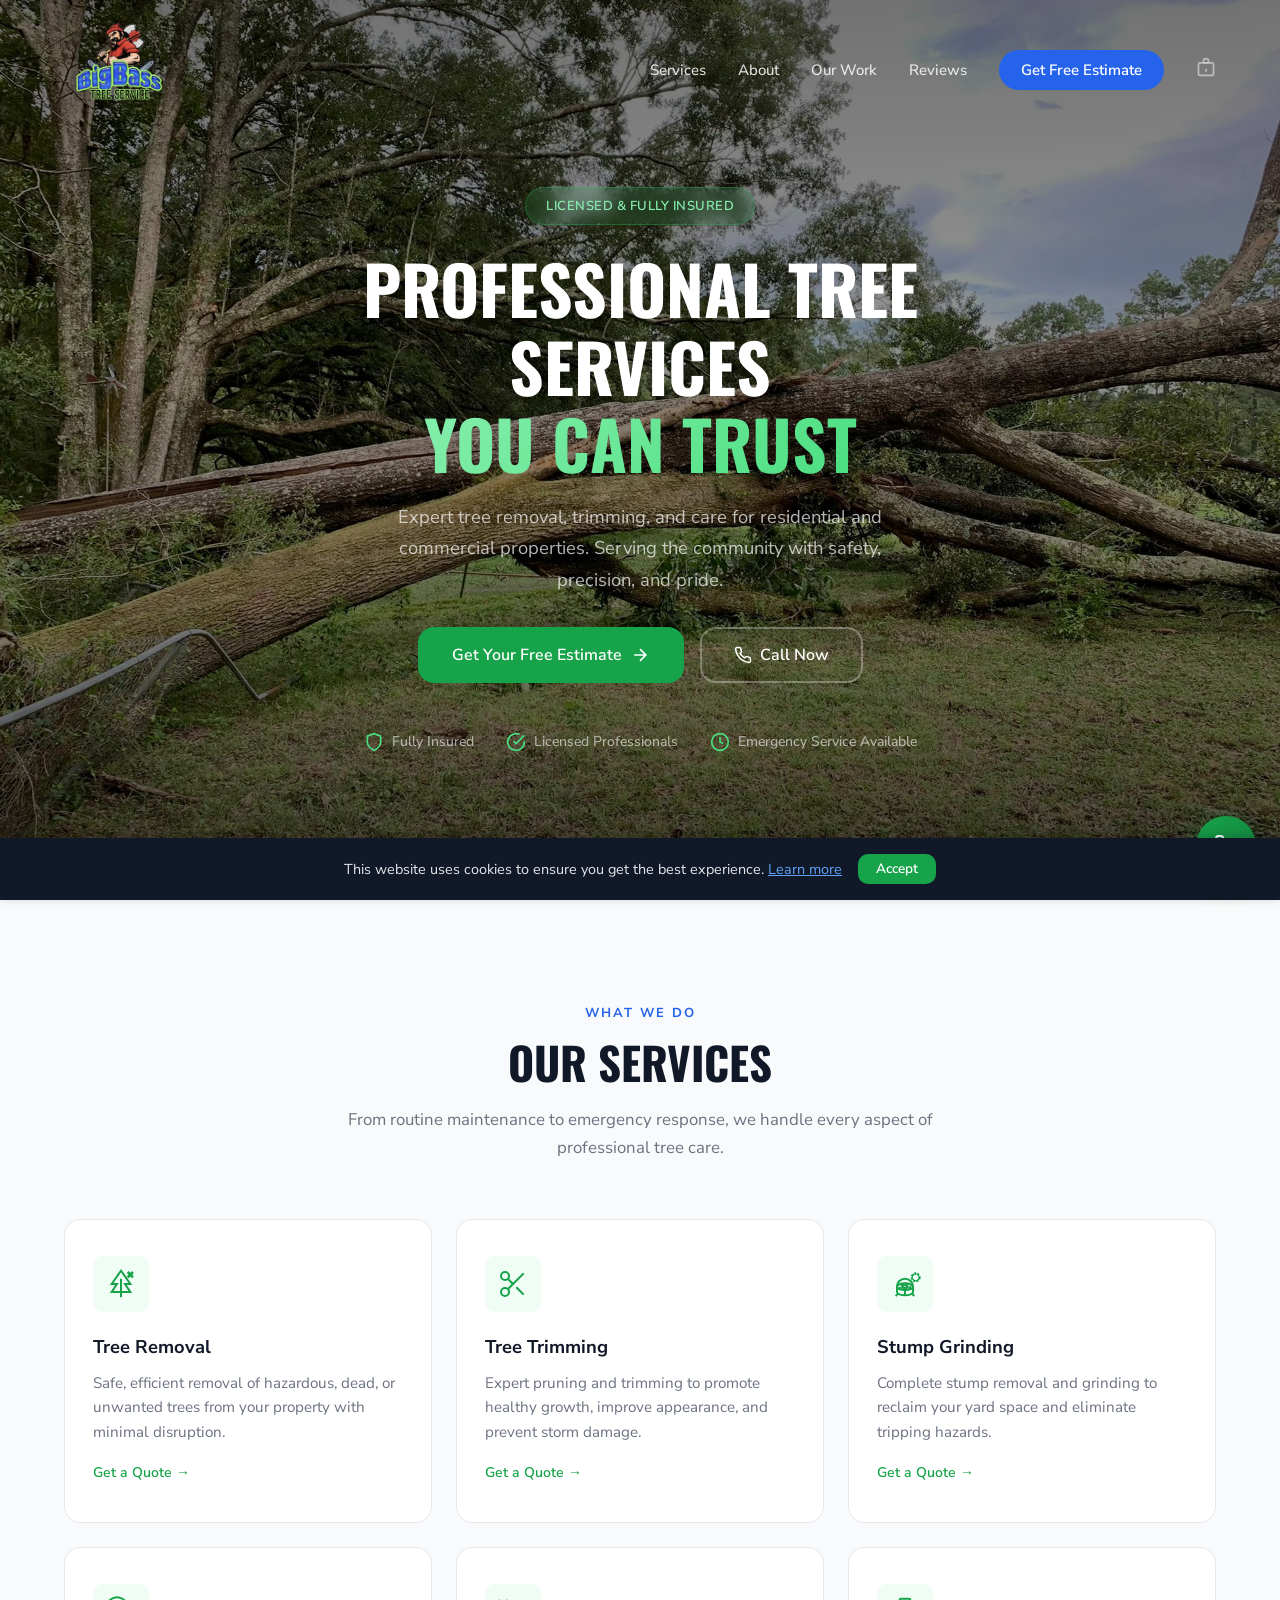
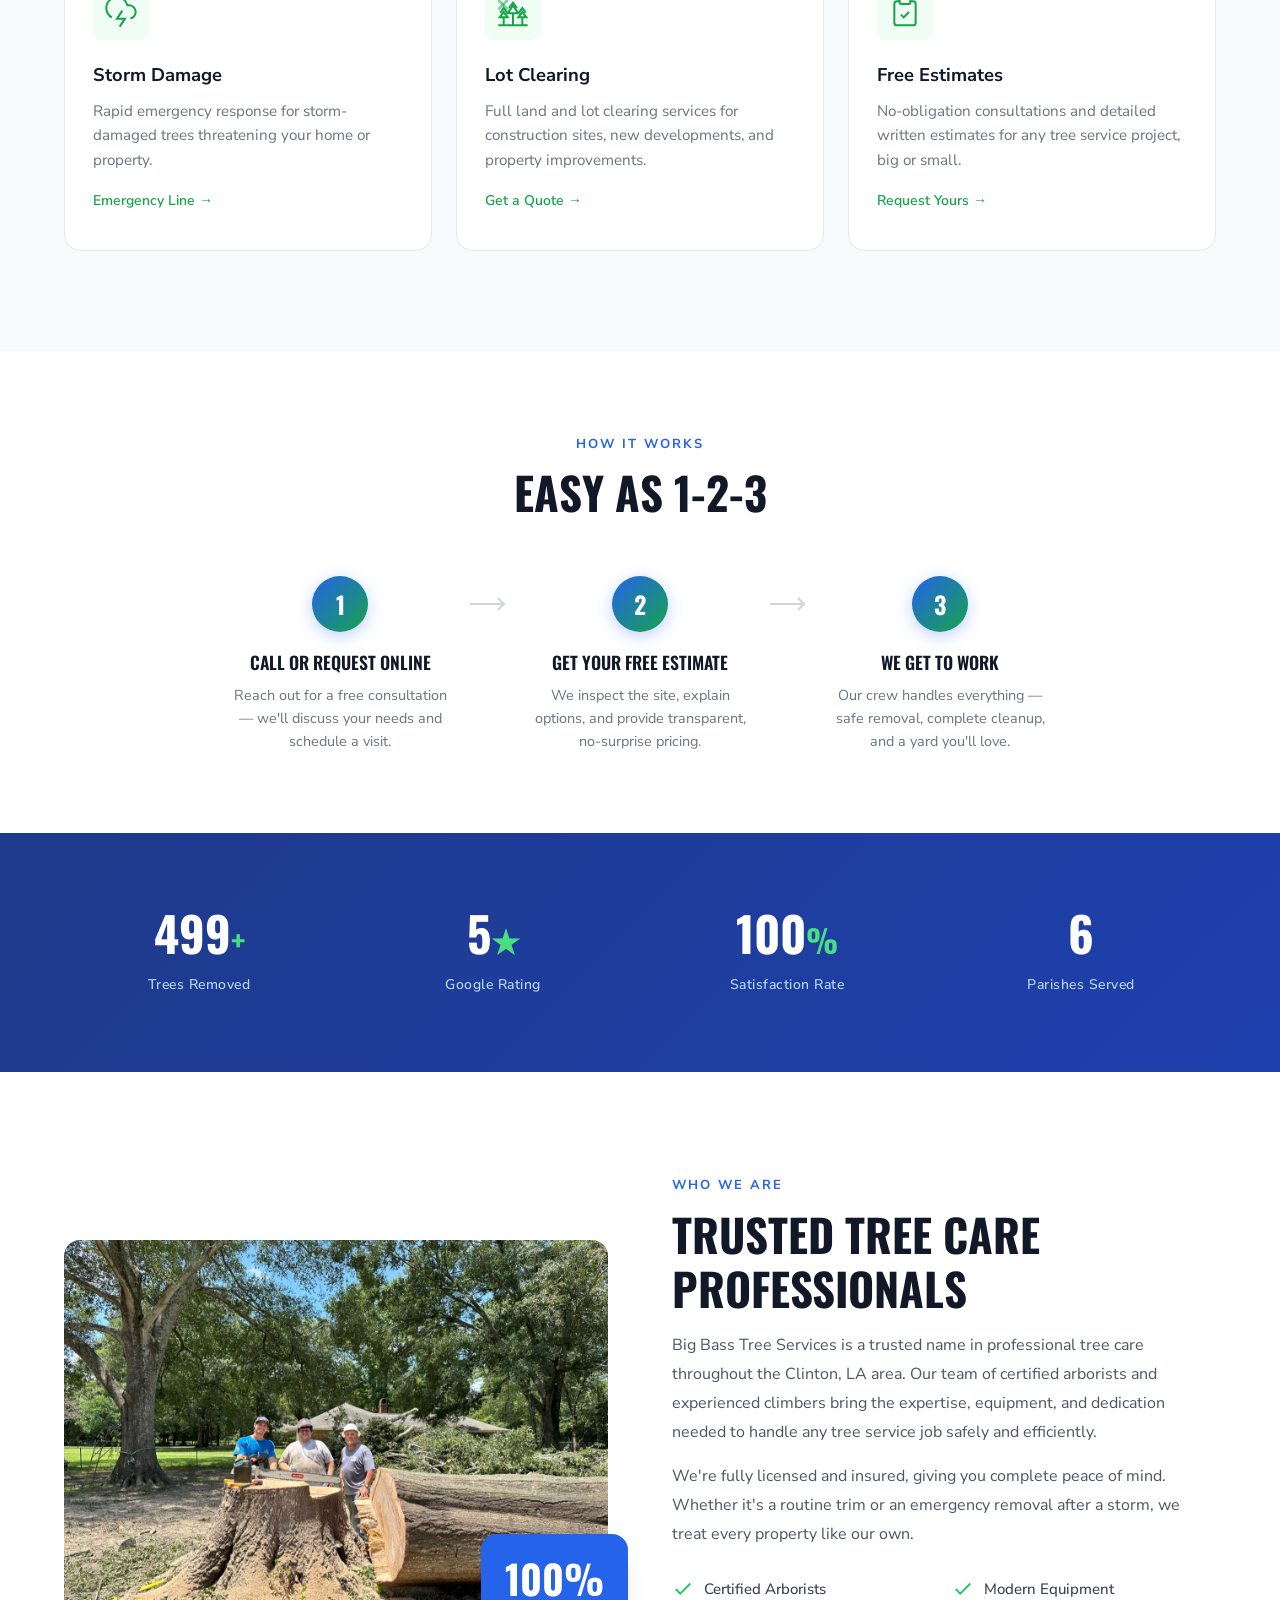
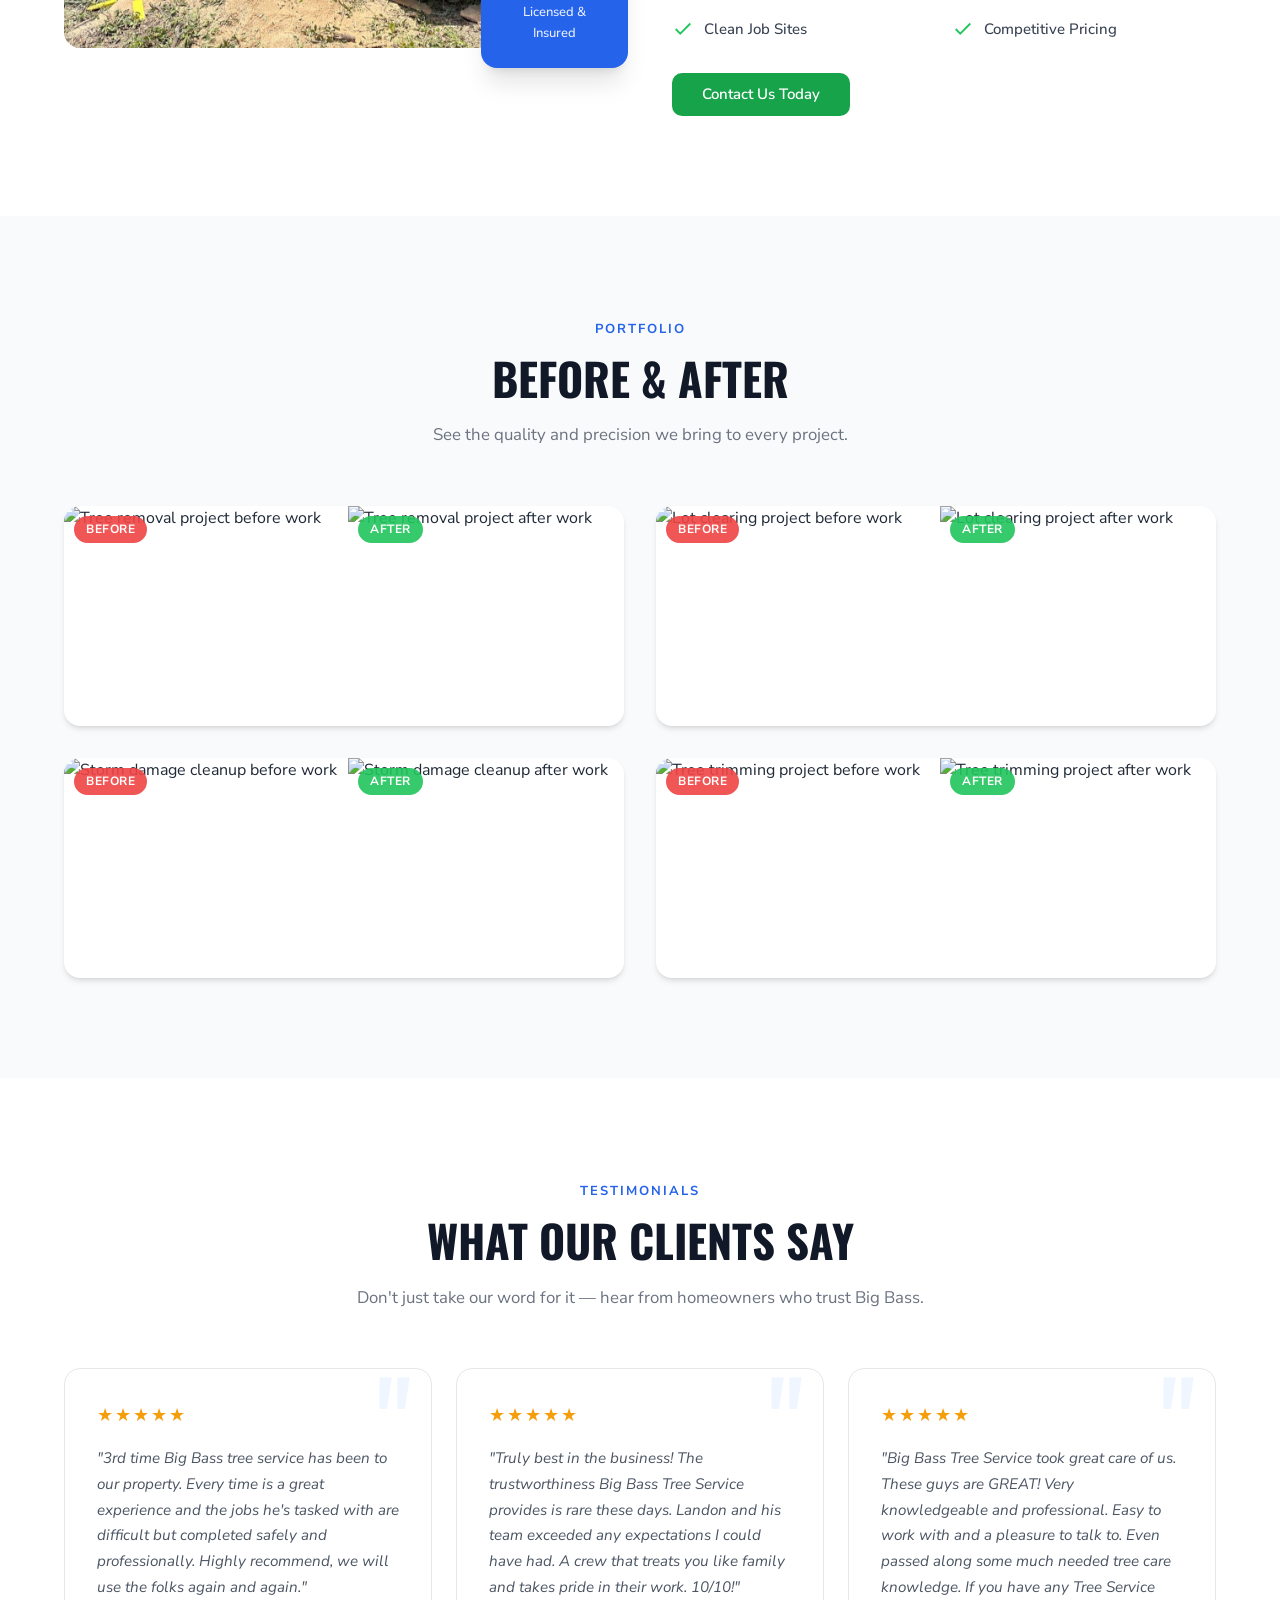
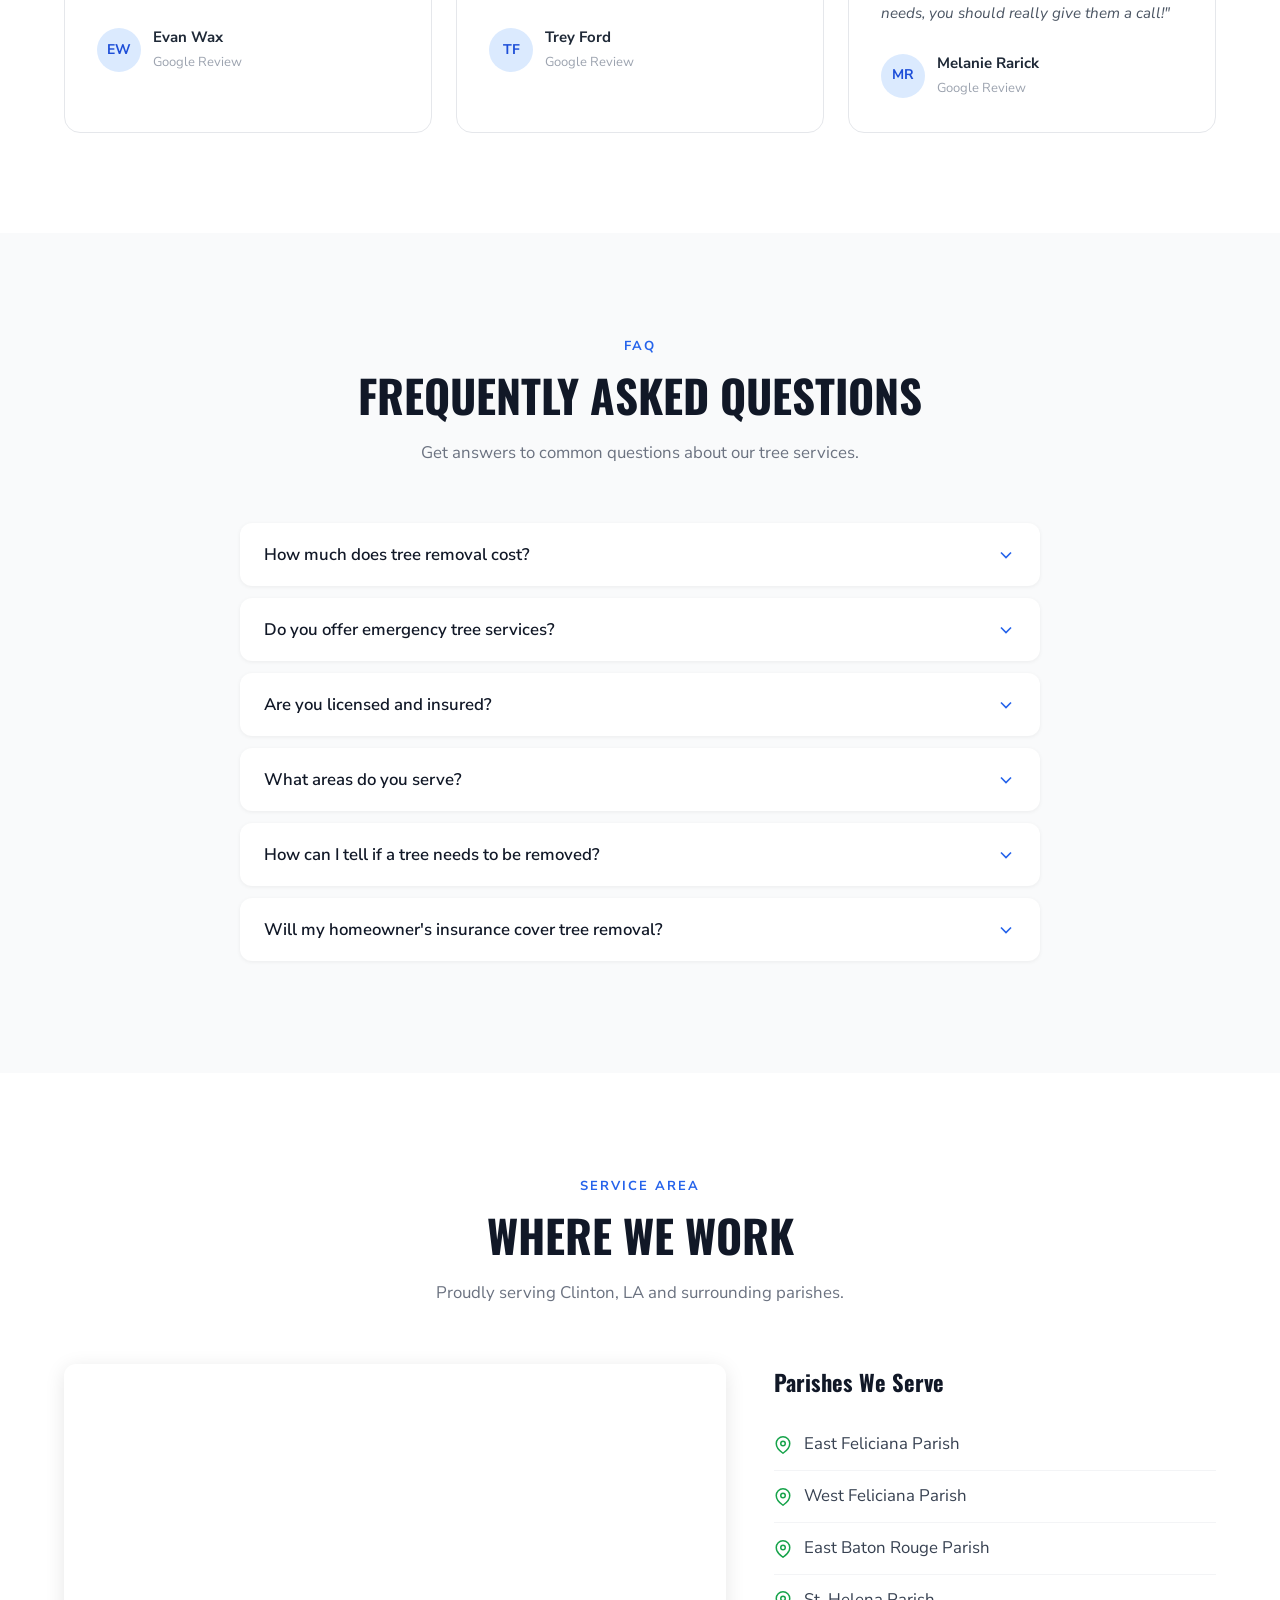
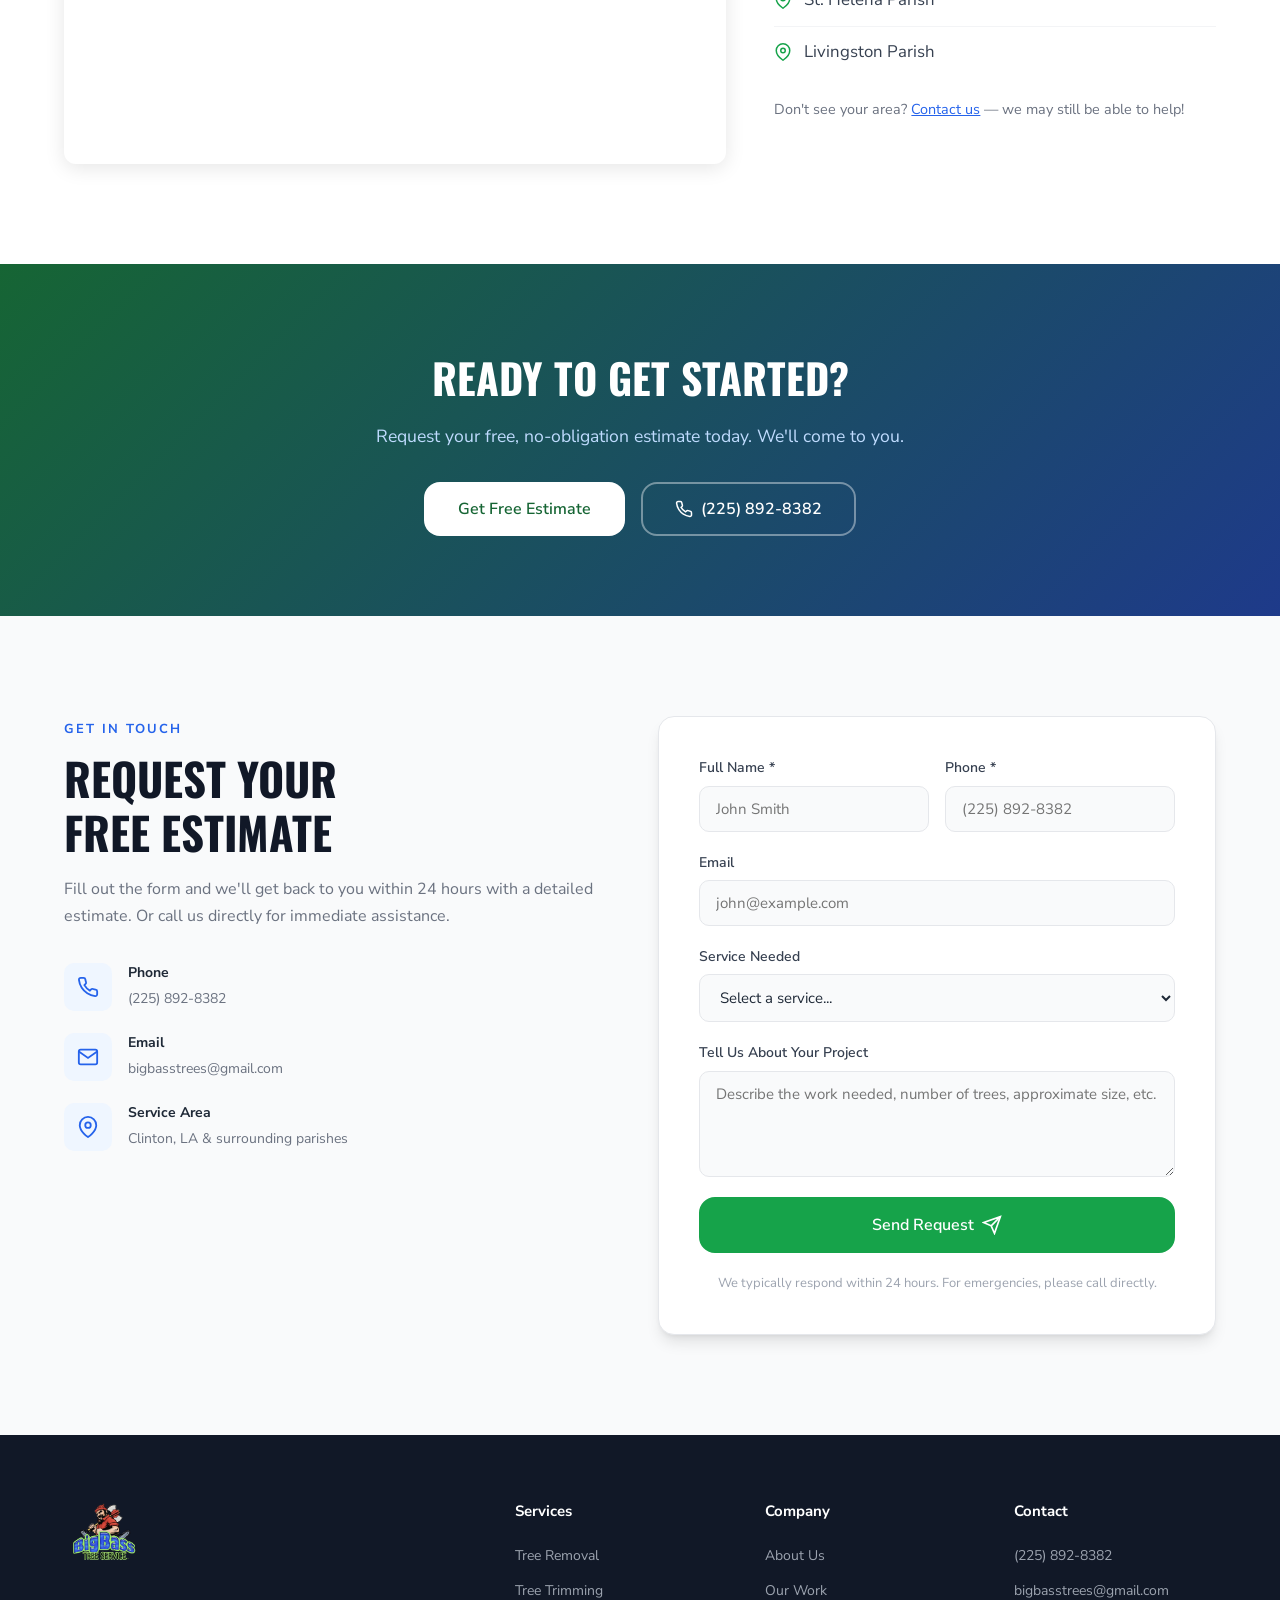
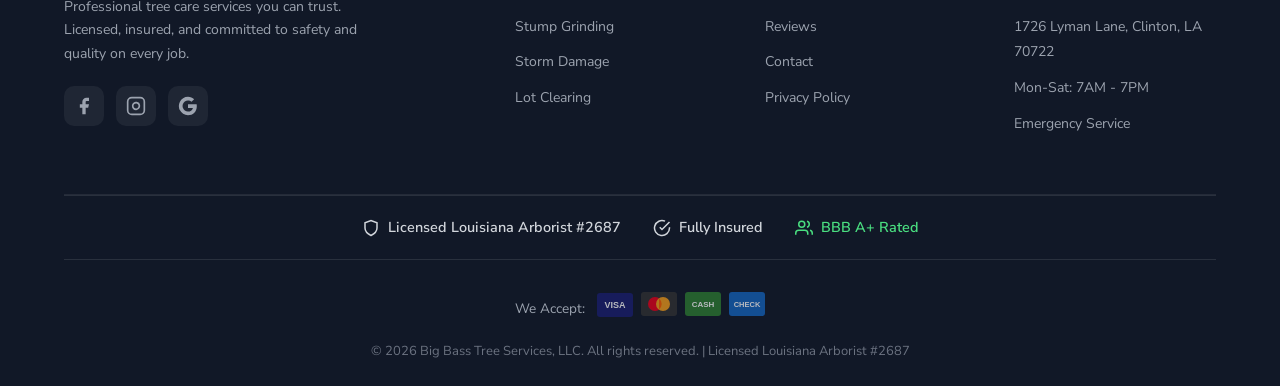
==== commit 23176841: "Replace stock reviews with real Google reviews, fix hero-5.jpeg extension, update Google social link" ====
--- a/Website/index.html
+++ b/Website/index.html
@@ -189,7 +189,7 @@
       <div class="hero-slide" aria-hidden="true" style="background-image: url('images/hero-2.jpg')"></div>
       <div class="hero-slide" aria-hidden="true" style="background-image: url('images/hero-3.jpg')"></div>
       <div class="hero-slide" aria-hidden="true" style="background-image: url('images/hero-4.jpg')"></div>
-      <div class="hero-slide" aria-hidden="true" style="background-image: url('images/hero-5.jpg')"></div>
+      <div class="hero-slide" aria-hidden="true" style="background-image: url('images/hero-5.jpeg')"></div>
     </div>
     <button class="hero-slideshow-pause" id="slideshowPause" aria-label="Pause slideshow">
       <svg class="pause-icon" width="16" height="16" viewBox="0 0 24 24" fill="currentColor"><rect x="6" y="4" width="4" height="16"/><rect x="14" y="4" width="4" height="16"/></svg>
@@ -472,34 +472,34 @@
       <div class="testimonials-grid">
         <div class="testimonial-card" data-animate="fade-up" data-delay="0">
           <div class="testimonial-stars">★★★★★</div>
-          <p class="testimonial-text">"Big Bass removed a massive dead oak that was leaning toward our house. They were professional, quick, and left our yard spotless. Highly recommend!"</p>
+          <p class="testimonial-text">"3rd time Big Bass tree service has been to our property. Every time is a great experience and the jobs he's tasked with are difficult but completed safely and professionally. Highly recommend, we will use the folks again and again."</p>
           <div class="testimonial-author">
-            <div class="author-avatar">JM</div>
+            <div class="author-avatar">EW</div>
             <div>
-              <strong class="author-name">John M.</strong>
-              <span class="author-role">Homeowner</span>
+              <strong class="author-name">Evan Wax</strong>
+              <span class="author-role">Google Review</span>
             </div>
           </div>
         </div>
         <div class="testimonial-card" data-animate="fade-up" data-delay="150">
           <div class="testimonial-stars">★★★★★</div>
-          <p class="testimonial-text">"Called them after a storm knocked a tree onto our fence. They were out within 2 hours and had everything cleaned up by end of day. Amazing service."</p>
+          <p class="testimonial-text">"Truly best in the business! The trustworthiness Big Bass Tree Service provides is rare these days. Landon and his team exceeded any expectations I could have had. A crew that treats you like family and takes pride in their work. 10/10!"</p>
           <div class="testimonial-author">
-            <div class="author-avatar">SR</div>
+            <div class="author-avatar">TF</div>
             <div>
-              <strong class="author-name">Sarah R.</strong>
-              <span class="author-role">Homeowner</span>
+              <strong class="author-name">Trey Ford</strong>
+              <span class="author-role">Google Review</span>
             </div>
           </div>
         </div>
         <div class="testimonial-card" data-animate="fade-up" data-delay="300">
           <div class="testimonial-stars">★★★★★</div>
-          <p class="testimonial-text">"Fair pricing, honest assessment, and top-quality work. They trimmed several large trees on our property and everything looks fantastic."</p>
+          <p class="testimonial-text">"Big Bass Tree Service took great care of us. These guys are GREAT! Very knowledgeable and professional. Easy to work with and a pleasure to talk to. Even passed along some much needed tree care knowledge. If you have any Tree Service needs, you should really give them a call!"</p>
           <div class="testimonial-author">
-            <div class="author-avatar">DK</div>
+            <div class="author-avatar">MR</div>
             <div>
-              <strong class="author-name">David K.</strong>
-              <span class="author-role">Property Manager</span>
+              <strong class="author-name">Melanie Rarick</strong>
+              <span class="author-role">Google Review</span>
             </div>
           </div>
         </div>
@@ -726,7 +726,7 @@
             <a href="https://www.instagram.com/bigbasstreeservicellc/" target="_blank" rel="noopener noreferrer" aria-label="Instagram" class="social-link">
               <svg width="20" height="20" viewBox="0 0 24 24" fill="none" stroke="currentColor" stroke-width="2"><rect x="2" y="2" width="20" height="20" rx="5" ry="5"/><path d="M16 11.37A4 4 0 1 1 12.63 8 4 4 0 0 1 16 11.37z"/><line x1="17.5" y1="6.5" x2="17.51" y2="6.5"/></svg>
             </a>
-            <a href="https://www.google.com/maps/place/Big+Bass+Tree+Service,+LLC" target="_blank" rel="noopener noreferrer" aria-label="Google" class="social-link">
+            <a href="https://share.google/KI83KCT0TIln5skFm" target="_blank" rel="noopener noreferrer" aria-label="Google Reviews" class="social-link">
               <svg width="20" height="20" viewBox="0 0 24 24" fill="currentColor"><path d="M22.56 12.25c0-.78-.07-1.53-.2-2.25H12v4.26h5.92a5.06 5.06 0 01-2.2 3.32v2.77h3.57c2.08-1.92 3.28-4.74 3.28-8.1z"/><path d="M12 23c2.97 0 5.46-.98 7.28-2.66l-3.57-2.77c-.98.66-2.23 1.06-3.71 1.06-2.86 0-5.29-1.93-6.16-4.53H2.18v2.84C3.99 20.53 7.7 23 12 23z"/><path d="M5.84 14.09c-.22-.66-.35-1.36-.35-2.09s.13-1.43.35-2.09V7.07H2.18C1.43 8.55 1 10.22 1 12s.43 3.45 1.18 4.93l2.85-2.22.81-.62z"/><path d="M12 5.38c1.62 0 3.06.56 4.21 1.64l3.15-3.15C17.45 2.09 14.97 1 12 1 7.7 1 3.99 3.47 2.18 7.07l3.66 2.84c.87-2.6 3.3-4.53 6.16-4.53z"/></svg>
             </a>
           </div>
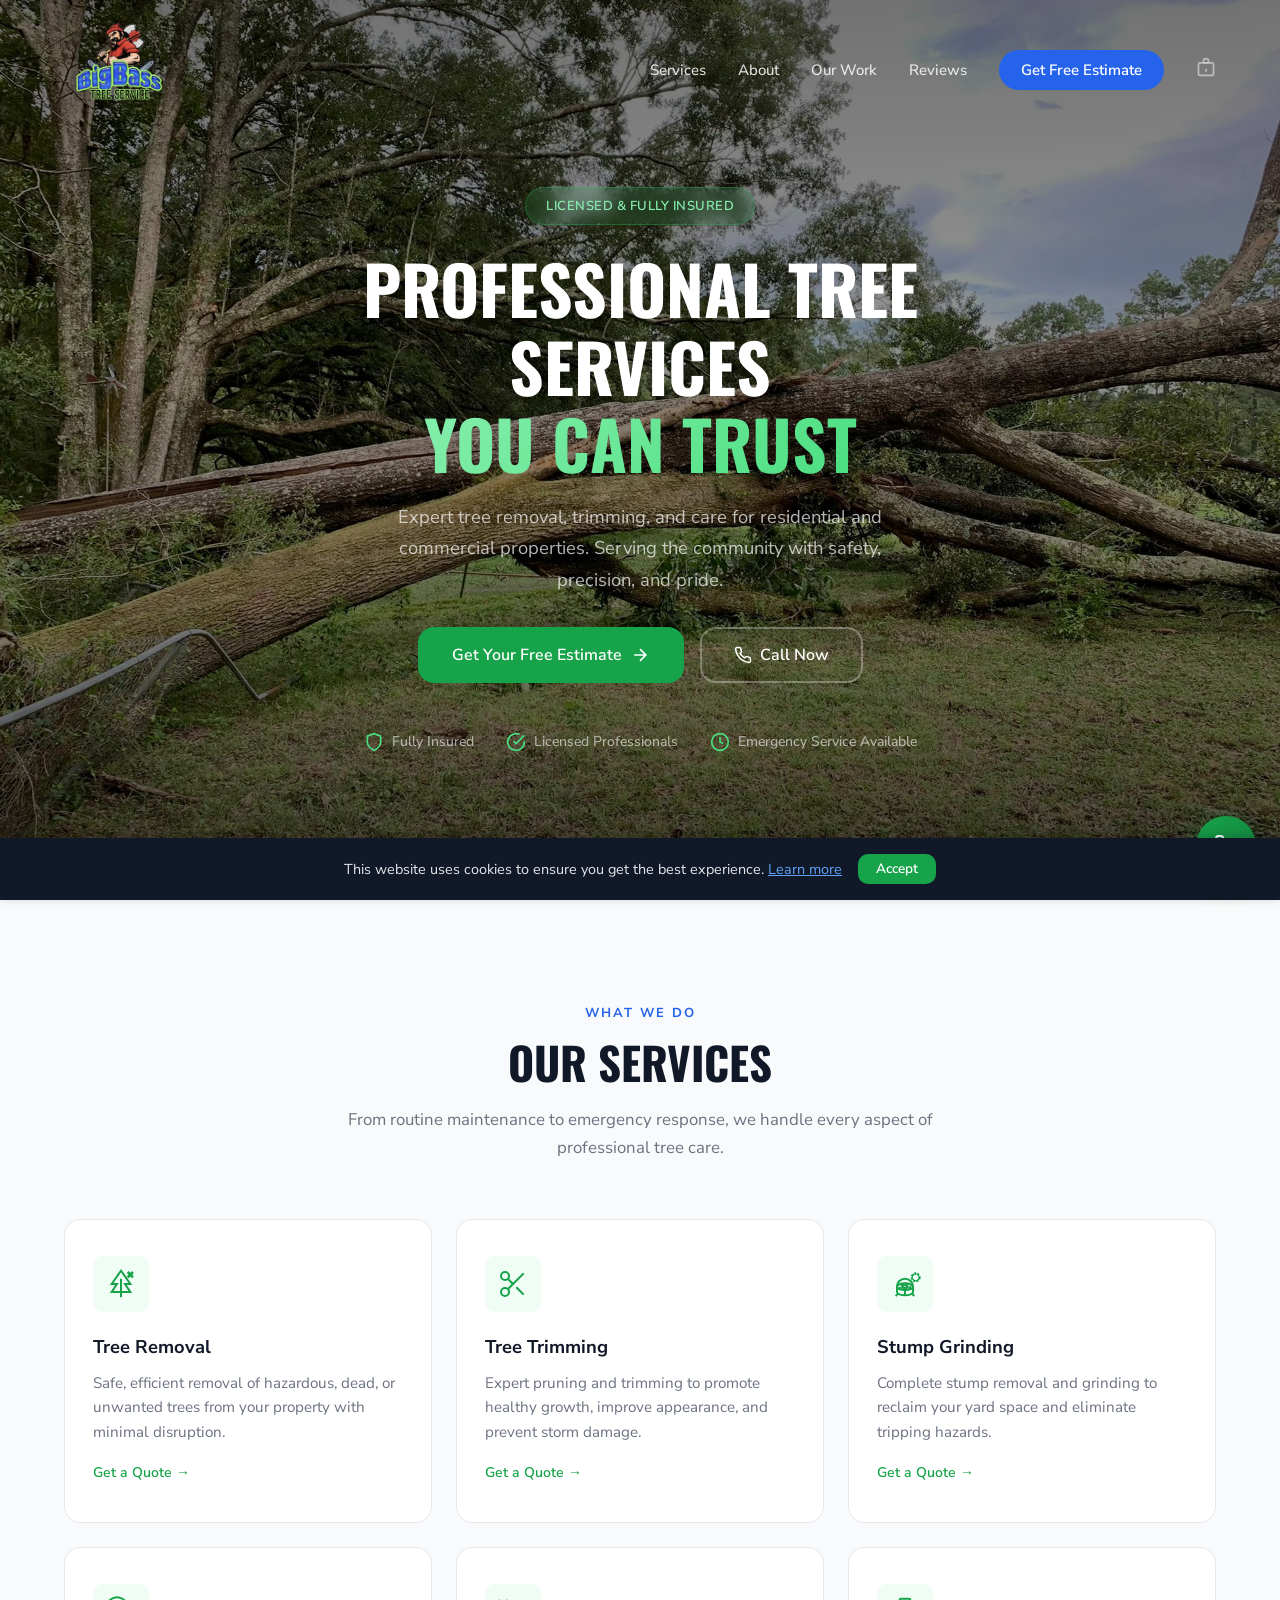
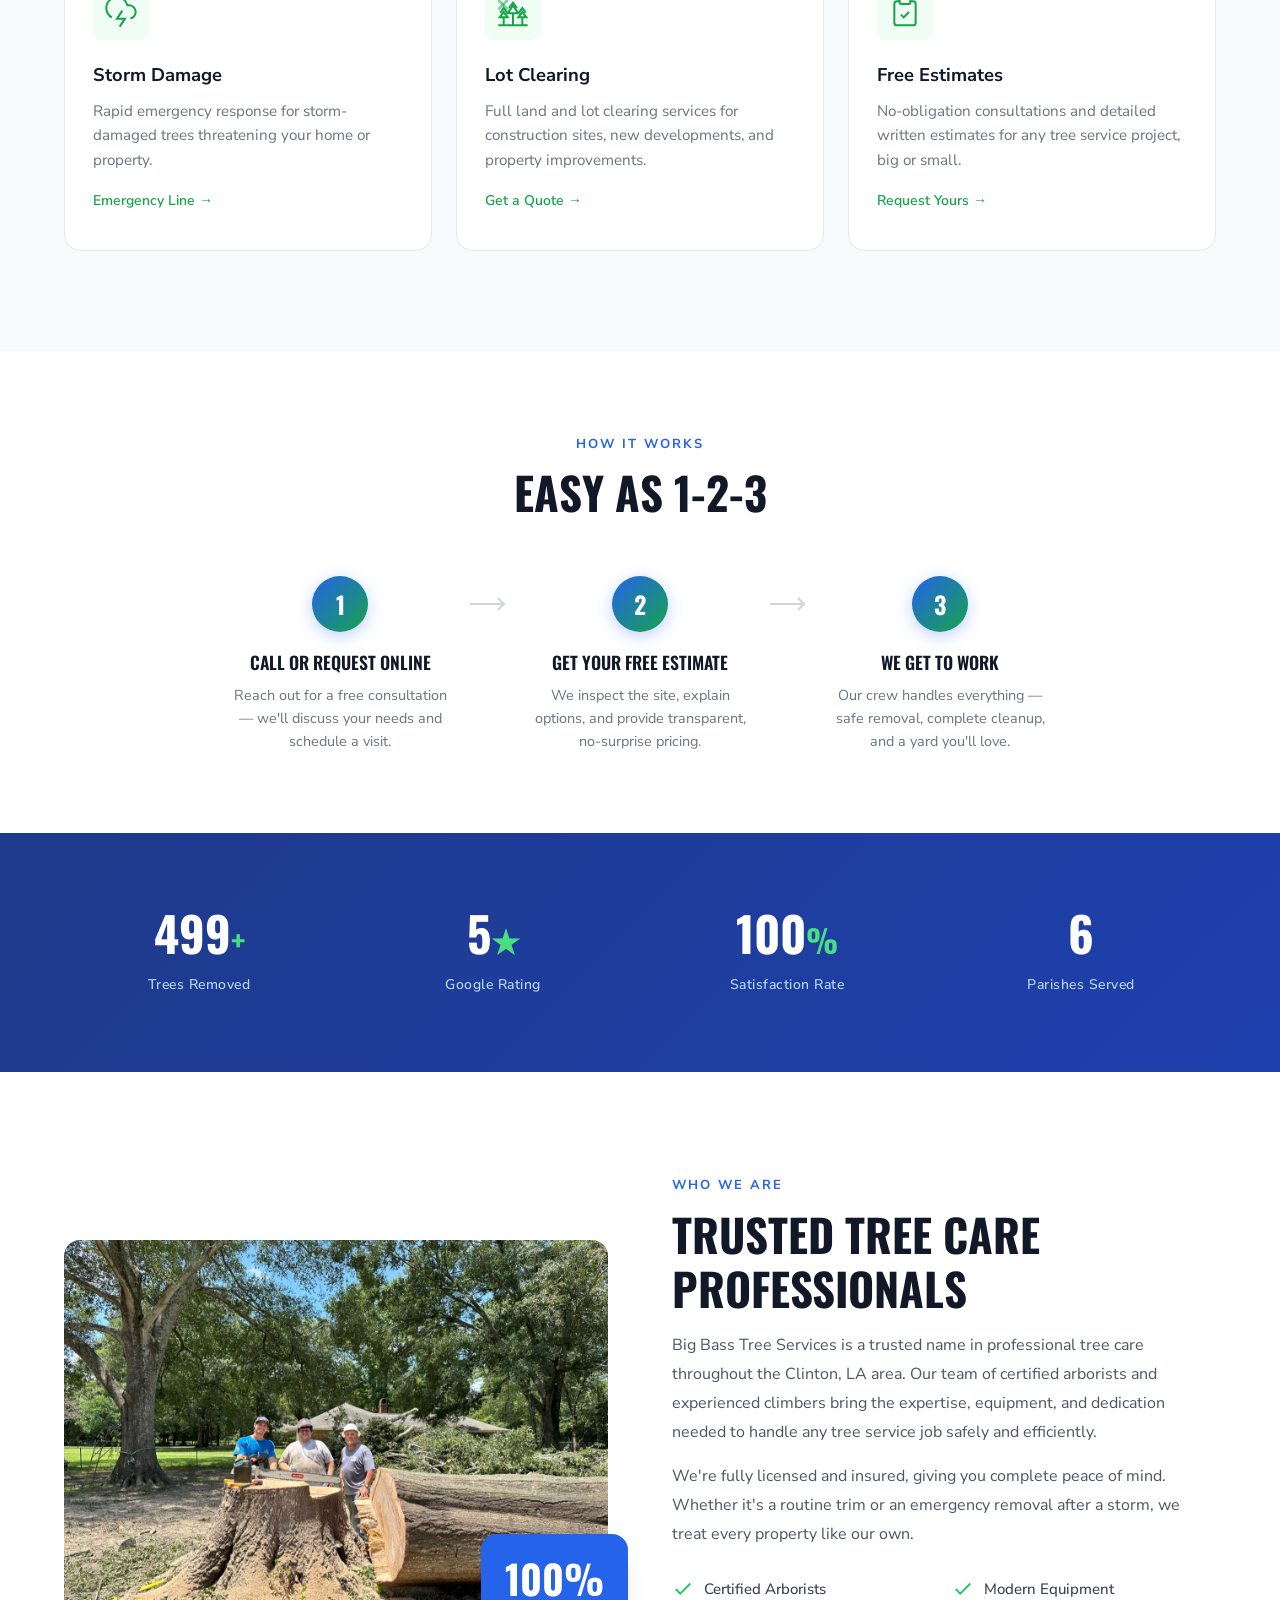
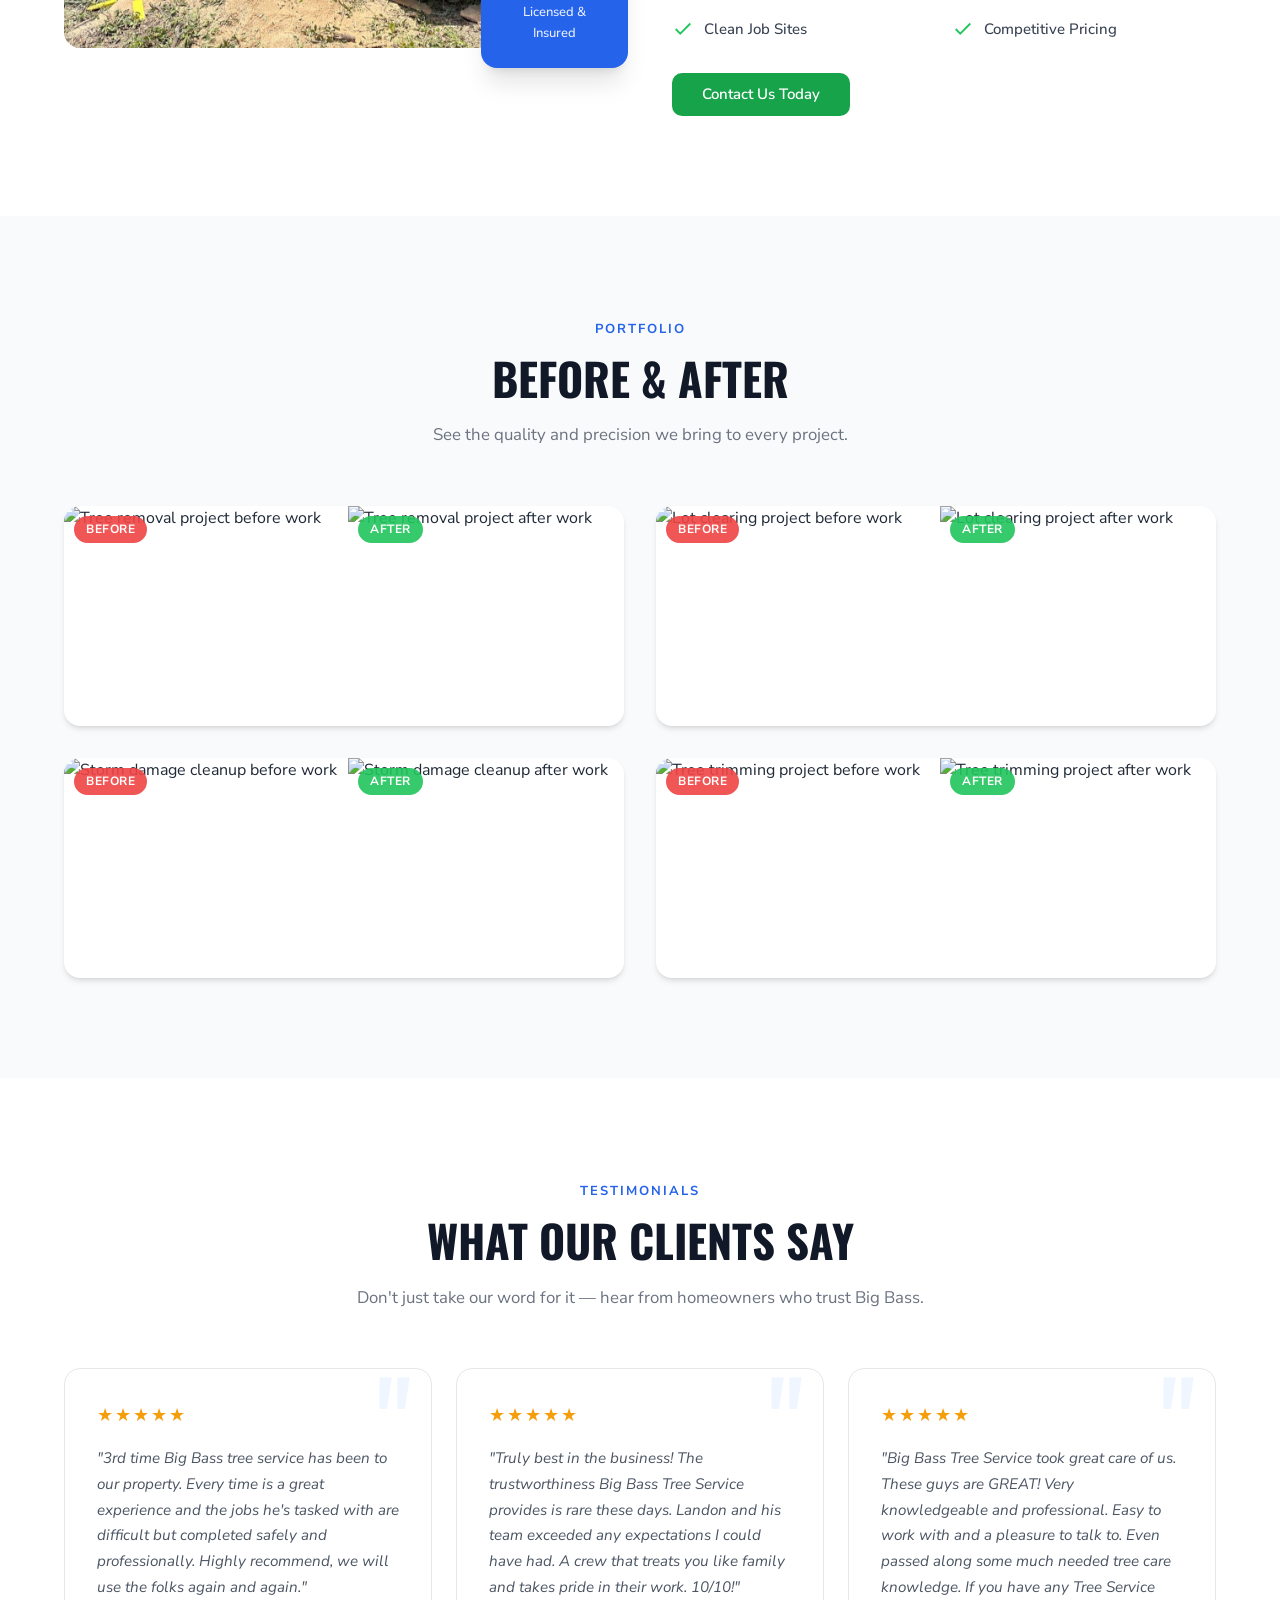
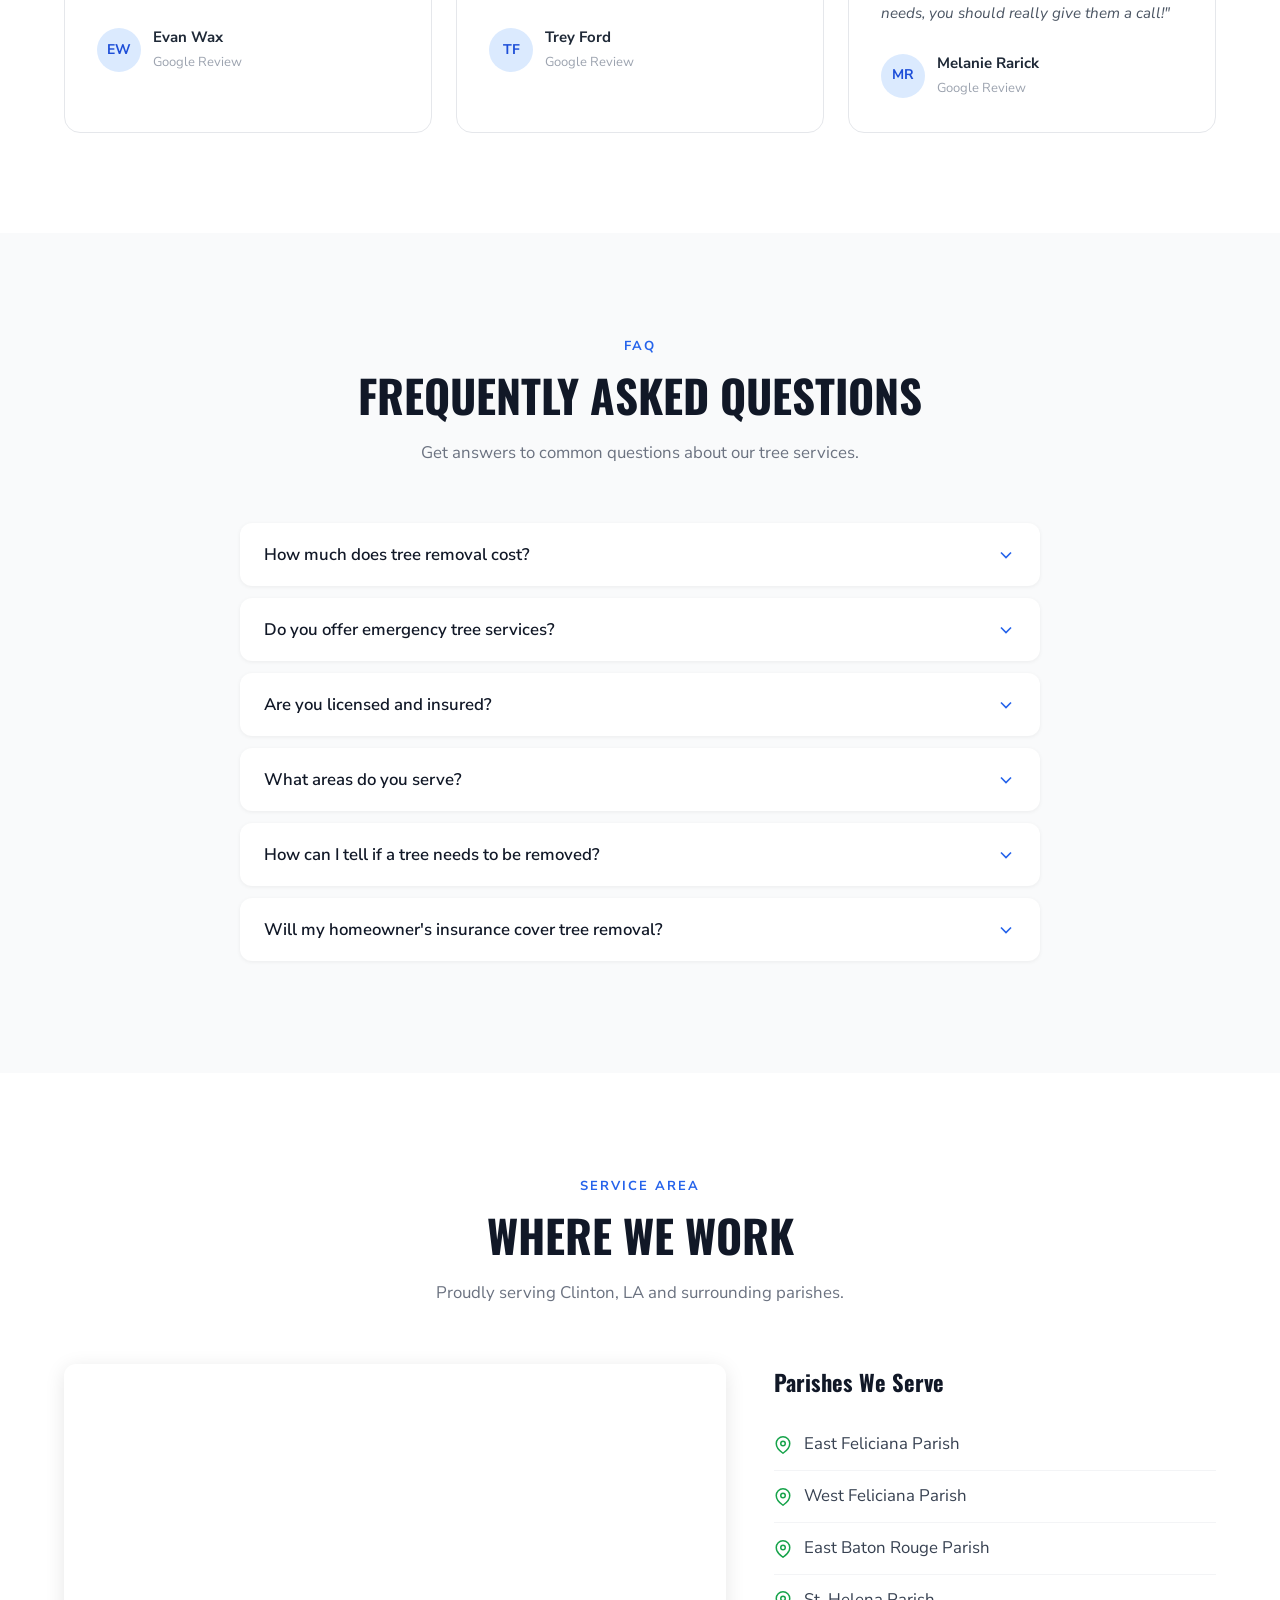
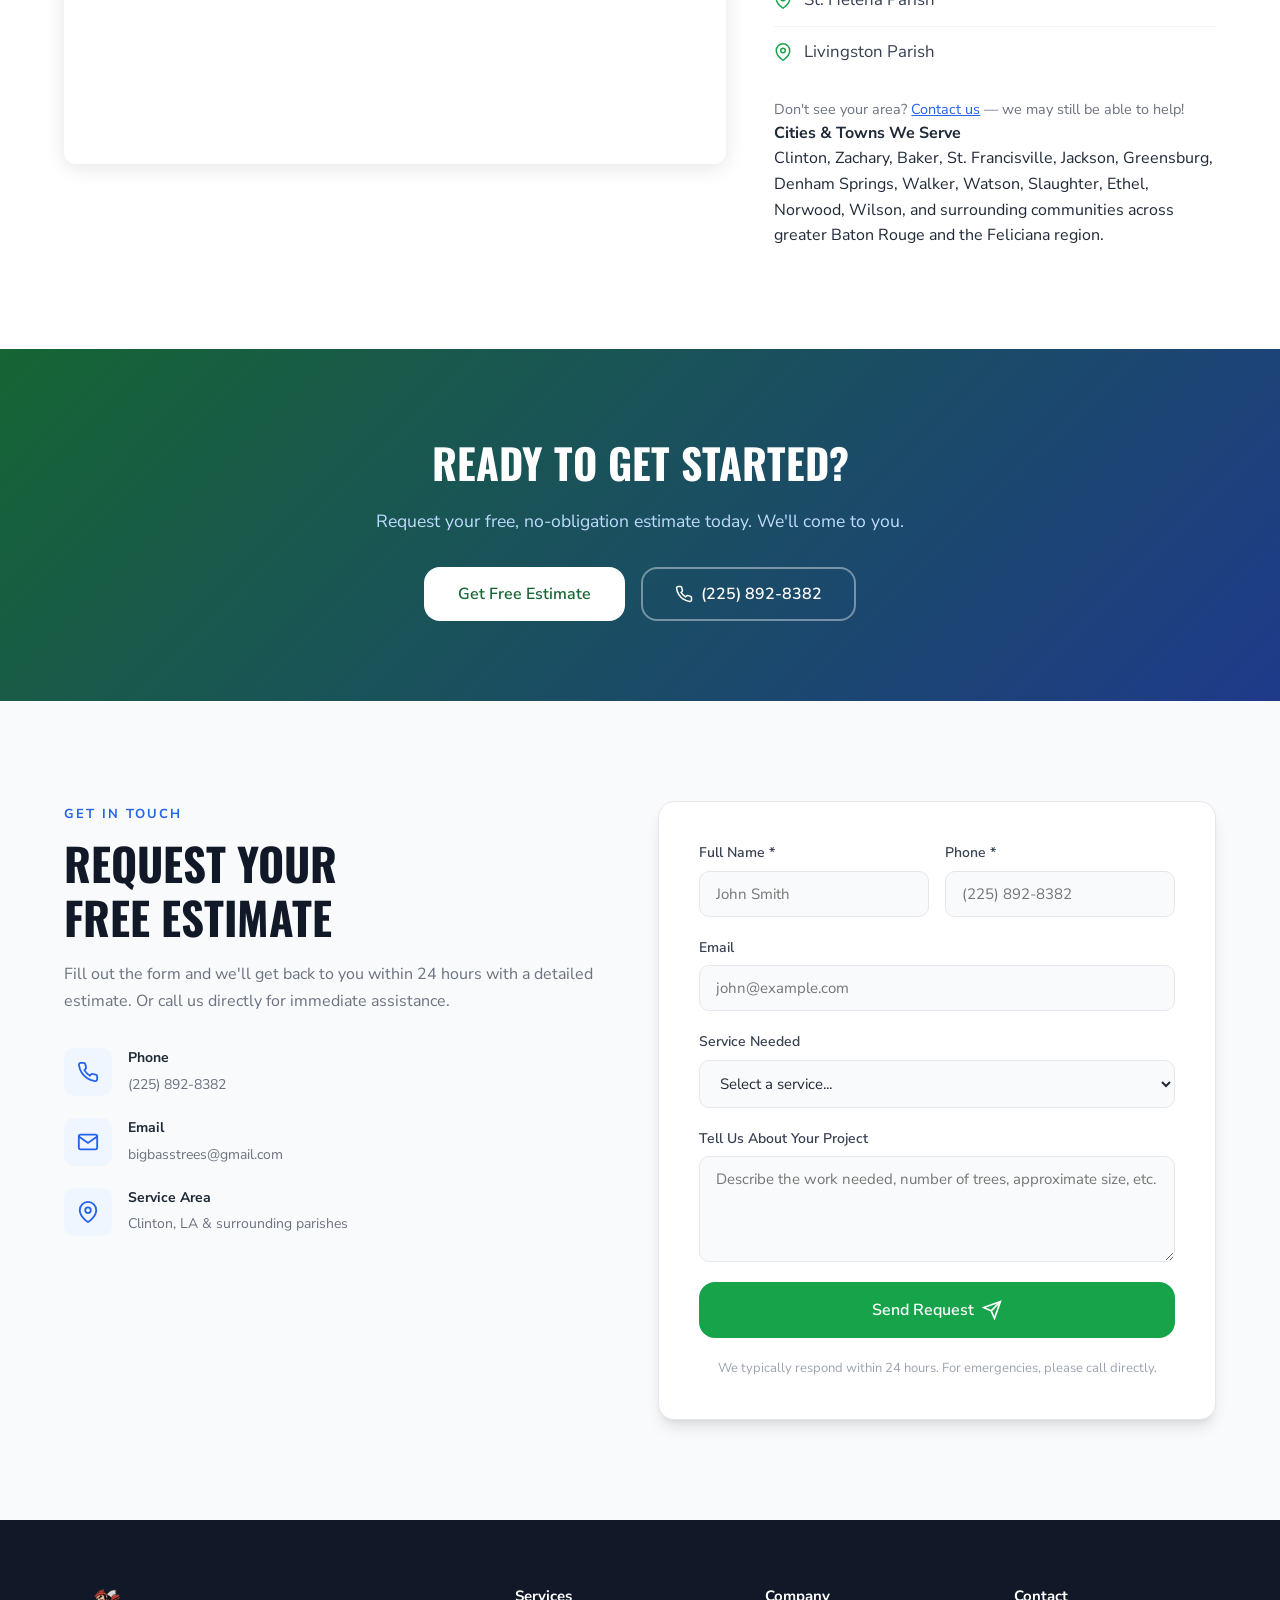
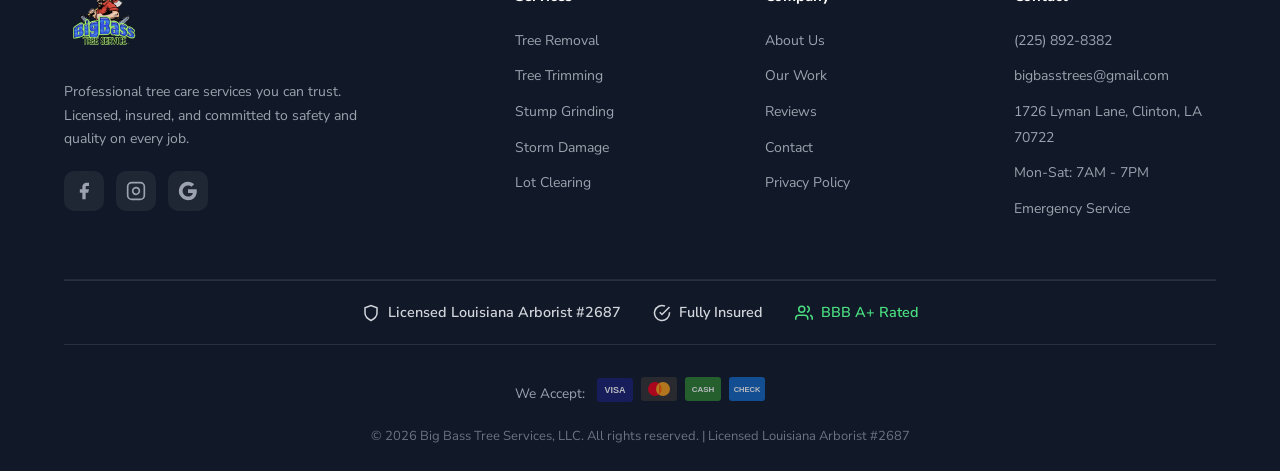
==== commit c16c2d6a: "Security hardening, email templates, and SEO optimization Security Fixes: - Lock down storage.rules:" ====
--- a/Website/index.html
+++ b/Website/index.html
@@ -5,6 +5,10 @@
   <meta name="viewport" content="width=device-width, initial-scale=1.0">
   <title>Big Bass Tree Services | Professional Tree Care</title>
   <meta name="description" content="Big Bass Tree Services provides expert tree removal, trimming, stump grinding, and emergency storm services in Clinton, LA and surrounding parishes. Licensed, insured, and trusted by homeowners across East Feliciana and the greater Baton Rouge area.">
+  <meta name="geo.region" content="US-LA">
+  <meta name="geo.placename" content="Clinton, Louisiana">
+  <meta name="geo.position" content="30.8638;-91.0154">
+  <meta name="ICBM" content="30.8638, -91.0154">
   <link rel="canonical" href="https://www.bigbasstreeservice.com/">
 
   <!-- Open Graph -->
@@ -70,7 +74,8 @@
     ],
     "sameAs": [
       "https://www.facebook.com/bigbasstreeservicellc",
-      "https://www.instagram.com/bigbasstreeservicellc/"
+      "https://www.instagram.com/bigbasstreeservicellc/",
+      "https://www.google.com/maps/place/Big+Bass+Tree+Services"
     ],
     "priceRange": "$$",
     "description": "Professional tree removal, trimming, stump grinding, lot clearing, and emergency storm damage services in Clinton, LA and surrounding parishes. Licensed, insured, and trusted.",
@@ -151,6 +156,53 @@
     ]
   }
   </script>
+
+  <!-- JSON-LD: BreadcrumbList -->
+  <script type="application/ld+json">
+  {
+    "@context": "https://schema.org",
+    "@type": "BreadcrumbList",
+    "itemListElement": [
+      { "@type": "ListItem", "position": 1, "name": "Home", "item": "https://www.bigbasstreeservice.com/" },
+      { "@type": "ListItem", "position": 2, "name": "Services", "item": "https://www.bigbasstreeservice.com/#services" },
+      { "@type": "ListItem", "position": 3, "name": "About", "item": "https://www.bigbasstreeservice.com/#about" },
+      { "@type": "ListItem", "position": 4, "name": "Contact", "item": "https://www.bigbasstreeservice.com/#contact" }
+    ]
+  }
+  </script>
+
+  <!-- JSON-LD: Individual Service Offerings -->
+  <script type="application/ld+json">
+  [
+    {
+      "@context": "https://schema.org",
+      "@type": "Service",
+      "name": "Tree Removal",
+      "description": "Safe and professional tree removal services for residential and commercial properties in Clinton, LA and surrounding parishes including East Feliciana, West Feliciana, East Baton Rouge, St. Helena, and Livingston Parish.",
+      "provider": { "@type": "TreeService", "name": "Big Bass Tree Services, LLC" },
+      "areaServed": ["Clinton", "Zachary", "Baker", "St. Francisville", "Greensburg", "Denham Springs", "Baton Rouge"],
+      "serviceType": "Tree Removal"
+    },
+    {
+      "@context": "https://schema.org",
+      "@type": "Service",
+      "name": "Stump Grinding",
+      "description": "Complete stump grinding and removal services. We eliminate unsightly stumps and restore your yard to a clean, usable state. Serving East Feliciana Parish and surrounding areas.",
+      "provider": { "@type": "TreeService", "name": "Big Bass Tree Services, LLC" },
+      "areaServed": ["Clinton", "Zachary", "Baker", "St. Francisville", "Greensburg", "Denham Springs", "Baton Rouge"],
+      "serviceType": "Stump Grinding"
+    },
+    {
+      "@context": "https://schema.org",
+      "@type": "Service",
+      "name": "Emergency Storm Damage Cleanup",
+      "description": "24/7 emergency tree and storm damage cleanup services. Fast response for fallen trees, dangerous limbs, and storm debris in the greater Baton Rouge area.",
+      "provider": { "@type": "TreeService", "name": "Big Bass Tree Services, LLC" },
+      "areaServed": ["Clinton", "Zachary", "Baker", "St. Francisville", "Greensburg", "Denham Springs", "Baton Rouge"],
+      "serviceType": "Emergency Tree Service"
+    }
+  ]
+  </script>
 </head>
 <body>
 
@@ -611,6 +663,10 @@
             </li>
           </ul>
           <p class="parish-note">Don't see your area? <a href="#contact">Contact us</a> — we may still be able to help!</p>
+          <div class="service-cities">
+            <h4>Cities &amp; Towns We Serve</h4>
+            <p>Clinton, Zachary, Baker, St. Francisville, Jackson, Greensburg, Denham Springs, Walker, Watson, Slaughter, Ethel, Norwood, Wilson, and surrounding communities across greater Baton Rouge and the Feliciana region.</p>
+          </div>
         </div>
       </div>
     </div>
@@ -821,6 +877,7 @@
     <button class="btn btn-primary btn-sm" id="cookieAccept">Accept</button>
   </div>
 
+  <script src="https://cdn.jsdelivr.net/npm/@emailjs/browser@4/dist/email.min.js" integrity="sha384-SALc35EccAf6RzGw4iNsyj7kTPr33K7RoGzYu+7heZhT8s0GZouafRiCg1qy44AS" crossorigin="anonymous"></script>
   <script src="js/main.js"></script>
   <script src="https://unpkg.com/leaflet@1.9.4/dist/leaflet.js" integrity="sha256-20nQCchB9co0qIjJZRGuk2/Z9VM+kNiyxNV1lvTlZBo=" crossorigin=""></script>
   <script>
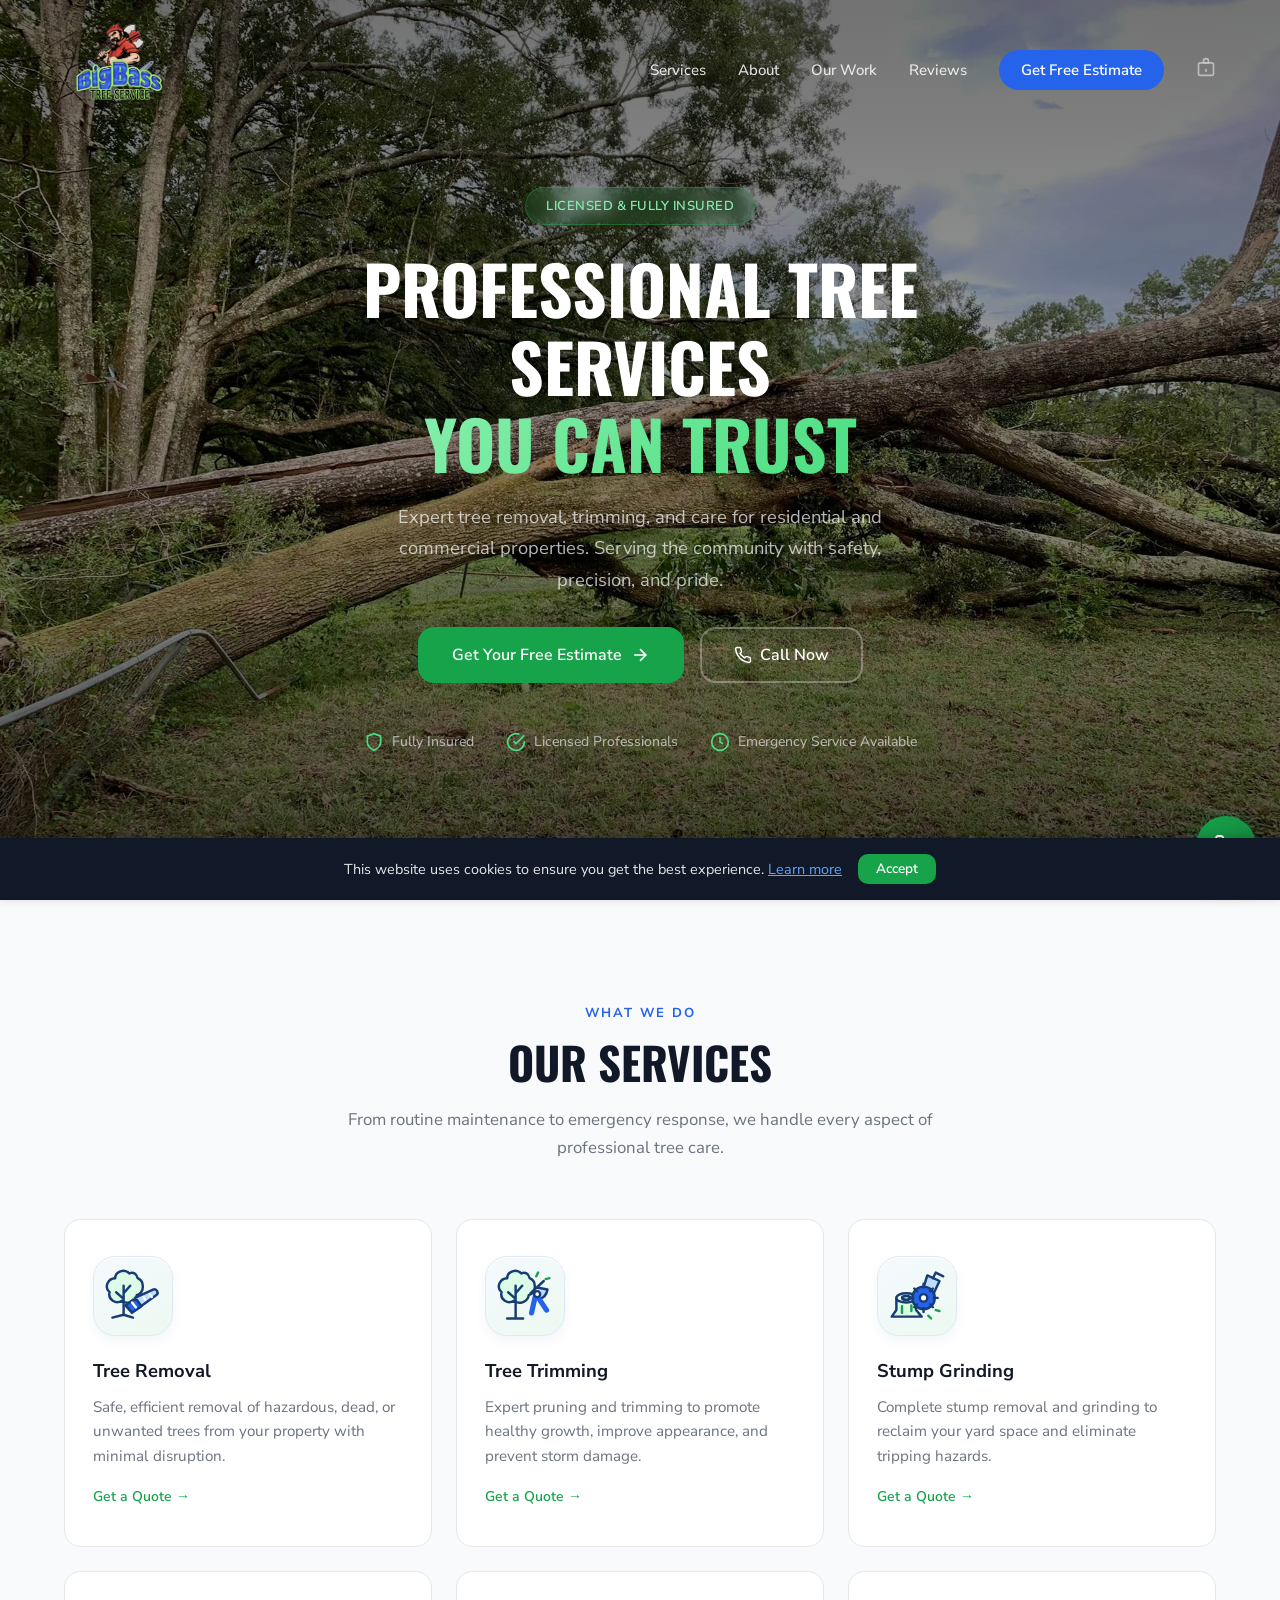
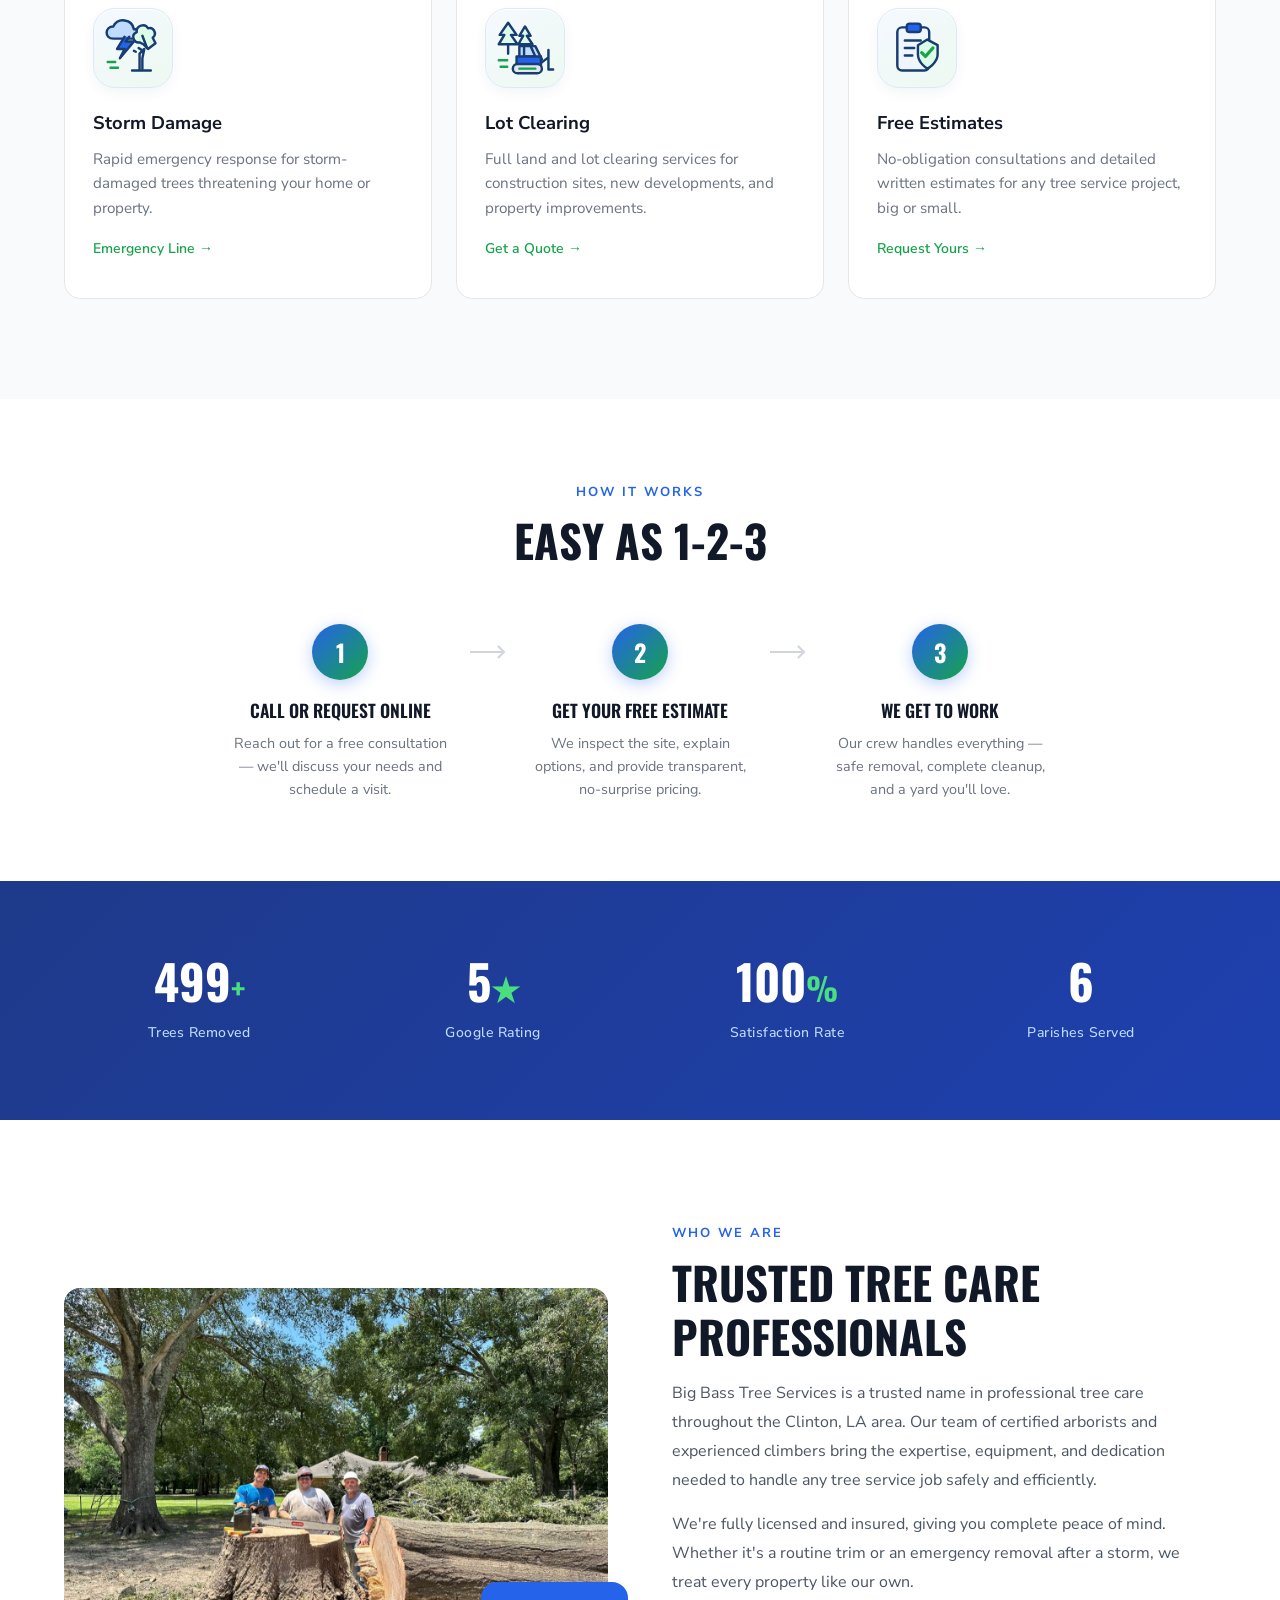
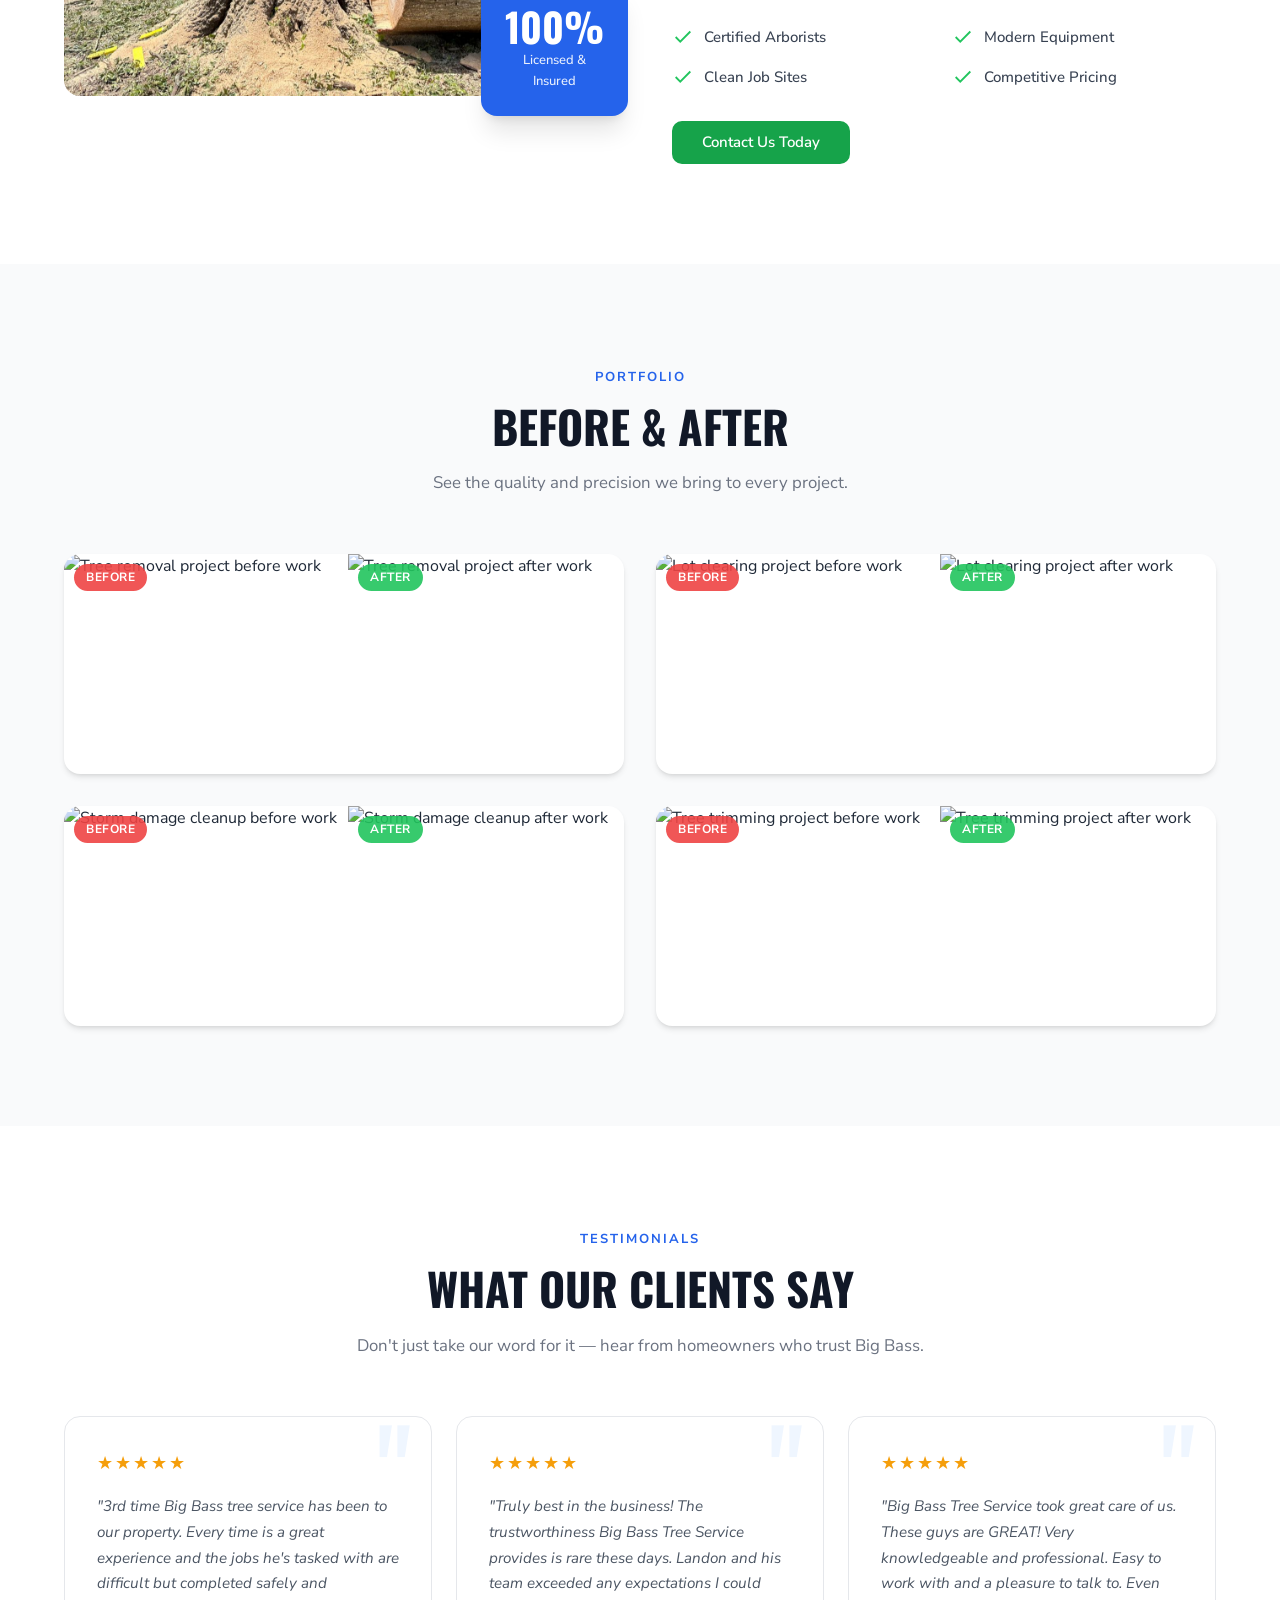
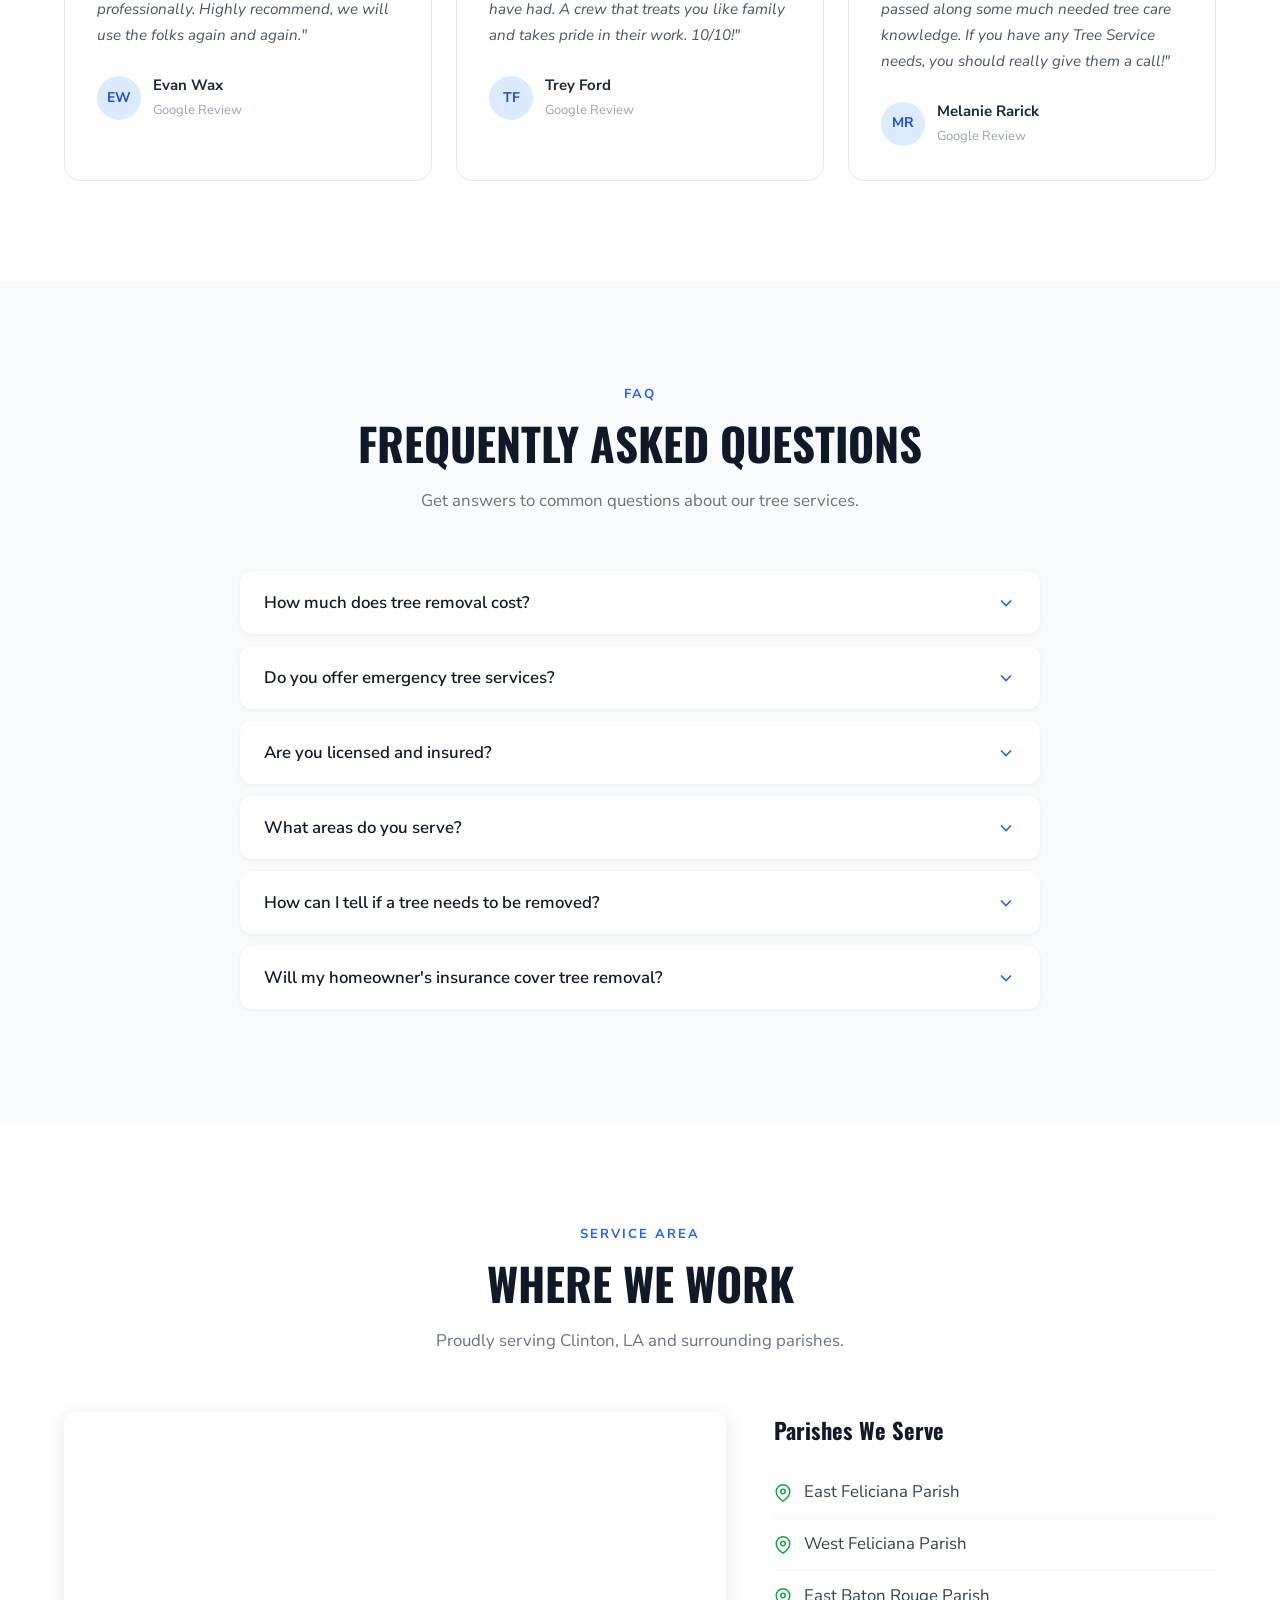
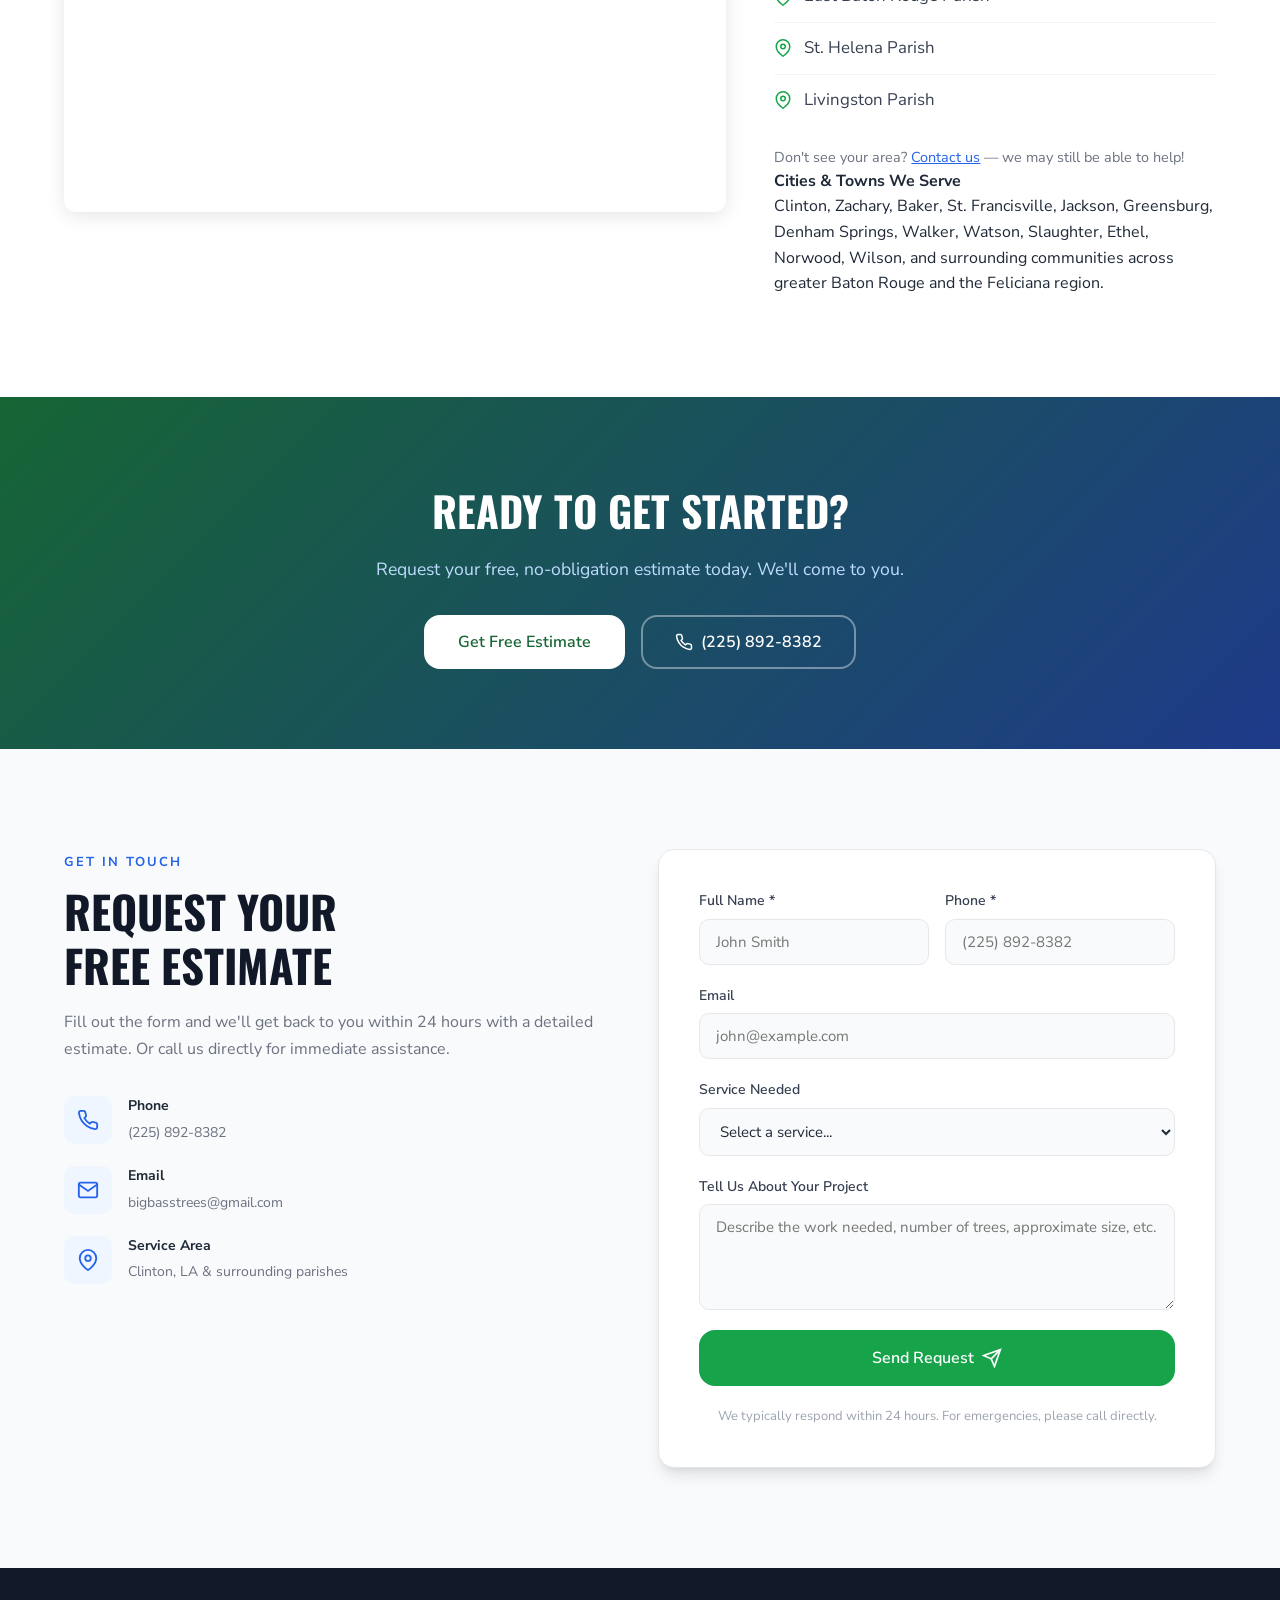
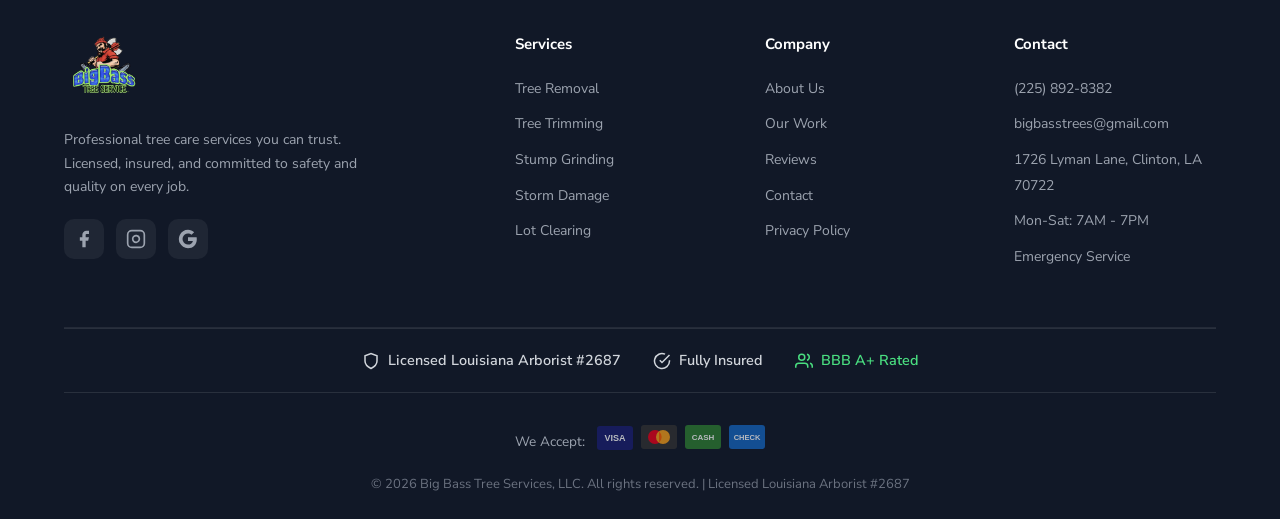
==== commit 37fa145b: "Replace service icons with a cohesive custom SVG set" ====
--- a/Website/index.html
+++ b/Website/index.html
@@ -9,14 +9,14 @@
   <meta name="geo.placename" content="Clinton, Louisiana">
   <meta name="geo.position" content="30.8638;-91.0154">
   <meta name="ICBM" content="30.8638, -91.0154">
-  <link rel="canonical" href="https://www.bigbasstreeservice.com/">
+  <link rel="canonical" href="https://www.bigbasstrees.com/">
 
   <!-- Open Graph -->
   <meta property="og:type" content="website">
   <meta property="og:title" content="Big Bass Tree Services | Professional Tree Care in Clinton, LA">
   <meta property="og:description" content="Expert tree removal, trimming, stump grinding, and emergency storm services. Licensed, insured, and serving Clinton, LA and surrounding parishes.">
-  <meta property="og:image" content="https://www.bigbasstreeservice.com/images/logo.png">
-  <meta property="og:url" content="https://www.bigbasstreeservice.com/">
+  <meta property="og:image" content="https://www.bigbasstrees.com/images/logo.png">
+  <meta property="og:url" content="https://www.bigbasstrees.com/">
   <meta property="og:locale" content="en_US">
   <meta property="og:site_name" content="Big Bass Tree Services">
 
@@ -24,7 +24,7 @@
   <meta name="twitter:card" content="summary_large_image">
   <meta name="twitter:title" content="Big Bass Tree Services | Professional Tree Care">
   <meta name="twitter:description" content="Expert tree removal, trimming, stump grinding, and emergency storm services. Licensed &amp; insured.">
-  <meta name="twitter:image" content="https://www.bigbasstreeservice.com/images/logo.png">
+  <meta name="twitter:image" content="https://www.bigbasstrees.com/images/logo.png">
 
   <link rel="icon" type="image/x-icon" href="images/favicon.ico">
   <link rel="preconnect" href="https://fonts.googleapis.com">
@@ -39,9 +39,9 @@
     "@context": "https://schema.org",
     "@type": "TreeService",
     "name": "Big Bass Tree Services, LLC",
-    "image": "https://www.bigbasstreeservice.com/images/logo.png",
-    "logo": "https://www.bigbasstreeservice.com/images/logo.png",
-    "url": "https://www.bigbasstreeservice.com",
+    "image": "https://www.bigbasstrees.com/images/logo.png",
+    "logo": "https://www.bigbasstrees.com/images/logo.png",
+    "url": "https://www.bigbasstrees.com",
     "telephone": "+1-225-892-8382",
     "email": "bigbasstrees@gmail.com",
     "address": {
@@ -163,10 +163,10 @@
     "@context": "https://schema.org",
     "@type": "BreadcrumbList",
     "itemListElement": [
-      { "@type": "ListItem", "position": 1, "name": "Home", "item": "https://www.bigbasstreeservice.com/" },
-      { "@type": "ListItem", "position": 2, "name": "Services", "item": "https://www.bigbasstreeservice.com/#services" },
-      { "@type": "ListItem", "position": 3, "name": "About", "item": "https://www.bigbasstreeservice.com/#about" },
-      { "@type": "ListItem", "position": 4, "name": "Contact", "item": "https://www.bigbasstreeservice.com/#contact" }
+      { "@type": "ListItem", "position": 1, "name": "Home", "item": "https://www.bigbasstrees.com/" },
+      { "@type": "ListItem", "position": 2, "name": "Services", "item": "https://www.bigbasstrees.com/#services" },
+      { "@type": "ListItem", "position": 3, "name": "About", "item": "https://www.bigbasstrees.com/#about" },
+      { "@type": "ListItem", "position": 4, "name": "Contact", "item": "https://www.bigbasstrees.com/#contact" }
     ]
   }
   </script>
@@ -302,8 +302,7 @@
       <div class="services-grid">
         <div class="service-card" data-animate="fade-up" data-delay="0">
           <div class="service-icon">
-            <!-- Tree with X = removal -->
-            <svg width="32" height="32" viewBox="0 0 24 24" fill="none" stroke="currentColor" stroke-width="1.5"><path d="M12 22V8"/><path d="M5 12l7-10 7 10h-4l4 6H5l4-6H5z"/><line x1="17" y1="3" x2="21" y2="7" stroke-width="2"/><line x1="21" y1="3" x2="17" y2="7" stroke-width="2"/></svg>
+            <img src="images/services/tree-removal.svg" width="60" height="60" alt="" aria-hidden="true">
           </div>
           <h3 class="service-title">Tree Removal</h3>
           <p class="service-desc">Safe, efficient removal of hazardous, dead, or unwanted trees from your property with minimal disruption.</p>
@@ -312,8 +311,7 @@
 
         <div class="service-card" data-animate="fade-up" data-delay="100">
           <div class="service-icon">
-            <!-- Scissors / pruning shears -->
-            <svg width="32" height="32" viewBox="0 0 24 24" fill="none" stroke="currentColor" stroke-width="1.5"><circle cx="6" cy="6" r="3"/><circle cx="6" cy="18" r="3"/><line x1="20" y1="4" x2="8.12" y2="15.88"/><line x1="14.47" y1="14.48" x2="20" y2="20"/><line x1="8.12" y1="8.12" x2="12" y2="12"/></svg>
+            <img src="images/services/tree-trimming.svg" width="60" height="60" alt="" aria-hidden="true">
           </div>
           <h3 class="service-title">Tree Trimming</h3>
           <p class="service-desc">Expert pruning and trimming to promote healthy growth, improve appearance, and prevent storm damage.</p>
@@ -322,8 +320,7 @@
 
         <div class="service-card" data-animate="fade-up" data-delay="200">
           <div class="service-icon">
-            <!-- Stump with tree rings and saw blade -->
-            <svg width="32" height="32" viewBox="0 0 24 24" fill="none" stroke="currentColor" stroke-width="1.5"><path d="M6 14c0-3.3 2.7-6 6-6s6 2.7 6 6"/><ellipse cx="12" cy="14" rx="6" ry="2.5"/><ellipse cx="12" cy="14" rx="4" ry="1.7" stroke-dasharray="2 1.5"/><ellipse cx="12" cy="14" rx="2" ry="1"/><path d="M6 14v4c0 1.4 2.7 2.5 6 2.5s6-1.1 6-2.5v-4"/><path d="M7 19l-2 2M17 19l2 2M12 16.5v4"/><circle cx="20" cy="7" r="3" stroke-dasharray="1.5 1"/><path d="M20 4v1M20 9v1M23 7h-1M18 7h-1M22.1 4.9l-.7.7M18.6 8.4l-.7.7M22.1 9.1l-.7-.7M18.6 5.6l-.7-.7"/></svg>
+            <img src="images/services/stump-grinding.svg" width="60" height="60" alt="" aria-hidden="true">
           </div>
           <h3 class="service-title">Stump Grinding</h3>
           <p class="service-desc">Complete stump removal and grinding to reclaim your yard space and eliminate tripping hazards.</p>
@@ -332,8 +329,7 @@
 
         <div class="service-card" data-animate="fade-up" data-delay="300">
           <div class="service-icon">
-            <!-- Lightning bolt = storm -->
-            <svg width="32" height="32" viewBox="0 0 24 24" fill="none" stroke="currentColor" stroke-width="1.5"><path d="M19 16.9A5 5 0 0 0 18 7h-1.26a8 8 0 1 0-11.62 9"/><polyline points="13 11 9 17 15 17 11 23"/></svg>
+            <img src="images/services/storm-damage.svg" width="60" height="60" alt="" aria-hidden="true">
           </div>
           <h3 class="service-title">Storm Damage</h3>
           <p class="service-desc">Rapid emergency response for storm-damaged trees threatening your home or property.</p>
@@ -342,8 +338,7 @@
 
         <div class="service-card" data-animate="fade-up" data-delay="400">
           <div class="service-icon">
-            <!-- Trees with clearing lines -->
-            <svg width="32" height="32" viewBox="0 0 24 24" fill="none" stroke="currentColor" stroke-width="1.5"><path d="M5 22v-6"/><path d="M2 16l3-4 3 4H2z"/><path d="M2.5 12.5L5 9l2.5 3.5"/><path d="M19 22v-6"/><path d="M16 16l3-4 3 4h-6z"/><path d="M16.5 12.5L19 9l2.5 3.5"/><path d="M12 22v-9"/><path d="M8 13l4-6 4 6H8z"/><path d="M9 9l3-4 3 4"/><line x1="1" y1="22" x2="23" y2="22"/><line x1="1" y1="3" x2="8" y2="10" stroke-width="2" stroke="currentColor" opacity="0.5"/><line x1="8" y1="3" x2="1" y2="10" stroke-width="2" stroke="currentColor" opacity="0.5"/></svg>
+            <img src="images/services/lot-clearing.svg" width="60" height="60" alt="" aria-hidden="true">
           </div>
           <h3 class="service-title">Lot Clearing</h3>
           <p class="service-desc">Full land and lot clearing services for construction sites, new developments, and property improvements.</p>
@@ -352,8 +347,7 @@
 
         <div class="service-card" data-animate="fade-up" data-delay="500">
           <div class="service-icon">
-            <!-- Clipboard / estimate -->
-            <svg width="32" height="32" viewBox="0 0 24 24" fill="none" stroke="currentColor" stroke-width="1.5"><path d="M16 4h2a2 2 0 0 1 2 2v14a2 2 0 0 1-2 2H6a2 2 0 0 1-2-2V6a2 2 0 0 1 2-2h2"/><rect x="8" y="2" width="8" height="4" rx="1" ry="1"/><path d="M9 14l2 2 4-4"/></svg>
+            <img src="images/services/free-estimates.svg" width="60" height="60" alt="" aria-hidden="true">
           </div>
           <h3 class="service-title">Free Estimates</h3>
           <p class="service-desc">No-obligation consultations and detailed written estimates for any tree service project, big or small.</p>
--- a/Website/css/styles.css
+++ b/Website/css/styles.css
@@ -655,23 +655,36 @@
   transform: scaleX(1);
 }
 
-.service-icon {
-  width: 56px;
-  height: 56px;
-  border-radius: var(--radius-md);
-  background: var(--green-50);
+.service-icon {
+  width: 80px;
+  height: 80px;
+  border-radius: 22px;
+  background: linear-gradient(145deg, #f5f9ff, #edf9f1);
+  border: 1px solid #dfe9f4;
+  box-shadow: inset 0 1px 0 #fff, 0 5px 12px rgba(23, 61, 115, 0.05);
   display: flex;
   align-items: center;
   justify-content: center;
   margin-bottom: 20px;
-  color: var(--green-600);
-  transition: all var(--transition);
-}
-
-.service-card:hover .service-icon {
-  background: var(--green-600);
-  color: var(--white);
-}
+  transition: transform var(--transition), box-shadow var(--transition), border-color var(--transition);
+}
+
+.service-icon img {
+  width: 60px;
+  height: 60px;
+  display: block;
+}
+
+.service-card:hover .service-icon {
+  transform: translateY(-2px) rotate(-3deg);
+  border-color: #b8d0f2;
+  box-shadow: inset 0 1px 0 #fff, 0 8px 18px rgba(23, 61, 115, 0.10);
+}
+
+@media (prefers-reduced-motion: reduce) {
+  .service-icon { transition: none; }
+  .service-card:hover .service-icon { transform: none; }
+}
 
 .service-title {
   font-size: 1.15rem;
